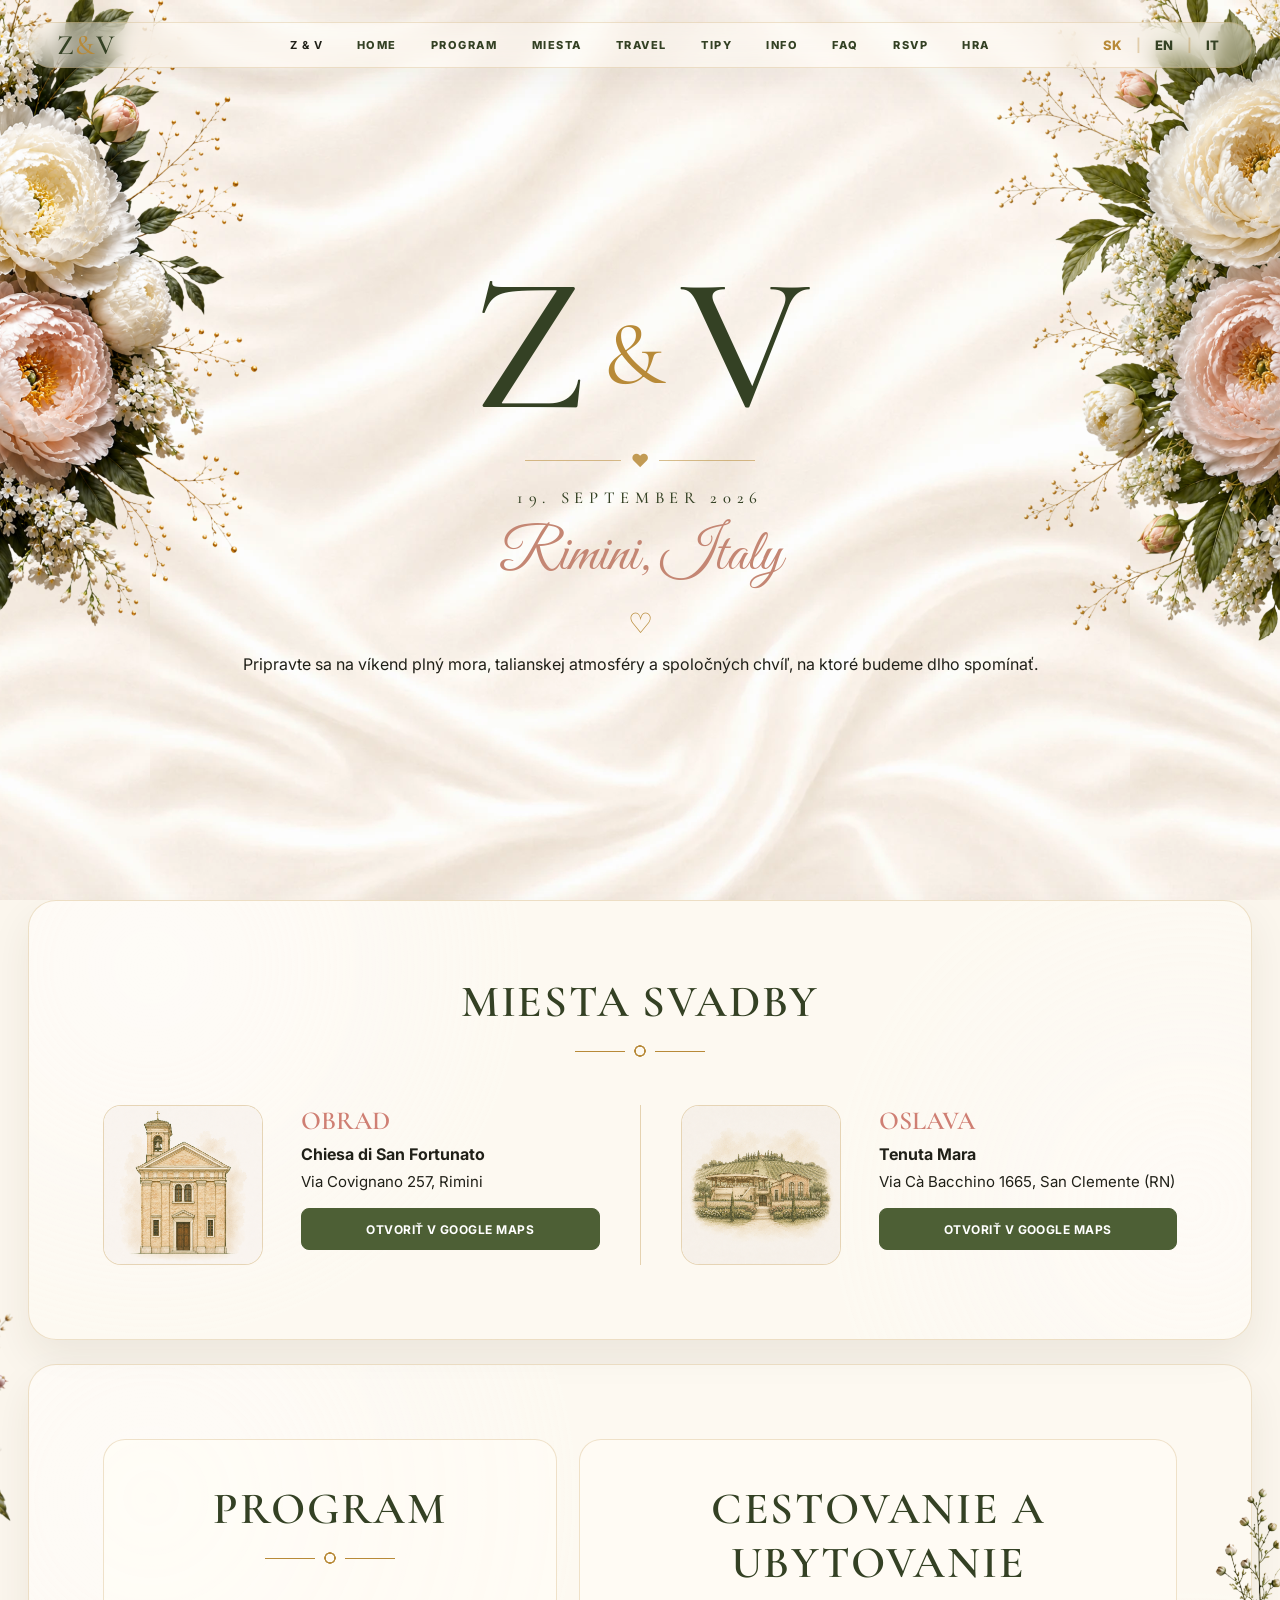
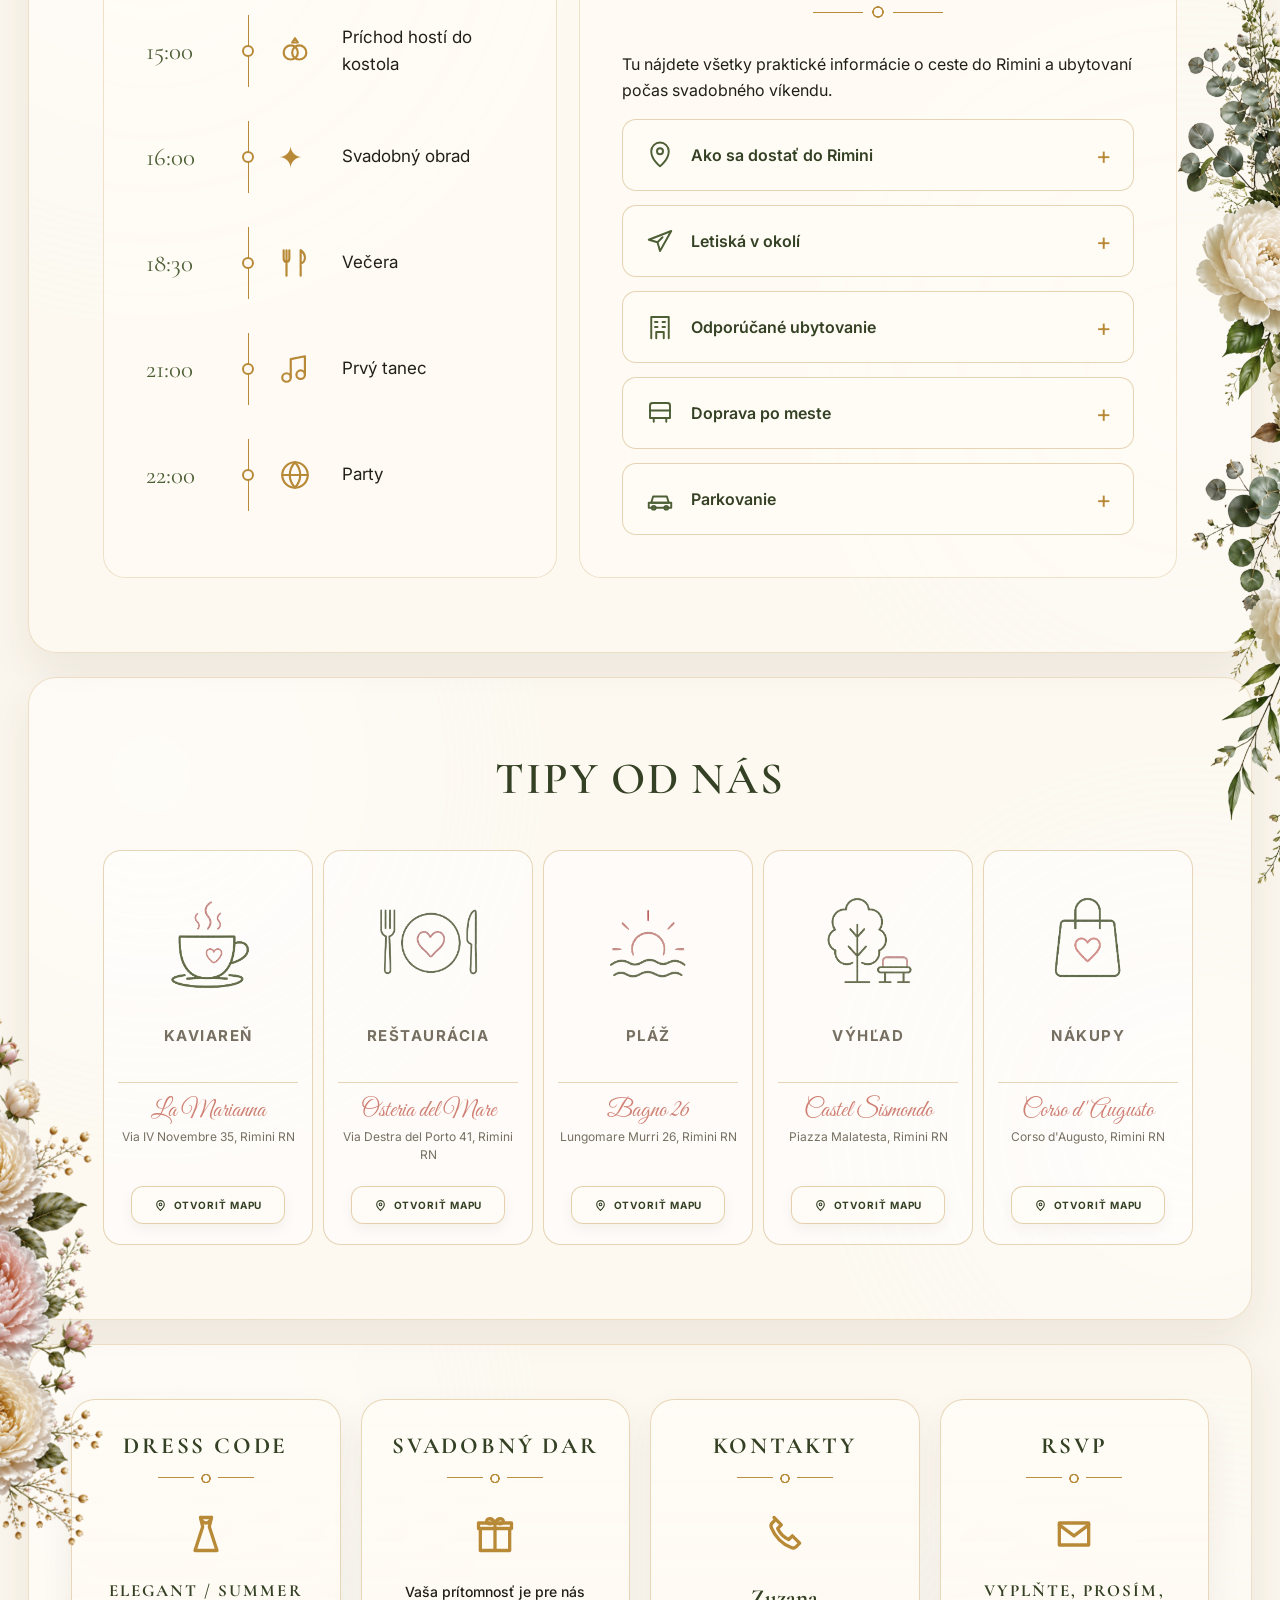
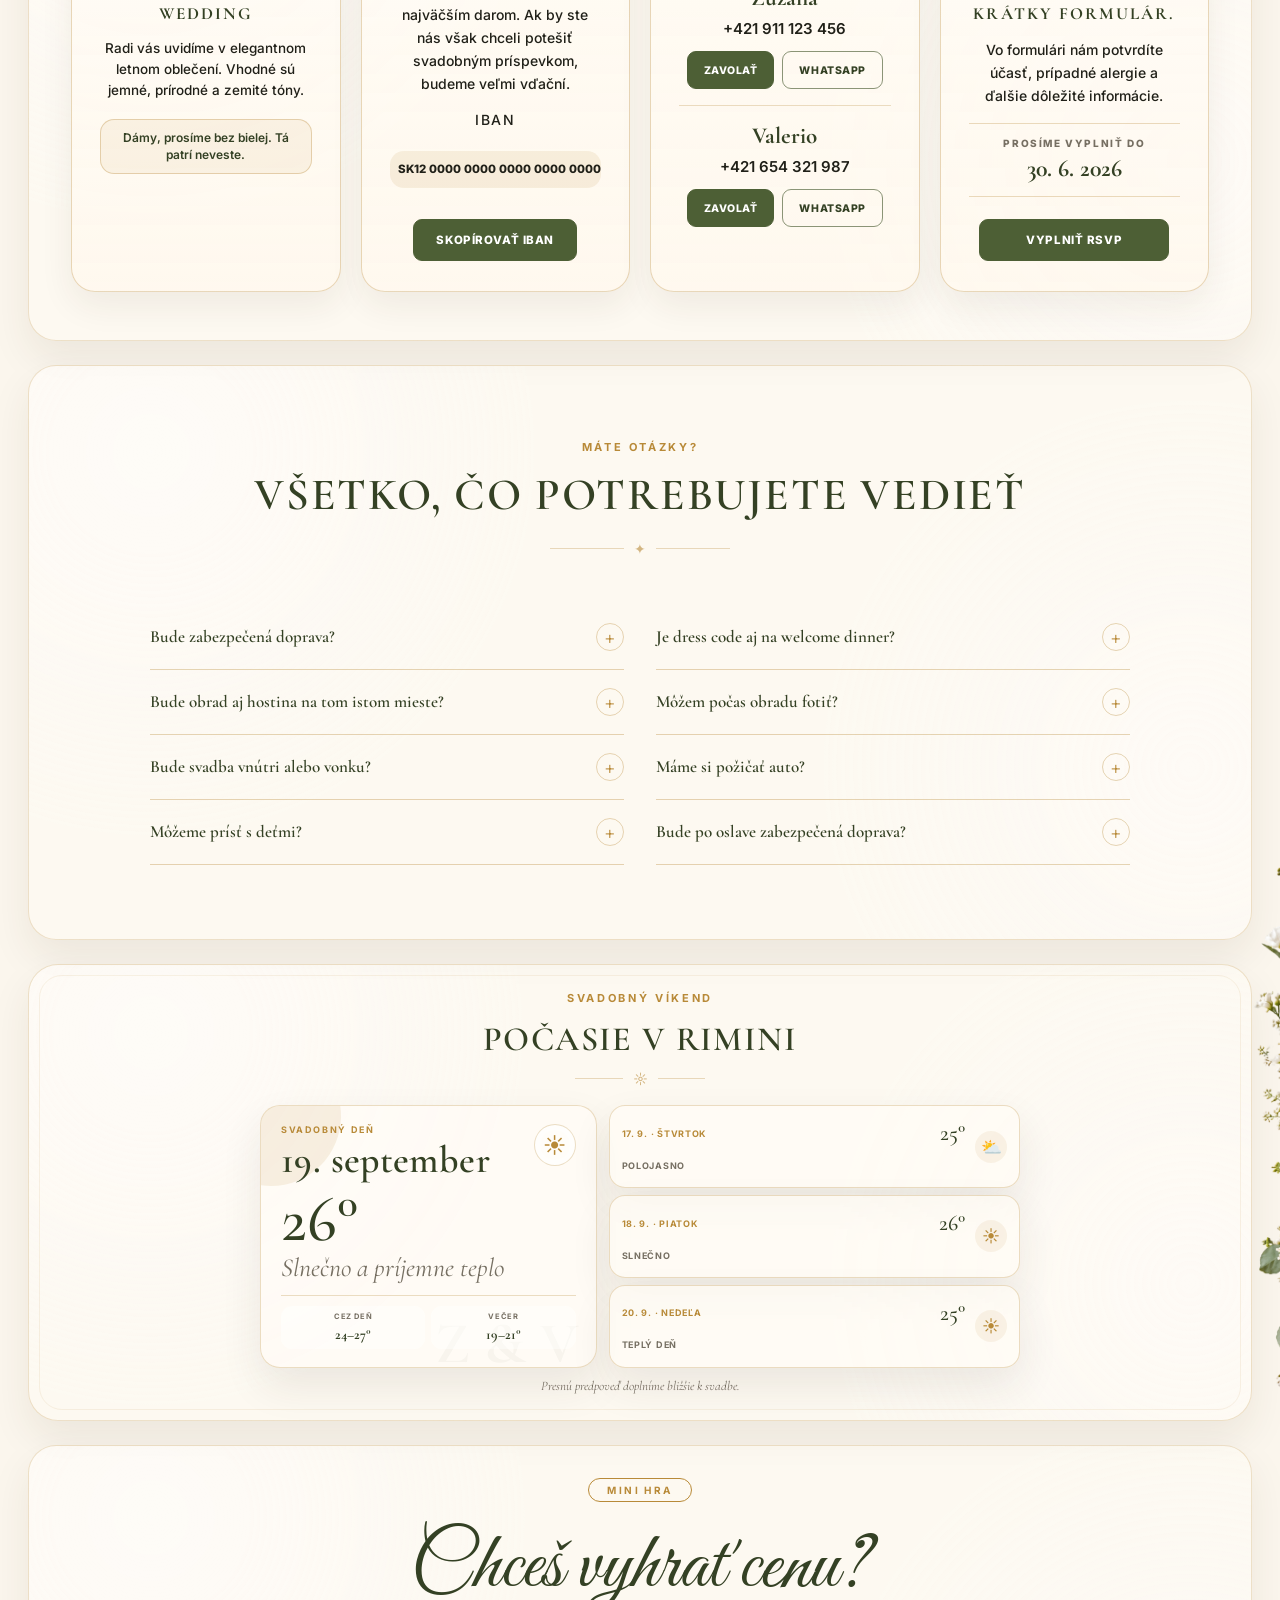
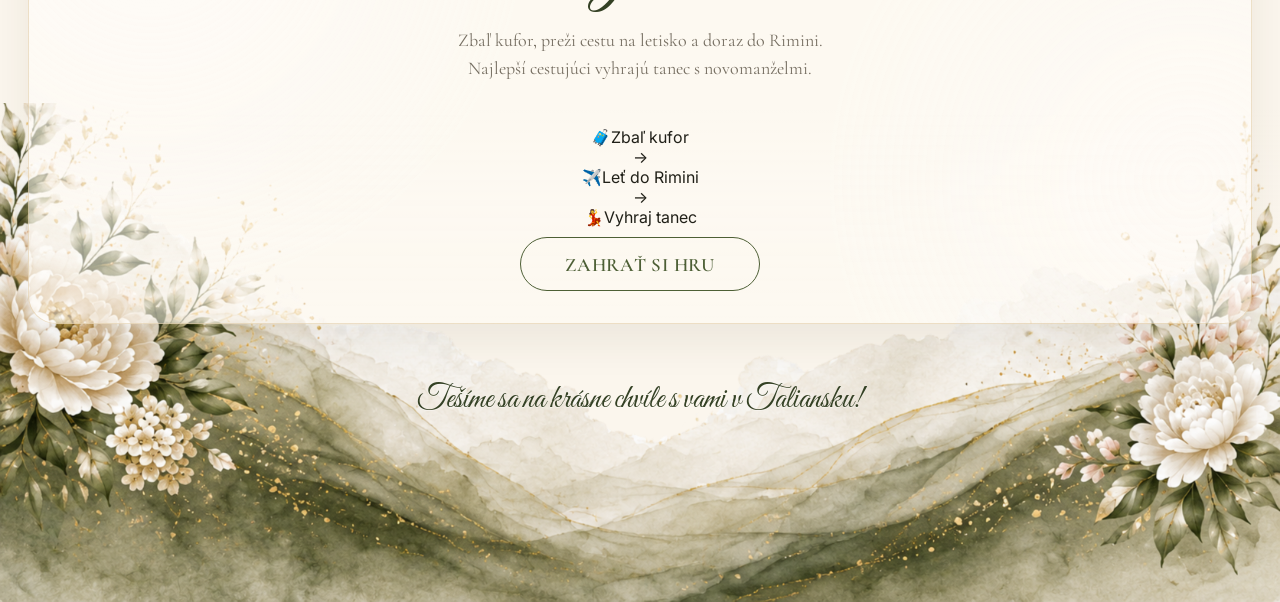
==== index.html @ 57957895 "update:" ====
<!DOCTYPE html>
<html lang="sk">
<head>
  <meta charset="UTF-8" />
  <meta name="viewport" content="width=device-width, initial-scale=1.0" />
  <title>Zuzka & Valerio | Wedding</title>

  <link rel="preconnect" href="https://fonts.googleapis.com">
  <link rel="preconnect" href="https://fonts.gstatic.com" crossorigin>
  <link href="https://fonts.googleapis.com/css2?family=Cormorant+Garamond:ital,wght@0,300;0,400;0,500;0,600;0,700;1,300;1,400&family=Great+Vibes&family=Inter:wght@400;500;600&display=swap" rel="stylesheet">

  <link rel="stylesheet" href="style.css" />
</head>

<body>
  <div class="page-background">
    <div class="background-art" aria-hidden="true"></div>
    <img class="top-flower top-flower-left" src="floral-top-left.png" alt="" aria-hidden="true">
    <img class="top-flower top-flower-right" src="floral-top-right.png" alt="" aria-hidden="true">
    <div class="side-floral-layer" aria-hidden="true"></div>
    <div class="bottom-landscape" aria-hidden="true"></div>

  <!-- SVG piktogramy -->
  <svg class="svg-sprite" aria-hidden="true">
    <symbol id="icon-calendar" viewBox="0 0 24 24">
      <path d="M7 3v3M17 3v3M4.5 9h15M6 5h12a2 2 0 0 1 2 2v12a2 2 0 0 1-2 2H6a2 2 0 0 1-2-2V7a2 2 0 0 1 2-2Z"/>
      <path d="M8 13h.01M12 13h.01M16 13h.01M8 17h.01M12 17h.01M16 17h.01"/>
    </symbol>
    <symbol id="icon-pin" viewBox="0 0 24 24">
      <path d="M12 21s7-5.2 7-12a7 7 0 1 0-14 0c0 6.8 7 12 7 12Z"/>
      <circle cx="12" cy="9" r="2.4"/>
    </symbol>
    <symbol id="icon-dress" viewBox="0 0 24 24">
      <path d="M9 3h6l-1.2 5L18 21H6l4.2-13L9 3Z"/>
      <path d="M9 3c.7 2 1.7 3 3 3s2.3-1 3-3"/>
    </symbol>
    <symbol id="icon-envelope" viewBox="0 0 24 24">
      <path d="M4 6h16v12H4z"/>
      <path d="m4 7 8 6 8-6"/>
    </symbol>
    <symbol id="icon-rings" viewBox="0 0 24 24">
      <circle cx="9" cy="13" r="5"/>
      <circle cx="15" cy="13" r="5"/>
      <path d="M10 6h4l-2-3-2 3Z"/>
    </symbol>
    <symbol id="icon-camera" viewBox="0 0 24 24">
      <path d="M4 8h4l1.5-2h5L16 8h4v11H4z"/>
      <circle cx="12" cy="13.5" r="3.2"/>
    </symbol>
    <symbol id="icon-dinner" viewBox="0 0 24 24">
      <path d="M6 3v18M4 3v6c0 1.4 1 2.4 2 2.4S8 10.4 8 9V3M16 3v18M16 3c2 1.5 3 3.3 3 5.2 0 2.3-1.3 4-3 4"/>
    </symbol>
    <symbol id="icon-music" viewBox="0 0 24 24">
      <path d="M9 18V5l10-2v13"/>
      <circle cx="6" cy="18" r="3"/>
      <circle cx="16" cy="16" r="3"/>
    </symbol>
    <symbol id="icon-cake" viewBox="0 0 24 24">
      <path d="M8 8h8v4H8zM6 12h12v4H6zM4 16h16v5H4z"/>
      <path d="M12 5v3M12 3c1 1 1 1.7 0 2.5-1-.8-1-1.5 0-2.5Z"/>
    </symbol>
    <symbol id="icon-party" viewBox="0 0 24 24">
      <circle cx="12" cy="12" r="9"/>
      <path d="M3 12h18M12 3c2.5 2.8 3.7 5.8 3.7 9S14.5 18.2 12 21M12 3c-2.5 2.8-3.7 5.8-3.7 9s1.2 6.2 3.7 9"/>
    </symbol>
    <symbol id="icon-plane" viewBox="0 0 24 24">
      <path d="M21 4 3 11l7 2 2 7 9-16Z"/>
      <path d="m10 13 4-4"/>
    </symbol>
    <symbol id="icon-hotel" viewBox="0 0 24 24">
      <path d="M5 21V4h14v17M8 8h2M14 8h2M8 12h2M14 12h2M9 21v-5h6v5"/>
    </symbol>
    <symbol id="icon-bus" viewBox="0 0 24 24">
      <path d="M6 4h12a2 2 0 0 1 2 2v10H4V6a2 2 0 0 1 2-2Z"/>
      <path d="M4 10h16M7 19h.01M17 19h.01M7 16v3M17 16v3"/>
    </symbol>
    <symbol id="icon-car" viewBox="0 0 24 24">
      <path d="M5 15h14l-1.5-5h-11L5 15Z"/>
      <path d="M3 15h18v4H3z"/>
      <circle cx="7" cy="19" r="1.5"/>
      <circle cx="17" cy="19" r="1.5"/>
    </symbol>
    <symbol id="icon-coffee" viewBox="0 0 24 24">
      <path d="M5 8h11v5a5 5 0 0 1-5 5H10a5 5 0 0 1-5-5V8Z"/>
      <path d="M16 10h2.2a2.2 2.2 0 1 1 0 4.4H16M5 20h13M8 5c0-1 1-1.2 1-2M12 5c0-1 1-1.2 1-2"/>
    </symbol>
    <symbol id="icon-beach" viewBox="0 0 24 24">
      <path d="M3 17c2-1.3 4-1.3 6 0s4 1.3 6 0 4-1.3 6 0"/>
      <path d="M5 13c2.5-4 7-5.5 12-3"/>
      <path d="M11 10 9 21M11 10c1.5 1.2 2.5 2.7 3 4"/>
    </symbol>
    <symbol id="icon-bag" viewBox="0 0 24 24">
      <path d="M6 8h12l1 13H5L6 8Z"/>
      <path d="M9 8a3 3 0 0 1 6 0"/>
      <path d="M12 13c1.5-2 4-.5 2.2 1.5L12 17l-2.2-2.5C8 12.5 10.5 11 12 13Z"/>
    </symbol>
    <symbol id="icon-gift" viewBox="0 0 24 24">
      <path d="M4 9h16v12H4zM3 6h18v3H3zM12 6v15"/>
      <path d="M12 6c-2-4-6-2-4 0 1 1 3 0 4 0Zm0 0c2-4 6-2 4 0-1 1-3 0-4 0Z"/>
    </symbol>
    <symbol id="icon-phone" viewBox="0 0 24 24">
      <path d="M7 4 5 6c-.7.7-.8 1.7-.4 2.6 2 4.8 6 8.8 10.8 10.8.9.4 1.9.3 2.6-.4l2-2-4-4-2 2c-2.6-1.2-4.8-3.4-6-6l2-2-4-4Z"/>
    </symbol>
  </svg>

  <!-- ============ HEADER ============ -->
  <header class="site-header">
    <a href="#home" class="logo">Z<span>&</span>V</a>

    <nav class="nav" id="nav">
      <div class="mobile-menu-logo" aria-hidden="true">Z <span>&amp;</span> V</div>
      <a href="#home" data-i18n="nav_home">Home</a>
      <a href="#program" data-i18n="nav_program">Program</a>
      <a href="#miesta" data-i18n="nav_places">Miesta</a>
      <a href="#travel" data-i18n="nav_travel">Travel</a>
      <a href="#tipy" data-i18n="nav_tips">Tipy</a>
      <a href="#info" data-i18n="nav_info">Info</a>
      <a href="#faq">FAQ</a>
      <a href="#rsvp">RSVP</a>
      <a href="#hra" data-i18n="nav_game">Hra</a>
      <div class="langs langs-mobile">
        <button data-lang="sk">SK</button><span>|</span>
        <button data-lang="en">EN</button><span>|</span>
        <button data-lang="it">IT</button>
      </div>
    </nav>

    <div class="langs langs-desktop">
      <button data-lang="sk">SK</button><span>|</span>
      <button data-lang="en">EN</button><span>|</span>
      <button data-lang="it">IT</button>
    </div>

    <button class="menu-btn" id="menuBtn" aria-label="Otvoriť menu">
      <span></span><span></span><span></span>
    </button>
  </header>

  <main>
    <!-- ============ 1. HERO ============ -->
    <section class="section hero" id="home">

      <!-- Veľké iniciály -->
      <div class="hero-initials" aria-hidden="true">
        <span class="hi-z">Z</span>
        <span class="hi-amp">&amp;</span>
        <span class="hi-v">V</span>
      </div>

      <!-- Zlatý deliaci prvok -->
      <div class="hero-divider">
        <span class="hd-line"></span>
        <span class="hd-heart">&#9829;</span>
        <span class="hd-line"></span>
      </div>

      <p class="hero-date" data-i18n="hero_date">19. SEPTEMBER 2026</p>
      <p class="hero-place">Rimini, Italy</p>

      <p class="hero-note" data-i18n="hero_note">
        Pripravte sa na víkend plný mora, talianskej atmosféry a spoločných chvíľ, na ktoré budeme dlho spomínať.
      </p>

    </section>

    <!-- ============ 2. MIESTA SVADBY ============ -->
    <section class="section places-section" id="miesta">
      <div class="section-head places-head">
        <h2 data-i18n="sec_places">Miesta svadby</h2>
        <div class="divider"></div>
      </div>

      <div class="places-row">
        <article class="place-card">
          <img class="church-img" src="assets/chiesa-san-fortunato.png" alt="Ilustrácia kostola Chiesa di San Fortunato">
          <div class="place-info">
            <h3 data-i18n="place_ceremony">Obrad</h3>
            <strong>Chiesa di San Fortunato</strong>
            <p>Via Covignano 257, Rimini</p>
            <a class="btn" href="https://www.google.com/maps/search/?api=1&query=Chiesa%20di%20San%20Fortunato%20Via%20Covignano%20257%20Rimini" target="_blank" rel="noopener" data-i18n="btn_maps">Otvoriť v Google Maps</a>
          </div>
        </article>

        <div class="places-divider"></div>

        <article class="place-card">
          <img class="venue-img" src="assets/tenuta-mara-oslava.png" alt="Ilustrácia miesta oslavy Tenuta Mara">
          <div class="place-info">
            <h3 data-i18n="place_party">Oslava</h3>
            <strong>Tenuta Mara</strong>
            <p>Via Cà Bacchino 1665, San Clemente (RN)</p>
            <a class="btn" href="https://www.google.com/maps/search/?api=1&query=Tenuta%20Mara%20Via%20Ca%20Bacchino%201665%20San%20Clemente%20RN" target="_blank" rel="noopener" data-i18n="btn_maps">Otvoriť v Google Maps</a>
          </div>
        </article>
      </div>
    </section>

    <!-- ============ 3. PROGRAM + CESTOVANIE ============ -->
    <section class="section split" id="program">
      <img class="edge-flower edge-flower-program-left" src="assets/side-flower-left-slim.png" alt="" aria-hidden="true">
      <img class="edge-flower edge-flower-program-right" src="assets/side-flower-right.png" alt="" aria-hidden="true">

      <div class="panel timeline-panel">
        <h2 data-i18n="sec_program">Program</h2>
        <div class="divider"></div>

        <div class="timeline">
          <div class="time">15:00</div><div class="line-dot"></div><svg><use href="#icon-rings"></use></svg><p data-i18n="prog_arrival">Príchod hostí do kostola</p>
          <div class="time">16:00</div><div class="line-dot"></div><span class="church-mini">✦</span><p data-i18n="prog_ceremony">Svadobný obrad</p>
          <div class="time">18:30</div><div class="line-dot"></div><svg><use href="#icon-dinner"></use></svg><p data-i18n="prog_dinner">Večera</p>
          <div class="time">21:00</div><div class="line-dot"></div><svg><use href="#icon-music"></use></svg><p data-i18n="prog_dance">Prvý tanec</p>
          <div class="time">22:00</div><div class="line-dot"></div><svg><use href="#icon-party"></use></svg><p data-i18n="prog_party">Party</p>
        </div>
      </div>

      <div class="panel travel-panel" id="travel">
        <h2 data-i18n="sec_travel">Cestovanie a ubytovanie</h2>
        <div class="divider"></div>
        <p class="travel-intro" data-i18n="travel_desc">Tu nájdete všetky praktické informácie o ceste do Rimini a ubytovaní počas svadobného víkendu.</p>

        <div class="accordion travel-vertical">
          <details>
            <summary><svg><use href="#icon-pin"></use></svg> <span data-i18n="travel_how">Ako sa dostať do Rimini</span></summary>
            <p data-i18n="travel_how_desc">Sem doplníme odporúčané trasy autom, vlakom alebo autobusom.</p>
          </details>
          <details>
            <summary><svg><use href="#icon-plane"></use></svg> <span data-i18n="travel_airports">Letiská v okolí</span></summary>
            <p data-i18n="travel_airports_desc">Najbližšie možnosti: Rimini, Bologna, Ancona alebo Benátky.</p>
          </details>
          <details>
            <summary><svg><use href="#icon-hotel"></use></svg> <span data-i18n="travel_hotels">Odporúčané ubytovanie</span></summary>
            <p data-i18n="travel_hotels_desc">Sem vložíme hotely alebo apartmány, ktoré sú blízko miesta oslavy.</p>
          </details>
          <details>
            <summary><svg><use href="#icon-bus"></use></svg> <span data-i18n="travel_transport">Doprava po meste</span></summary>
            <p data-i18n="travel_transport_desc">Informácie o MHD, taxíkoch a presunoch medzi obradom a hostinou.</p>
          </details>
          <details>
            <summary><svg><use href="#icon-car"></use></svg> <span data-i18n="travel_parking">Parkovanie</span></summary>
            <p data-i18n="travel_parking_desc">Sem doplníme, kde môžu hostia zaparkovať.</p>
          </details>
        </div>
      </div>
    </section>


    <!-- ============ 4. TIPY ============ -->
    <section class="section tips" id="tipy">
      <img class="edge-flower edge-flower-tips-left" src="assets/side-flower-left-full.png" alt="" aria-hidden="true">
      <img class="tips-mobile-garland" src="assets/tips-mobile-garland.png" alt="" aria-hidden="true">

      <div class="section-head">
        <h2 data-i18n="sec_tips">Tipy od nás</h2>
      </div>

      <div class="tips-grid">
        <article class="tip-card">
          <img class="tip-icon" src="assets/coffe.png" alt="Kaviareň">
          <span data-i18n="tip_cafe">Kaviareň</span>
          <div class="tip-text">
            <h3>La Marianna</h3>
            <p>Via IV Novembre 35, Rimini RN</p>
          </div>
          <a class="tip-btn" href="https://www.google.com/maps/search/?api=1&query=La%20Marianna%20Rimini" target="_blank" rel="noopener">
            <svg viewBox="0 0 24 24" fill="none" stroke="currentColor" stroke-width="1.8" stroke-linecap="round" stroke-linejoin="round"><path d="M12 21s-7-6.5-7-11a7 7 0 0 1 14 0c0 4.5-7 11-7 11z"/><circle cx="12" cy="10" r="2.5"/></svg>
            <span data-i18n="btn_map">Otvoriť mapu</span>
          </a>
        </article>
        <article class="tip-card">
          <img class="tip-icon" src="assets/plate.png" alt="Reštaurácia">
          <span data-i18n="tip_restaurant">Reštaurácia</span>
          <div class="tip-text">
            <h3>Osteria del Mare</h3>
            <p>Via Destra del Porto 41, Rimini RN</p>
          </div>
          <a class="tip-btn" href="https://www.google.com/maps/search/?api=1&query=Osteria%20del%20Mare%20Rimini" target="_blank" rel="noopener">
            <svg viewBox="0 0 24 24" fill="none" stroke="currentColor" stroke-width="1.8" stroke-linecap="round" stroke-linejoin="round"><path d="M12 21s-7-6.5-7-11a7 7 0 0 1 14 0c0 4.5-7 11-7 11z"/><circle cx="12" cy="10" r="2.5"/></svg>
            <span data-i18n="btn_map">Otvoriť mapu</span>
          </a>
        </article>
        <article class="tip-card">
          <img class="tip-icon" src="assets/sun.png" alt="Pláž">
          <span data-i18n="tip_beach">Pláž</span>
          <div class="tip-text">
            <h3>Bagno 26</h3>
            <p>Lungomare Murri 26, Rimini RN</p>
          </div>
          <a class="tip-btn" href="https://www.google.com/maps/search/?api=1&query=Bagno%2026%20Rimini" target="_blank" rel="noopener">
            <svg viewBox="0 0 24 24" fill="none" stroke="currentColor" stroke-width="1.8" stroke-linecap="round" stroke-linejoin="round"><path d="M12 21s-7-6.5-7-11a7 7 0 0 1 14 0c0 4.5-7 11-7 11z"/><circle cx="12" cy="10" r="2.5"/></svg>
            <span data-i18n="btn_map">Otvoriť mapu</span>
          </a>
        </article>
        <article class="tip-card">
          <img class="tip-icon" src="assets/tree.png" alt="Výhľad">
          <span data-i18n="tip_view">Výhľad</span>
          <div class="tip-text">
            <h3>Castel Sismondo</h3>
            <p>Piazza Malatesta, Rimini RN</p>
          </div>
          <a class="tip-btn" href="https://www.google.com/maps/search/?api=1&query=Castel%20Sismondo%20Rimini" target="_blank" rel="noopener">
            <svg viewBox="0 0 24 24" fill="none" stroke="currentColor" stroke-width="1.8" stroke-linecap="round" stroke-linejoin="round"><path d="M12 21s-7-6.5-7-11a7 7 0 0 1 14 0c0 4.5-7 11-7 11z"/><circle cx="12" cy="10" r="2.5"/></svg>
            <span data-i18n="btn_map">Otvoriť mapu</span>
          </a>
        </article>
        <article class="tip-card">
          <img class="tip-icon" src="assets/shopping.png" alt="Nákupy">
          <span data-i18n="tip_shopping">Nákupy</span>
          <div class="tip-text">
            <h3>Corso d'Augusto</h3>
            <p>Corso d'Augusto, Rimini RN</p>
          </div>
          <a class="tip-btn" href="https://www.google.com/maps/search/?api=1&query=Corso%20d%27Augusto%20Rimini" target="_blank" rel="noopener">
            <svg viewBox="0 0 24 24" fill="none" stroke="currentColor" stroke-width="1.8" stroke-linecap="round" stroke-linejoin="round"><path d="M12 21s-7-6.5-7-11a7 7 0 0 1 14 0c0 4.5-7 11-7 11z"/><circle cx="12" cy="10" r="2.5"/></svg>
            <span data-i18n="btn_map">Otvoriť mapu</span>
          </a>
        </article>
      </div>
    </section>

    <!-- ============ 5. INFO BLOKY ============ -->
    <section class="section info-grid info-grid-refined" id="info">
      <article class="panel mini-panel info-card dresscode-panel">
        <h2>Dress Code</h2>
        <div class="divider"></div>
        <div class="info-card-body dresscode-content">
          <svg class="big-icon"><use href="#icon-dress"></use></svg>
          <p class="info-card-label dresscode-label">Elegant / Summer Wedding</p>
          <p class="info-card-text dresscode-desc" lang="sk">Radi vás uvidíme v elegantnom letnom oblečení. Vhodné sú jemné, prírodné a zemité tóny.</p>
          <p class="info-card-text dresscode-desc" lang="en" style="display:none">We would love to see you in elegant summer outfits. Soft, natural and earthy tones are welcome.</p>
          <p class="info-card-text dresscode-desc" lang="it" style="display:none">Vi aspettiamo con abiti estivi eleganti. Sono benvenuti toni delicati, naturali e terrosi.</p>
          <p class="info-card-note dresscode-note" lang="sk">Dámy, prosíme bez bielej. Tá patrí neveste.</p>
          <p class="info-card-note dresscode-note" lang="en" style="display:none">Ladies, please avoid white. This colour belongs to the bride.</p>
          <p class="info-card-note dresscode-note" lang="it" style="display:none">Signore, vi chiediamo di evitare il bianco. Questo colore appartiene alla sposa.</p>
        </div>
      </article>

      <article class="panel mini-panel info-card gift-panel">
        <h2 data-i18n="sec_gift">Svadobný dar</h2>
        <div class="divider"></div>
        <div class="info-card-body">
          <svg class="big-icon"><use href="#icon-gift"></use></svg>
          <p class="info-card-text" data-i18n="gift_text">Vaša prítomnosť je pre nás najväčším darom. Ak by ste nás však chceli potešiť svadobným príspevkom, budeme veľmi vďační.</p>
          <p class="info-card-label iban-label">IBAN</p>
          <div class="iban" id="iban">SK12 0000 0000 0000 0000 0000</div>
          <button class="btn" id="copyIban" data-i18n="btn_copy_iban">Skopírovať IBAN</button>
        </div>
      </article>

      <article class="panel mini-panel info-card contact-panel">
        <h2 data-i18n="sec_contacts">Kontakty</h2>
        <div class="divider"></div>
        <div class="info-card-body contacts-list">
          <svg class="big-icon"><use href="#icon-phone"></use></svg>
          <div class="contact">
            <h3>Zuzana</h3>
            <p>+421 911 123 456</p>
            <div class="contact-actions">
              <a class="btn small-btn" href="tel:+421911123456" data-i18n="btn_call">Zavolať</a>
              <a class="btn ghost small-btn" href="https://wa.me/421911123456" target="_blank" rel="noopener">WhatsApp</a>
            </div>
          </div>
          <div class="contact">
            <h3>Valerio</h3>
            <p>+421 654 321 987</p>
            <div class="contact-actions">
              <a class="btn small-btn" href="tel:+421654321987" data-i18n="btn_call">Zavolať</a>
              <a class="btn ghost small-btn" href="https://wa.me/421654321987" target="_blank" rel="noopener">WhatsApp</a>
            </div>
          </div>
        </div>
      </article>

      <article class="panel mini-panel info-card rsvp-inline-panel" id="rsvp">
        <h2 data-i18n="rsvp_inline_title">RSVP</h2>
        <div class="divider"></div>
        <div class="info-card-body">
          <svg class="big-icon rsvp-inline-icon"><use href="#icon-envelope"></use></svg>
          <p class="info-card-label rsvp-inline-lead" data-i18n="rsvp_inline_lead">Vyplňte nám, prosím, formulár.</p>
          <p class="info-card-text rsvp-inline-desc" data-i18n="rsvp_inline_desc">Vo formulári nám potvrdíte účasť, prípadné alergie a ďalšie dôležité informácie.</p>
          <div class="rsvp-inline-date">
            <span data-i18n="rsvp_inline_until">Prosíme vyplniť do</span>
            <strong>30. 6. 2026</strong>
          </div>
          <a class="rsvp-inline-btn" href="https://forms.gle/your-form-link" target="_blank" rel="noopener">
            <span data-i18n="rsvp_inline_btn">Vyplniť RSVP</span>
          </a>
        </div>
      </article>
    </section>

    <!-- ============ 6. FAQ ============ -->
    <section class="section faq-section" id="faq">
      <div class="faq-inner">
        <div class="faq-header">
          <span class="section-eyebrow">Máte otázky?</span>
          <h2>Všetko, čo potrebujete vedieť</h2>
          <div class="gold-rule"><span>✦</span></div>
        </div>
        <div class="faq-columns">
          <div class="faq-col">
            <details class="faq-item">
              <summary><span class="faq-q">Bude zabezpečená doprava?</span><span class="faq-icon">+</span></summary>
              <p>Informácie o doprave doplníme čoskoro.</p>
            </details>
            <details class="faq-item">
              <summary><span class="faq-q">Bude obrad aj hostina na tom istom mieste?</span><span class="faq-icon">+</span></summary>
              <p>Nie — obrad prebehne v kostole Chiesa di San Fortunato, oslava na Tenuta Mara.</p>
            </details>
            <details class="faq-item">
              <summary><span class="faq-q">Bude svadba vnútri alebo vonku?</span><span class="faq-icon">+</span></summary>
              <p>Obrad prebehne v kostole, oslava je plánovaná vonku v areáli Tenuta Mara.</p>
            </details>
            <details class="faq-item">
              <summary><span class="faq-q">Môžeme prísť s deťmi?</span><span class="faq-icon">+</span></summary>
              <p>Informáciu doplníme podľa finálneho plánu.</p>
            </details>
          </div>
          <div class="faq-col">
            <details class="faq-item">
              <summary><span class="faq-q">Je dress code aj na welcome dinner?</span><span class="faq-icon">+</span></summary>
              <p>Dress code bude upresnený pre každú udalosť zvlášť.</p>
            </details>
            <details class="faq-item">
              <summary><span class="faq-q">Môžem počas obradu fotiť?</span><span class="faq-icon">+</span></summary>
              <p>Prosíme, počas obradu nefotografujte a nechajte túto chvíľu na nášho fotografa.</p>
            </details>
            <details class="faq-item">
              <summary><span class="faq-q">Máme si požičať auto?</span><span class="faq-icon">+</span></summary>
              <p>Odporúčame mať vlastnú dopravu, no detaily doplníme neskôr.</p>
            </details>
            <details class="faq-item">
              <summary><span class="faq-q">Bude po oslave zabezpečená doprava?</span><span class="faq-icon">+</span></summary>
              <p>Informácie o doprave po oslave doplníme čoskoro.</p>
            </details>
          </div>
        </div>
      </div>
    </section>


    <!-- ============ 6b. POČASIE ============ -->
    <section class="section weather-section" id="pocasie">
      <img class="edge-flower edge-flower-weather-right-new" src="assets/weather-flower-right.png" alt="" aria-hidden="true">
      <div class="weather-shell">
        <div class="weather-header">
          <span class="section-eyebrow" data-i18n="weather_eyebrow">Svadobný víkend</span>
          <h2 data-i18n="weather_title">Počasie v Rimini</h2>
          <div class="gold-rule"><span>☼</span></div>
        </div>

        <div class="weather-layout">
          <article class="weather-main-card">
            <div class="weather-main-top">
              <div>
                <span class="weather-small" data-i18n="weather_wedding_day">Svadobný deň</span>
                <h3 data-i18n="weather_date_19_main">19. september</h3>
              </div>
              <div class="weather-sun" aria-hidden="true">☀</div>
            </div>

            <div class="weather-main-temp">26°</div>
            <p class="weather-main-desc" data-i18n="weather_wedding_desc">Slnečno a príjemne teplo</p>

            <div class="weather-details">
              <div>
                <span data-i18n="weather_daytime">Cez deň</span>
                <strong>24–27°</strong>
              </div>
              <div>
                <span data-i18n="weather_evening">Večer</span>
                <strong>19–21°</strong>
              </div>
            </div>
          </article>

          <div class="weather-side-cards">
            <article class="weather-mini-card">
              <span class="weather-date" data-i18n="weather_date_17">17. 9. · štvrtok</span>
              <span class="weather-mini-icon">⛅</span>
              <strong>25°</strong>
              <p data-i18n="weather_cloudy">Polojasno</p>
            </article>

            <article class="weather-mini-card">
              <span class="weather-date" data-i18n="weather_date_18">18. 9. · piatok</span>
              <span class="weather-mini-icon">☀</span>
              <strong>26°</strong>
              <p data-i18n="weather_sunny">Slnečno</p>
            </article>

            <article class="weather-mini-card">
              <span class="weather-date" data-i18n="weather_date_20">20. 9. · nedeľa</span>
              <span class="weather-mini-icon">☀</span>
              <strong>25°</strong>
              <p data-i18n="weather_warm">Teplý deň</p>
            </article>
          </div>
        </div>

        <p class="weather-note" data-i18n="weather_note">Presnú predpoveď doplníme bližšie k svadbe.</p>
      </div>
    </section>

    <!-- ============ 8. HRA ============ -->
    <section class="section game-section" id="hra">
      <div class="game-inner">
        <div class="game-badge">MINI HRA</div>
        <h2 class="game-title">Chceš vyhrať cenu?</h2>
        <p class="game-desc">Zbaľ kufor, preži cestu na letisko a doraz do Rimini.<br>Najlepší cestujúci vyhrajú tanec s novomanželmi.</p>
        <div class="game-cards-row">
          <div class="game-card">🧳<span>Zbaľ kufor</span></div>
          <div class="game-arrow">→</div>
          <div class="game-card">✈️<span>Leť do Rimini</span></div>
          <div class="game-arrow">→</div>
          <div class="game-card">💃<span>Vyhraj tanec</span></div>
        </div>
        <a class="btn game-btn" href="#" target="_blank" rel="noopener">Zahrať si hru</a>
      </div>
    </section>
  </main>

  <footer>
    <span data-i18n="footer_text">Tešíme sa na krásne chvíle s vami v Taliansku!</span>
  </footer>

  <script src="script.js"></script>
  </div>
</body>
</html>
---- style.css ----
:root {
  --bg: #f7f1e8;
  --paper: rgba(255, 252, 246, 0.82);
  --paper-solid: #fffaf2;
  --olive: #4d5f35;
  --olive-dark: #344124;
  --gold: #b88a38;
  --rose: #cf7f73;
  --ink: #202018;
  --muted: #766f62;
  --line: rgba(184, 138, 56, 0.35);
  --shadow: 0 22px 55px rgba(60, 47, 29, 0.12);
  --radius: 28px;
  --max: 1280px;

  --bg-desktop: url("assets/wedding-bg-desktop.png");
  --bg-mobile: url("assets/wedding-bg-mobile.png");
}

* { box-sizing: border-box; }

html { scroll-behavior: smooth; }

body {
  margin: 0;
  color: var(--ink);
  background: #fbf7ef;
  font-family: "Inter", sans-serif;
  overflow-x: hidden;
}

/* =========================================================
   POZADIE STRÁNKY
   ========================================================= */

.page-background {
  position: relative;
  min-height: 100vh;
  overflow: hidden;
  background: #fbf7ef;
}

.background-art {
  position: absolute;
  inset: 0;
  z-index: 0;
  pointer-events: none;
  background-image: var(--bg-desktop);
  background-repeat: no-repeat;
  background-position: top center;
  background-size: cover;
}

.background-art::after {
  content: "";
  position: absolute;
  left: 0; right: 0;
  top: min(100vw * 1.28, 1780px);
  bottom: 0;
  background:
    linear-gradient(180deg, rgba(251,247,239,0) 0%, rgba(251,247,239,0.96) 180px),
    #fbf7ef;
}

.site-header, main, footer {
  position: relative;
  z-index: 2;
}

.svg-sprite {
  position: absolute;
  width: 0; height: 0;
  overflow: hidden;
}

svg {
  width: 34px; height: 34px;
  stroke: currentColor;
  stroke-width: 1.55;
  fill: none;
  stroke-linecap: round;
  stroke-linejoin: round;
}

a { color: inherit; text-decoration: none; }

/* =========================================================
   HEADER / NAV
   ========================================================= */

.site-header {
  position: fixed;
  top: 0;
  left: 0;
  z-index: 50;
  width: 100%;
  transform: none;

  display: flex;
  align-items: center;
  justify-content: center;

  padding: 22px 38px 18px;
  background: rgba(255, 252, 246, 0.86);
  backdrop-filter: blur(8px);

  border-radius: 0;
  box-shadow: 0 1px 12px rgba(60, 47, 29, 0.05);
}

.logo {
  display: none;
}

.logo span {
  color: var(--gold);
  font-weight: 500;
}

.nav {
  flex: 0 1 auto;
  display: flex;
  justify-content: center;
  align-items: center;
  gap: 38px;

  font-size: 11px;
  font-weight: 700;
  text-transform: uppercase;
  letter-spacing: .08em;
}

.nav a {
  position: relative;
  color: var(--olive-dark);
  white-space: nowrap;
}

.nav a::after {
  content: "";
  position: absolute;
  left: 50%;
  bottom: -9px;
  width: 0;
  height: 1px;
  background: var(--gold);
  transform: translateX(-50%);
  transition: .25s ease;
}

.nav a:hover::after,
.nav a.active::after {
  width: 26px;
}

.langs-mobile {
  display: none;
}

.langs-desktop {
  position: absolute;
  right: 38px;
  display: flex;
  gap: 10px;
  align-items: center;
  font-size: 13px;
  font-weight: 700;
  flex-shrink: 0;
}

.langs-desktop button,
.langs-mobile button {
  border: 0;
  background: transparent;
  cursor: pointer;
  font: inherit;
  color: var(--olive-dark);
  padding: 2px 4px;
  transition: color .2s;
}

.langs-desktop button:hover,
.langs-mobile button:hover,
.langs-desktop button.active,
.langs-mobile button.active {
  color: var(--gold);
}

.langs-desktop span,
.langs-mobile span {
  color: rgba(184, 138, 56, 0.35);
}

.menu-btn {
  display: none;
  border: 0;
  background: transparent;
  width: 36px;
  height: 36px;
  padding: 5px;
  cursor: pointer;
  flex-shrink: 0;
}

.menu-btn span {
  display: block;
  height: 2px;
  margin: 6px 0;
  background: var(--olive);
  border-radius: 2px;
  transition: .3s;
}

/* =========================================================
   SEKCIE – spoločné
   ========================================================= */

.section {
  position: relative;
  width: min(100% - 56px, var(--max));
  margin: 0 auto 24px;
  padding: 74px;
  border: 1px solid rgba(184, 138, 56, 0.22);
  border-radius: var(--radius);
  background:
    radial-gradient(circle at 10% 15%, rgba(255,255,255,.42), transparent 32%),
    radial-gradient(circle at 95% 70%, rgba(255,255,255,.35), transparent 30%),
    rgba(255, 252, 246, 0.42);
  box-shadow: var(--shadow);
  overflow: hidden;
}

.section::before, .section::after { display: none; }
.section > * { position: relative; z-index: 2; }
.floral { display: none; }

/* =========================================================
   HERO
   ========================================================= */

.hero {
  width: 100%;
  min-height: 100vh;
  margin: 0 auto;
  padding: 118px 20px 70px;

  text-align: center;

  display: flex;
  flex-direction: column;
  align-items: center;
  justify-content: center;

  background: transparent;
  box-shadow: none;
  border: 0;
  border-radius: 0;
  gap: 0;
  overflow: visible;
}

.hero-monogram {
  display: none;
}

.hero-monogram .amp {
  color: var(--gold);
}

.hero-initials {
  display: flex;
  align-items: center;
  justify-content: center;
  line-height: 1;
  gap: 0;
  margin-top: 10px;
  margin-bottom: 10px;
}

.hi-z,
.hi-v {
  font-family: "Cormorant Garamond", serif;
  font-size: clamp(120px, 15vw, 215px);
  font-weight: 500;
  color: var(--olive-dark);
  line-height: .82;
}

.hi-amp {
  font-family: "Cormorant Garamond", serif;
  font-size: clamp(54px, 7vw, 105px);
  font-weight: 400;
  color: var(--gold);
  line-height: 1;
  align-self: center;
  padding: 0 16px;
  transform: translateY(8px);
}

.hero-divider {
  display: flex;
  align-items: center;
  justify-content: center;
  gap: 10px;
  width: 230px;
  margin: 16px auto 18px;
}

.hd-line {
  flex: 1;
  height: 1px;
  background: var(--gold);
  opacity: .55;
}

.hd-heart {
  font-size: 18px;
  color: var(--gold);
  opacity: .85;
  font-style: normal;
  line-height: 1;
}

.hero-date {
  margin: 0 0 12px;
  font-family: "Cormorant Garamond", serif;
  color: var(--olive-dark);
  text-transform: uppercase;
  letter-spacing: .34em;
  font-size: clamp(13px, 1.3vw, 18px);
  font-weight: 500;
}

.hero-place {
  position: relative;
  font-family: "Great Vibes", cursive;
  font-size: clamp(38px, 4.5vw, 66px);
  font-weight: 400;
  color: #c48673;
  margin: 0;
}

.hero-place::after {
  content: "♡";
  display: block;
  margin-top: 18px;
  font-family: "Cormorant Garamond", serif;
  font-size: 28px;
  line-height: 1;
  color: var(--gold);
}

/* =========================================================
   MONOGRAM (iné sekcie)
   ========================================================= */

.monogram {
  width: 105px; height: 105px;
  margin: 0 auto 24px;
  border: 1px solid var(--line);
  border-radius: 999px;
  display: grid; place-items: center;
  font-family: "Cormorant Garamond", serif;
  font-size: 38px;
  color: var(--olive);
  background: rgba(255,255,255,.44);
  box-shadow: inset 0 0 0 8px rgba(255,255,255,.25);
}

.monogram.small { width: 76px; height: 76px; font-size: 28px; }

h1, h2, h3 {
  font-family: "Cormorant Garamond", serif;
  margin: 0;
  color: var(--olive-dark);
  font-weight: 600;
}

h1 { font-size: clamp(90px,14vw,210px); line-height: .82; letter-spacing: .02em; }

h1 span, .script, .place { color: var(--gold); }

.date {
  margin: 34px 0 8px;
  font-family: "Cormorant Garamond", serif;
  color: var(--olive);
  text-transform: uppercase;
  letter-spacing: .32em;
  font-size: clamp(16px,2vw,24px);
}

.script {
  font-family: "Great Vibes", cursive;
  font-size: clamp(38px,4vw,64px);
}

/* =========================================================
   SPLIT (Program + Miesta)
   ========================================================= */

.split {
  display: grid;
  grid-template-columns: .95fr 1.25fr;
  gap: 22px;
}

.panel {
  position: relative;
  padding: 42px;
  border: 1px solid rgba(184, 138, 56, 0.23);
  border-radius: 22px;
  background: rgba(255, 252, 246, 0.72);
  overflow: hidden;
}

.panel h2, .section-head h2 {
  text-align: center;
  font-size: clamp(28px, 3.5vw, 52px);
  text-transform: uppercase;
  letter-spacing: .04em;
}

.divider {
  width: 130px; height: 20px;
  margin: 12px auto 30px;
  position: relative;
  background: radial-gradient(circle at 50% 50%, transparent 0 4px, var(--gold) 4.5px 5.5px, transparent 6px);
}

.divider::before, .divider::after {
  content: "";
  position: absolute;
  top: 10px;
  width: 50px; height: 1px;
  background: var(--gold);
}

.divider::before { left: 0; }
.divider::after { right: 0; }

/* =========================================================
   TIMELINE
   ========================================================= */

.timeline {
  display: grid;
  grid-template-columns: 72px 24px 46px 1fr;
  gap: 0 18px;
  align-items: center;
}

.timeline > * { min-height: 72px; display: flex; align-items: center; }

.timeline .time {
  font-family: "Cormorant Garamond", serif;
  font-size: 25px;
  color: var(--olive);
}

.line-dot { position: relative; justify-content: center; }

.line-dot::before {
  content: "";
  width: 1px; height: 72px;
  background: var(--gold);
  position: absolute;
  left: 50%; top: 0;
}

.line-dot::after {
  content: "";
  width: 8px; height: 8px;
  border: 2px solid var(--gold);
  background: var(--paper-solid);
  border-radius: 50%;
  z-index: 1;
}

.timeline svg { color: var(--gold); }
.timeline p { font-size: 17px; }
.church-mini { color: var(--gold); font-size: 30px; }

/* =========================================================
   PLACE CARDS — opravené rozloženie
   ========================================================= */

.place-card {
  display: grid;
  grid-template-columns: 170px 1fr;
  gap: 28px;
  align-items: start;
  padding: 0;
  border-bottom: none;
  flex: 1;
}

.places-row {
  display: flex;
  flex-direction: row;
  justify-content: center;
  align-items: flex-start;
  gap: 0;
}

.places-divider {
  width: 1px;
  background: var(--line);
  align-self: stretch;
  margin: 0 40px;
  flex-shrink: 0;
}

.place-info { display: flex; flex-direction: column; gap: 4px; }
.place-info p { margin: 0; color: var(--muted); font-size: 15px; line-height: 1.5; }
.place-info strong { display: block; font-weight: 700; color: var(--ink); margin-bottom: 2px; }

.church-img,
.venue-img {
  width: 160px; height: 160px;
  object-fit: contain;
  border: 1px solid var(--line);
  border-radius: 18px;
  background: rgba(255,255,255,.55);
}

.venue-icon {
  width: 160px; height: 160px;
  border: 1px solid var(--line);
  border-radius: 18px;
  display: grid; place-items: center;
  background: rgba(255,255,255,.55);
}

.venue-icon svg { width: 100px; height: 100px; color: var(--olive); }

.place-card h3 {
  color: var(--rose);
  text-transform: uppercase;
  font-size: 26px;
  margin-bottom: 4px;
}

/* =========================================================
   BUTTONS
   ========================================================= */

.btn {
  display: inline-flex;
  justify-content: center; align-items: center;
  gap: 8px;
  min-height: 42px;
  margin-top: 10px;
  padding: 0 22px;
  border: 1px solid var(--olive);
  border-radius: 8px;
  background: var(--olive);
  color: white;
  font-size: 12px; font-weight: 700;
  text-transform: uppercase;
  letter-spacing: .04em;
  cursor: pointer;
  transition: background .2s, color .2s;
}

.btn:hover { background: var(--olive-dark); border-color: var(--olive-dark); }
.btn.ghost { background: transparent; color: var(--olive); }
.btn.ghost:hover { background: var(--olive); color: white; }

/* =========================================================
   SECTION HEAD
   ========================================================= */

.section-head {
  text-align: center;
  width: min(100%, 720px);
  margin: 0 auto 44px;
}

.section-head p { font-size: 18px; line-height: 1.7; color: var(--muted); }

/* =========================================================
   TRAVEL ACCORDION
   ========================================================= */

.travel .accordion {
  display: grid;
  grid-template-columns: 1fr 1fr;
  gap: 18px;
  width: min(100%, 980px);
  margin: 0 auto;
}

details {
  border: 1px solid var(--line);
  border-radius: 14px;
  background: rgba(255, 252, 246, .8);
}

summary {
  list-style: none;
  cursor: pointer;
  padding: 20px 22px;
  display: flex; align-items: center;
  gap: 16px;
  font-weight: 600;
  color: var(--olive-dark);
}

summary::-webkit-details-marker { display: none; }

summary::after {
  content: "+";
  margin-left: auto;
  color: var(--gold);
  font-size: 24px; font-weight: 400;
}

details[open] summary::after { content: "−"; }

details p {
  padding: 0 22px 20px 66px;
  margin: 0;
  color: var(--muted);
  line-height: 1.6;
}

summary svg { width: 30px; height: 30px; color: var(--olive); }

.travel-vertical details {
  margin-bottom: 14px;
}

.travel-vertical details:last-child {
  margin-bottom: 0;
}

/* =========================================================
   TIPY
   ========================================================= */

.tips-grid {
  display: grid;
  grid-template-columns: repeat(5, 1fr);
  gap: 10px;
}

.tip-card {
  padding: 28px 14px 20px;
  border: 1px solid var(--line);
  border-radius: 18px;
  background: rgba(255,255,255,.48);
  text-align: center;
  display: flex;
  flex-direction: column;
  align-items: center;
}

/* Ikona — veľká, navrchu */
.tip-card .tip-icon,
.tip-card img.tip-icon {
  display: block;
  width: 180px;
  height: 180px;
  object-fit: contain;
  margin: -22px auto 0;
}

/* Kategória — pod obrázkom */
.tip-card span {
  display: block;
  text-transform: uppercase;
  letter-spacing: .1em;
  font-size: 15px;
  font-weight: 700;
  color: var(--muted);
  margin-top: 10px;
  margin-bottom: 18px;
}

/* Text blok — oddelený od labelu */
.tip-text {
  flex: 1;
  display: flex;
  flex-direction: column;
  align-items: center;
  gap: 2px;
  margin-bottom: 10px;
  border-top: 1px solid var(--line);
  padding-top: 14px;
  width: 100%;
}

/* Názov miesta — kurzíva */
.tip-card h3 {
  font-family: "Great Vibes", cursive;
  font-size: 24px;
  font-weight: 400;
  color: var(--rose);
  margin: 0;
  line-height: 1.2;
}

/* Adresa */
.tip-card p {
  font-size: 12px;
  color: var(--muted);
  line-height: 1.5;
  margin: 0;
}

/* Tlačidlo s pinom */
.tip-btn {
  display: inline-flex;
  align-items: center;
  justify-content: center;
  gap: 6px;
  margin-top: auto;
  padding: 0 14px;
  height: 36px;
  border: 1px solid rgba(120,110,95,.35);
  border-radius: 8px;
  background: transparent;
  color: var(--muted);
  font-size: 10px;
  font-weight: 700;
  text-transform: uppercase;
  letter-spacing: .07em;
  text-decoration: none;
  transition: border-color .2s, color .2s;
  white-space: nowrap;
}

.tip-btn svg {
  width: 14px;
  height: 14px;
  flex-shrink: 0;
  stroke: currentColor;
  stroke-width: 1.8;
}

.tip-btn:hover {
  border-color: var(--olive);
  color: var(--olive-dark);
}

.dresscode-panel { text-align: center; }
.dresscode-content { display: flex; flex-direction: column; align-items: center; gap: 14px; }

.dresscode-style-label {
  font-family: "Cormorant Garamond", serif;
  font-size: 19px;
  font-weight: 600;
  color: var(--olive-dark);
  text-transform: uppercase;
  letter-spacing: .1em;
  margin: 0;
}

.dresscode-colors {
  display: flex;
  gap: 8px;
  justify-content: center;
  margin: 4px 0;
}

.color-swatch {
  width: 28px;
  height: 28px;
  border-radius: 50%;
  border: 2px solid rgba(255,255,255,.6);
  box-shadow: 0 1px 4px rgba(0,0,0,.12);
}

.dresscode-label {
  font-family: "Cormorant Garamond", serif;
  font-size: 20px;
  font-weight: 600;
  color: var(--olive-dark);
  text-transform: uppercase;
  letter-spacing: .08em;
  margin: 0;
}
.dresscode-desc {
  font-size: 14px;
  color: var(--muted);
  line-height: 1.6;
  margin: 0;
  max-width: 220px;
}

.dresscode-warning {
  display: flex;
  align-items: flex-start;
  gap: 12px;
  background: rgba(180, 30, 30, .06);
  border: 1px solid rgba(180, 30, 30, .18);
  border-radius: 12px;
  padding: 14px 16px;
  text-align: left;
  width: 100%;
  margin-top: 6px;
}

.dresscode-warning-icon {
  display: flex;
  align-items: center;
  justify-content: center;
  width: 28px;
  height: 28px;
  min-width: 28px;
  border-radius: 50%;
  background: rgba(180, 30, 30, .12);
  color: #a02020;
  font-size: 12px;
  font-weight: 700;
  flex-shrink: 0;
  margin-top: 2px;
}

.dresscode-warning-title {
  font-family: "Cormorant Garamond", serif;
  font-size: 15px;
  font-weight: 700;
  color: #8b1a1a;
  margin: 0 0 2px;
  letter-spacing: .02em;
}

.dresscode-warning-sub {
  font-size: 12px;
  color: #a33030;
  margin: 0;
  opacity: .85;
}

/* =========================================================
   INFO GRID — 4 cols
   ========================================================= */

.info-grid {
  display: grid;
  grid-template-columns: repeat(4, 1fr);
  gap: 18px;
}

.mini-panel { padding: 34px 28px; }
.mini-panel h2 { font-size: 28px; }

.role { display: flex; gap: 18px; margin: 28px 0; align-items: flex-start; }
.role svg, .big-icon { color: var(--gold); }
.gift-panel, .contact-panel { text-align: center; }

.big-icon { width: 62px; height: 62px; margin: 12px auto 18px; }

.iban {
  margin: 12px auto;
  padding: 16px;
  border-radius: 12px;
  background: rgba(184,138,56,.10);
  letter-spacing: .08em;
  font-weight: 600;
}

.contact { padding: 18px 0; border-bottom: 1px solid var(--line); }
.contact:last-child { border-bottom: 0; }
.small-btn { min-height: 36px; padding: 0 14px; font-size: 11px; }

/* RSVP inline panel */
.rsvp-inline-panel {
  text-align: center;
  display: flex;
  flex-direction: column;
  align-items: center;
  background:
    radial-gradient(ellipse at 50% 0%, rgba(184,138,56,.1) 0%, transparent 65%),
    rgba(255,252,246,.72);
}

.rsvp-inline-desc {
  font-family: "Cormorant Garamond", serif;
  font-size: 17px;
  color: var(--muted);
  line-height: 1.6;
  margin: 0 0 16px;
}

.rsvp-inline-deco {
  display: flex;
  align-items: center;
  gap: 10px;
  width: 120px;
  margin: 0 auto 20px;
}

.rsvp-inline-btn {
  display: inline-flex;
  align-items: center;
  justify-content: center;
  gap: 8px;
  width: 100%;
  padding: 14px 20px;
  background: var(--olive);
  color: white;
  border-radius: 50px;
  font-family: "Cormorant Garamond", serif;
  font-size: 18px;
  font-weight: 600;
  letter-spacing: .04em;
  text-decoration: none;
  transition: background .25s, transform .2s, box-shadow .2s;
  box-shadow: 0 6px 22px rgba(77,95,53,.2);
  margin-top: auto;
}

.rsvp-inline-btn:hover {
  background: var(--olive-dark);
  transform: translateY(-2px);
  box-shadow: 0 10px 30px rgba(77,95,53,.28);
}

.panel p, .place-card p { color: var(--ink); line-height: 1.6; }

/* =========================================================
   RSVP + FAQ COMBO
   ========================================================= */

.rsvp-faq {
  margin-top: 56px;
  text-align: left;
  max-width: 820px;
  margin-left: auto;
  margin-right: auto;
}

.rsvp-faq-title {
  font-family: "Cormorant Garamond", serif;
  font-size: clamp(20px, 2.5vw, 28px);
  font-weight: 600;
  color: var(--olive-dark);
  text-align: center;
  margin-bottom: 28px;
  text-transform: uppercase;
  letter-spacing: .06em;
}

/* =========================================================
   GAME SEKCIA — quest grid
   ========================================================= */

.game-section {
  text-align: center;
  padding: 80px 74px;
  background:
    radial-gradient(circle at 10% 15%, rgba(255,255,255,.42), transparent 32%),
    radial-gradient(circle at 95% 70%, rgba(255,255,255,.35), transparent 30%),
    rgba(255, 252, 246, 0.42);
}

.game-inner { max-width: 860px; margin: 0 auto; }

.game-badge {
  display: inline-block;
  padding: 5px 18px;
  border: 1px solid var(--gold);
  border-radius: 50px;
  font-size: 10px;
  font-weight: 700;
  letter-spacing: .24em;
  text-transform: uppercase;
  color: var(--gold);
  margin-bottom: 22px;
}

.game-title {
  font-family: "Great Vibes", cursive;
  font-size: clamp(48px, 7vw, 80px);
  font-weight: 400;
  color: var(--olive-dark);
  margin: 0 0 14px;
  line-height: 1.1;
}

.game-desc {
  font-family: "Cormorant Garamond", serif;
  font-size: clamp(15px, 1.8vw, 18px);
  color: var(--muted);
  line-height: 1.6;
  margin: 0 0 44px;
}

.quest-grid {
  display: grid;
  grid-template-columns: repeat(3, 1fr);
  gap: 16px;
  margin-bottom: 44px;
  text-align: left;
}

.quest-item {
  position: relative;
  padding: 22px 20px 20px;
  border: 1px solid var(--line);
  border-radius: 18px;
  background: rgba(255,255,255,.55);
  display: flex;
  flex-direction: column;
  gap: 8px;
  transition: box-shadow .2s, transform .2s;
}

.quest-item:hover {
  box-shadow: 0 8px 24px rgba(60,47,29,.10);
  transform: translateY(-2px);
}

.quest-number {
  font-family: "Cormorant Garamond", serif;
  font-size: 12px;
  font-weight: 600;
  letter-spacing: .14em;
  color: var(--gold);
  opacity: .8;
}

.quest-emoji {
  font-size: 24px;
  line-height: 1;
}

.quest-item p {
  font-family: "Cormorant Garamond", serif;
  font-size: 16px;
  font-weight: 600;
  color: var(--olive-dark);
  margin: 0;
  line-height: 1.4;
}

.game-btn {
  display: inline-flex;
  align-items: center;
  height: 54px;
  padding: 0 44px;
  background: transparent;
  color: var(--olive);
  border: 1.5px solid var(--olive);
  border-radius: 50px;
  font-family: "Cormorant Garamond", serif;
  font-size: 19px;
  font-weight: 600;
  letter-spacing: .04em;
  cursor: pointer;
  text-decoration: none;
  transition: background .25s, color .2s, transform .2s;
}

.game-btn:hover {
  background: var(--olive);
  color: white;
  transform: translateY(-2px);
}

/* =========================================================
   POČASIE — elegantná svadobná sekcia
   ========================================================= */

.weather-section {
  padding: 52px 54px;
  background:
    radial-gradient(circle at 12% 18%, rgba(255,255,255,.52), transparent 34%),
    radial-gradient(circle at 88% 8%, rgba(207,127,115,.12), transparent 28%),
    radial-gradient(circle at 82% 86%, rgba(184,138,56,.12), transparent 32%),
    rgba(255, 252, 246, 0.48);
}

.weather-shell {
  max-width: 860px;
  margin: 0 auto;
}

.weather-header {
  max-width: 660px;
  margin: 0 auto 28px;
  text-align: center;
}

.weather-header h2 {
  font-size: clamp(30px, 3.6vw, 46px);
  text-transform: uppercase;
  letter-spacing: .04em;
}

.weather-header p {
  margin: 0;
  font-family: "Cormorant Garamond", serif;
  font-size: 17px;
  line-height: 1.55;
  color: var(--muted);
}

.weather-layout {
  display: grid;
  grid-template-columns: minmax(0, 1.08fr) minmax(230px, .92fr);
  gap: 18px;
  align-items: stretch;
}

.weather-main-card,
.weather-mini-card {
  position: relative;
  border: 1px solid rgba(184, 138, 56, 0.28);
  background: rgba(255, 252, 246, 0.74);
  box-shadow: 0 18px 42px rgba(60, 47, 29, 0.09);
  overflow: hidden;
}

.weather-main-card::before {
  content: "";
  position: absolute;
  inset: -80px auto auto -80px;
  width: 210px;
  height: 210px;
  border-radius: 50%;
  background: rgba(184, 138, 56, 0.12);
}

.weather-main-card::after {
  content: "Z & V";
  position: absolute;
  right: 28px;
  bottom: -18px;
  font-family: "Cormorant Garamond", serif;
  font-size: 92px;
  font-weight: 700;
  color: var(--olive-dark);
  opacity: .035;
  white-space: nowrap;
}

.weather-main-card {
  min-height: 315px;
  border-radius: 26px;
  padding: 28px;
  display: flex;
  flex-direction: column;
  justify-content: space-between;
}

.weather-main-card > * {
  position: relative;
  z-index: 1;
}

.weather-main-top {
  display: flex;
  justify-content: space-between;
  align-items: flex-start;
  gap: 20px;
}

.weather-small {
  display: block;
  margin-bottom: 8px;
  font-size: 10px;
  font-weight: 700;
  letter-spacing: .22em;
  text-transform: uppercase;
  color: var(--gold);
}

.weather-main-card h3 {
  font-size: clamp(30px, 4vw, 48px);
  color: var(--olive-dark);
}

.weather-sun {
  width: 64px;
  height: 64px;
  border: 1px solid rgba(184, 138, 56, 0.35);
  border-radius: 50%;
  display: grid;
  place-items: center;
  background: rgba(255,255,255,.42);
  color: var(--gold);
  font-size: 34px;
  line-height: 1;
  box-shadow: inset 0 0 0 7px rgba(255,255,255,.26);
}

.weather-main-temp {
  margin: 16px 0 0;
  font-family: "Cormorant Garamond", serif;
  font-size: clamp(64px, 7vw, 96px);
  line-height: .85;
  color: var(--rose);
  font-weight: 500;
}

.weather-main-desc {
  margin: 6px 0 18px;
  font-family: "Great Vibes", cursive;
  font-size: clamp(28px, 3.2vw, 42px);
  color: var(--olive-dark);
  line-height: 1.05;
}

.weather-details {
  display: grid;
  grid-template-columns: repeat(3, 1fr);
  gap: 10px;
  border-top: 1px solid rgba(184, 138, 56, 0.28);
  padding-top: 18px;
}

.weather-details div {
  min-height: 58px;
  padding: 10px 10px;
  border-radius: 16px;
  background: rgba(255,255,255,.42);
  text-align: center;
}

.weather-details span {
  display: block;
  margin-bottom: 5px;
  font-size: 10px;
  font-weight: 700;
  letter-spacing: .12em;
  text-transform: uppercase;
  color: var(--muted);
}

.weather-details strong {
  font-family: "Cormorant Garamond", serif;
  font-size: 19px;
  color: var(--olive-dark);
}

.weather-side-cards {
  display: grid;
  grid-template-rows: repeat(3, 1fr);
  gap: 10px;
}

.weather-mini-card {
  border-radius: 22px;
  padding: 17px 18px;
  display: grid;
  grid-template-columns: 1fr auto;
  grid-template-areas:
    "date icon"
    "temp icon"
    "text text";
  align-items: center;
  transition: transform .2s, box-shadow .2s, background .2s;
}

.weather-mini-card:hover {
  transform: translateY(-3px);
  background: rgba(255, 252, 246, .9);
  box-shadow: 0 22px 46px rgba(60, 47, 29, 0.12);
}

.weather-date {
  grid-area: date;
  font-size: 11px;
  font-weight: 700;
  letter-spacing: .16em;
  text-transform: uppercase;
  color: var(--gold);
}

.weather-mini-icon {
  grid-area: icon;
  width: 46px;
  height: 46px;
  border-radius: 50%;
  display: grid;
  place-items: center;
  background: rgba(184,138,56,.09);
  color: var(--gold);
  font-size: 24px;
}

.weather-mini-card strong {
  grid-area: temp;
  font-family: "Cormorant Garamond", serif;
  font-size: 32px;
  font-weight: 500;
  color: var(--olive-dark);
  line-height: 1;
  margin-top: 8px;
}

.weather-mini-card p {
  grid-area: text;
  margin: 10px 0 0;
  font-size: 12px;
  font-weight: 700;
  letter-spacing: .1em;
  text-transform: uppercase;
  color: var(--muted);
}

.weather-note {
  margin: 16px auto 0;
  text-align: center;
  font-family: "Cormorant Garamond", serif;
  font-size: 15px;
  font-style: italic;
  color: var(--muted);
}

/* =========================================================
   SHARED EYEBROW
   ========================================================= */

.section-eyebrow {
  display: block;
  font-size: 11px;
  font-weight: 700;
  letter-spacing: .24em;
  text-transform: uppercase;
  color: var(--gold);
  margin-bottom: 14px;
}

.gold-rule {
  display: flex;
  align-items: center;
  justify-content: center;
  gap: 10px;
  margin: 18px auto 36px;
  width: 180px;
  color: var(--gold);
  opacity: .6;
  font-size: 14px;
}

.gold-rule::before,
.gold-rule::after {
  content: "";
  flex: 1;
  height: 1px;
  background: var(--gold);
  opacity: .5;
}

/* =========================================================
   FAQ SEKCIA
   ========================================================= */

.faq-section {
  padding: 74px;
}

.faq-inner { max-width: 980px; margin: 0 auto; }

.faq-header {
  text-align: center;
  margin-bottom: 48px;
}

.faq-header h2 {
  font-size: clamp(28px, 3.5vw, 46px);
  text-transform: uppercase;
  letter-spacing: .04em;
}

.faq-columns {
  display: grid;
  grid-template-columns: 1fr 1fr;
  gap: 12px 32px;
}

.faq-item {
  border: none;
  border-bottom: 1px solid var(--line);
  border-radius: 0;
  background: transparent;
}

.faq-item summary {
  list-style: none;
  display: flex;
  justify-content: space-between;
  align-items: center;
  gap: 12px;
  padding: 18px 0;
  cursor: pointer;
  background: transparent;
}

.faq-item summary::-webkit-details-marker { display: none; }
.faq-item summary::after { display: none; }

.faq-q {
  font-family: "Cormorant Garamond", serif;
  font-size: 17px;
  font-weight: 600;
  color: var(--olive-dark);
  line-height: 1.4;
  flex: 1;
}

.faq-icon {
  flex-shrink: 0;
  width: 28px;
  height: 28px;
  border: 1px solid var(--line);
  border-radius: 50%;
  display: flex;
  align-items: center;
  justify-content: center;
  font-size: 18px;
  font-weight: 300;
  color: var(--gold);
  transition: transform .25s, background .2s;
}

.faq-item[open] .faq-icon {
  transform: rotate(45deg);
  background: var(--gold);
  color: white;
  border-color: var(--gold);
}

.faq-item p {
  padding: 0 40px 18px 0;
  margin: 0;
  font-size: 14px;
  color: var(--muted);
  line-height: 1.7;
}

/* =========================================================
   RSVP SEKCIA
   ========================================================= */

.rsvp-section {
  text-align: center;
  padding: 90px 74px;
  background:
    radial-gradient(ellipse at 50% 0%, rgba(184,138,56,.09) 0%, transparent 60%),
    radial-gradient(circle at 10% 15%, rgba(255,255,255,.42), transparent 32%),
    radial-gradient(circle at 95% 70%, rgba(255,255,255,.35), transparent 30%),
    rgba(255, 252, 246, 0.42);
  position: relative;
  overflow: hidden;
}

.rsvp-section::before {
  content: "Z & V";
  position: absolute;
  font-family: "Cormorant Garamond", serif;
  font-size: 220px;
  font-weight: 700;
  color: var(--olive-dark);
  opacity: .025;
  top: 50%;
  left: 50%;
  transform: translate(-50%, -50%);
  white-space: nowrap;
  pointer-events: none;
  z-index: 0;
}

.rsvp-section > * { position: relative; z-index: 1; }

.rsvp-deco-top {
  font-size: 38px;
  color: var(--gold);
  opacity: .45;
  line-height: 1;
  margin-bottom: 18px;
  display: block;
}

.rsvp-title {
  font-family: "Great Vibes", cursive;
  font-size: clamp(56px, 8vw, 96px);
  font-weight: 400;
  color: var(--olive-dark);
  margin: 0 0 20px;
  line-height: 1.1;
}

.rsvp-desc {
  font-family: "Cormorant Garamond", serif;
  font-size: clamp(18px, 2vw, 22px);
  color: var(--muted);
  line-height: 1.7;
  margin: 0 0 32px;
}

.rsvp-divider {
  display: flex;
  align-items: center;
  justify-content: center;
  gap: 10px;
  width: 200px;
  margin: 0 auto 38px;
}

.rsvp-btn {
  display: inline-flex;
  align-items: center;
  gap: 10px;
  padding: 0 52px;
  height: 58px;
  background: var(--olive);
  color: white;
  border: none;
  border-radius: 50px;
  font-family: "Cormorant Garamond", serif;
  font-size: 20px;
  font-weight: 600;
  letter-spacing: .04em;
  cursor: pointer;
  text-decoration: none;
  transition: background .25s, transform .2s, box-shadow .2s;
  box-shadow: 0 8px 28px rgba(77,95,53,.22);
}

.rsvp-btn:hover {
  background: var(--olive-dark);
  transform: translateY(-2px);
  box-shadow: 0 14px 36px rgba(77,95,53,.28);
}

.rsvp-heart { font-size: 20px; }

/* =========================================================
   GAME STRIP — kompaktná sekcia naspodku
   ========================================================= */

.game-section {
  padding: 32px 42px;
}

.game-strip {
  display: flex;
  align-items: center;
  gap: 28px;
  flex-wrap: wrap;
}

.game-strip-left {
  display: flex;
  flex-direction: column;
  gap: 6px;
  flex-shrink: 0;
  min-width: 160px;
}

.game-strip-desc {
  font-family: "Cormorant Garamond", serif;
  font-size: 14px;
  color: var(--muted);
  margin: 0;
  line-height: 1.5;
}

.game-strip-quests {
  display: flex;
  flex-wrap: wrap;
  gap: 8px;
  flex: 1;
}

.game-chip {
  display: inline-flex;
  align-items: center;
  gap: 5px;
  padding: 6px 12px;
  border: 1px solid var(--line);
  border-radius: 20px;
  background: rgba(255,255,255,.55);
  font-size: 12px;
  color: var(--olive-dark);
  white-space: nowrap;
}

.game-strip-btn {
  display: inline-flex;
  align-items: center;
  padding: 10px 22px;
  border: 1.5px solid var(--olive);
  border-radius: 50px;
  font-family: "Cormorant Garamond", serif;
  font-size: 17px;
  font-weight: 600;
  color: var(--olive);
  text-decoration: none;
  flex-shrink: 0;
  transition: background .2s, color .2s;
}

.game-strip-btn:hover {
  background: var(--olive);
  color: white;
}

/* =========================================================
   FOOTER
   ========================================================= */

footer {
  width: min(100% - 56px, var(--max));
  margin: 0 auto 40px;
  padding: 32px 20px;
  text-align: center;
  font-family: "Great Vibes", cursive;
  font-size: 32px;
  color: var(--olive);
}

/* =========================================================
   RESPONSIVE — TABLET (max 1100px)
   ========================================================= */

@media (max-width: 1100px) {
  .nav { gap: 18px; font-size: 11px; }
  .section { padding: 52px 42px; }
  .info-grid { grid-template-columns: repeat(2, 1fr); }
  .tips-grid { grid-template-columns: repeat(3, 1fr); }
}

/* =========================================================
   RESPONSIVE — MOBIL (max 900px)
   ========================================================= */

@media (max-width: 900px) {
  .background-art {
    background-image: var(--bg-mobile);
    background-size: cover;
    background-position: top center;
  }

  .background-art::after {
    top: min(100vw * 1.62, 1600px);
  }

  .site-header {
    width: 100%;
    border-radius: 0;
    padding: 14px 18px;
    justify-content: flex-end;
    gap: 0;
  }

  .nav {
    display: none;
  }

  .langs-desktop {
    display: none;
  }

  .menu-btn {
    display: block;
    margin-left: auto;
  }

  .nav.open {
    display: flex;
    position: fixed;
    inset: 0;
    z-index: 80;
    flex-direction: column;
    justify-content: center;
    align-items: center;
    gap: 20px;
    background: rgba(255, 252, 246, .97);
    backdrop-filter: blur(16px);
    font-size: 20px;
    padding: 40px 20px;
  }

  .nav.open a {
    color: var(--olive-dark);
    font-size: 18px;
    font-weight: 700;
    letter-spacing: .08em;
    text-transform: uppercase;
    padding: 8px 0;
    width: 200px;
    text-align: center;
    border-bottom: 1px solid rgba(184, 138, 56, .2);
  }

  .langs-mobile {
    display: flex;
    gap: 12px;
    align-items: center;
    font-size: 16px;
    font-weight: 600;
    margin-top: 12px;
    padding-top: 16px;
  }

  .section {
    width: min(100% - 24px, 430px);
    margin-bottom: 14px;
    padding: 52px 22px;
    border-radius: 22px;
  }

  .hero {
    width: 100%;
    min-height: 100vh;
    padding: 78px 18px 48px;
    border-radius: 0;
  }

  .hero-monogram {
    display: none;
  }

  .hi-z,
  .hi-v {
    font-size: clamp(88px, 26vw, 130px);
    font-weight: 500;
  }

  .hi-amp {
    font-size: clamp(44px, 14vw, 68px);
    padding: 0 8px;
    transform: translateY(5px);
  }

  .hero-divider {
    width: 170px;
    margin: 12px auto 16px;
  }

  .hd-heart {
    font-size: 16px;
  }

  .hero-date {
    font-size: 12px;
    letter-spacing: .28em;
    margin-bottom: 10px;
  }

  .hero-place {
    font-size: 40px;
    color: #c48673;
  }

  .hero-place::after {
    font-size: 24px;
    margin-top: 14px;
  }

  .split {
    display: block;
  }

  .panel {
    padding: 28px 18px;
    margin-bottom: 14px;
    border-radius: 18px;
  }

  .panel h2,
  .section-head h2 {
    font-size: 32px;
  }

  .timeline {
    grid-template-columns: 56px 20px 34px 1fr;
    gap: 0 10px;
  }

  .timeline > * {
    min-height: 62px;
  }

  .timeline .time {
    font-size: 18px;
  }

  .timeline p {
    font-size: 14px;
  }

  .timeline svg {
    width: 28px;
    height: 28px;
  }

  .line-dot::before {
    height: 62px;
  }

  .places-row {
    flex-direction: column;
    align-items: center;
  }

  .places-divider {
    width: 80%;
    height: 1px;
    margin: 24px 0;
    align-self: center;
  }

  .place-card {
    grid-template-columns: 1fr;
    gap: 16px;
    text-align: center;
    padding: 0;
  }

  .church-img,
  .venue-img,
  .venue-icon {
    width: 140px;
    height: 140px;
    margin: 0 auto;
  }

  .place-info {
    align-items: center;
  }

  .travel .accordion {
    grid-template-columns: 1fr;
  }

  details p {
    padding: 0 16px 16px 60px;
  }

  .tips-grid {
    grid-template-columns: 1fr;
    gap: 12px;
  }

  .tip-card {
    padding: 24px 14px 18px;
  }

  .tip-card .tip-icon,
  .tip-card img.tip-icon {
    width: 150px;
    height: 150px;
  }

  .tip-btn {
    font-size: 9px;
    padding: 0 10px;
  }

  .info-grid {
    display: block;
  }

  .mini-panel h2 {
    font-size: 27px;
  }

  .mini-panel {
    margin-bottom: 14px;
  }

  .monogram {
    width: 82px;
    height: 82px;
    font-size: 29px;
  }

  .script {
    font-size: 38px;
  }

  /* weather mobile */
  .weather-section {
    padding: 34px 16px;
  }

  .weather-header {
    margin-bottom: 20px;
  }

  .weather-header h2 {
    font-size: 29px;
  }

  .weather-header p {
    font-size: 15px;
    line-height: 1.5;
  }

  .weather-layout {
    grid-template-columns: 1fr;
    gap: 10px;
  }

  .weather-main-card {
    min-height: auto;
    padding: 22px 18px 18px;
    border-radius: 20px;
  }

  .weather-main-top {
    align-items: center;
  }

  .weather-main-card h3 {
    font-size: 28px;
  }

  .weather-sun {
    width: 52px;
    height: 52px;
    font-size: 28px;
  }

  .weather-main-temp {
    font-size: 64px;
    margin-top: 14px;
  }

  .weather-main-desc {
    font-size: 30px;
    margin-bottom: 16px;
  }

  .weather-details {
    grid-template-columns: 1fr;
    gap: 8px;
  }

  .weather-details div {
    min-height: auto;
    padding: 9px;
  }

  .weather-side-cards {
    grid-template-rows: none;
    grid-template-columns: 1fr;
    gap: 10px;
  }

  .weather-mini-card {
    padding: 14px 16px;
    border-radius: 16px;
  }

  .weather-mini-icon {
    width: 40px;
    height: 40px;
    font-size: 21px;
  }

  .weather-mini-card strong {
    font-size: 28px;
  }

  .info-grid {
    display: grid;
    grid-template-columns: 1fr 1fr;
    gap: 10px;
  }

  .mini-panel {
    margin-bottom: 0;
  }

  .dresscode-panel {
    grid-column: 1 / -1;
  }

  .dresscode-colors {
    flex-wrap: wrap;
  }

  .rsvp-inline-panel {
    grid-column: 1 / -1;
  }

  .faq-columns { grid-template-columns: 1fr; gap: 0; }
  .faq-q { font-size: 15px; }

  .rsvp-section { padding: 40px 22px; }

  /* game strip mobile */
  .game-section { padding: 24px 20px; }
  .game-strip { flex-direction: column; align-items: flex-start; gap: 16px; }
  .game-strip-quests { gap: 6px; }
  .game-chip { font-size: 11px; padding: 5px 10px; white-space: normal; }
  .game-strip-btn { align-self: flex-end; }

  footer {
    width: min(100% - 24px, 430px);
    font-size: 24px;
  }
}

/* =========================================================
   RESPONSIVE — MALÝ MOBIL (max 420px)
   ========================================================= */

@media (max-width: 430px) {
  .hi-z,
  .hi-v {
    font-size: 80px;
  }

  .hi-amp {
    font-size: 48px;
  }

  .hero-date {
    font-size: 11px;
    letter-spacing: .22em;
  }

  .hero-place {
    font-size: 36px;
  }

  .info-grid {
    grid-template-columns: 1fr;
  }

  .dresscode-panel, .rsvp-inline-panel {
    grid-column: auto;
  }
}

/* =========================================================
   POČASIE — úprava poradia a kompaktnejší mobil
   ========================================================= */

.weather-header {
  margin-bottom: 24px;
}

.weather-date {
  display: block;
  line-height: 1.35;
  letter-spacing: .11em;
}

@media (max-width: 900px) {
  .weather-section {
    padding: 32px 14px;
  }

  .weather-shell {
    max-width: 390px;
  }

  .weather-header {
    margin-bottom: 18px;
  }

  .weather-header .gold-rule {
    margin-bottom: 20px;
  }

  .weather-layout {
    gap: 12px;
  }

  .weather-main-card {
    padding: 20px 16px 16px;
  }

  .weather-main-top {
    gap: 12px;
  }

  .weather-main-card h3 {
    font-size: 25px;
    line-height: 1.05;
  }

  .weather-small {
    margin-bottom: 6px;
    font-size: 9px;
    letter-spacing: .18em;
  }

  .weather-sun {
    width: 46px;
    height: 46px;
    font-size: 25px;
    flex-shrink: 0;
  }

  .weather-main-temp {
    font-size: 58px;
    margin-top: 12px;
  }

  .weather-main-desc {
    font-size: 27px;
    margin: 4px 0 14px;
  }

  .weather-details {
    grid-template-columns: repeat(3, 1fr);
    gap: 6px;
    padding-top: 12px;
  }

  .weather-details div {
    padding: 8px 4px;
    border-radius: 12px;
  }

  .weather-details span {
    font-size: 8px;
    letter-spacing: .08em;
  }

  .weather-details strong {
    font-size: 15px;
  }

  .weather-side-cards {
    gap: 8px;
  }

  .weather-mini-card {
    grid-template-columns: 1fr auto auto;
    grid-template-areas: "date temp icon" "text text icon";
    column-gap: 12px;
    padding: 13px 14px;
    align-items: center;
  }

  .weather-mini-card strong {
    font-size: 24px;
    margin-top: 0;
    align-self: center;
  }

  .weather-mini-card p {
    margin-top: 5px;
    font-size: 10px;
  }

  .weather-date {
    font-size: 10px;
    letter-spacing: .09em;
  }

  .weather-mini-icon {
    width: 38px;
    height: 38px;
    font-size: 20px;
  }

  .weather-note {
    font-size: 14px;
    max-width: 280px;
  }
}

@media (max-width: 430px) {
  .weather-section {
    padding: 28px 12px;
  }

  .weather-main-card h3 {
    font-size: 23px;
  }

  .weather-main-temp {
    font-size: 54px;
  }

  .weather-main-desc {
    font-size: 25px;
  }

  .weather-details {
    grid-template-columns: 1fr;
  }

  .weather-details div {
    display: flex;
    justify-content: space-between;
    align-items: center;
    padding: 8px 12px;
  }

  .weather-details span {
    margin-bottom: 0;
  }
}


/* =========================================================
   POČASIE — extra kompaktná verzia
   ========================================================= */
.weather-section {
  padding: 30px 34px !important;
}

.weather-shell {
  max-width: 760px !important;
}

.weather-header {
  margin-bottom: 16px !important;
}

.weather-header h2 {
  font-size: clamp(24px, 2.8vw, 34px) !important;
}

.weather-header .gold-rule {
  margin: 10px auto 18px !important;
  width: 130px !important;
}

.weather-layout {
  grid-template-columns: minmax(0, .9fr) minmax(250px, 1.1fr) !important;
  gap: 12px !important;
}

.weather-main-card {
  min-height: 205px !important;
  padding: 18px 20px !important;
  border-radius: 20px !important;
}

.weather-main-card::before {
  width: 140px !important;
  height: 140px !important;
  inset: -60px auto auto -60px !important;
}

.weather-main-card::after {
  font-size: 58px !important;
  right: 18px !important;
  bottom: -12px !important;
}

.weather-main-top {
  gap: 12px !important;
}

.weather-small {
  margin-bottom: 4px !important;
  font-size: 8px !important;
  letter-spacing: .18em !important;
}

.weather-main-card h3 {
  font-size: clamp(23px, 2.7vw, 32px) !important;
  line-height: 1.02 !important;
}

.weather-sun {
  width: 42px !important;
  height: 42px !important;
  font-size: 22px !important;
  box-shadow: inset 0 0 0 5px rgba(255,255,255,.24) !important;
}

.weather-main-temp {
  margin-top: 6px !important;
  font-size: clamp(48px, 5vw, 62px) !important;
}

.weather-main-desc {
  margin: 2px 0 10px !important;
  font-size: clamp(22px, 2.6vw, 30px) !important;
}

.weather-details {
  gap: 6px !important;
  padding-top: 10px !important;
}

.weather-details div {
  min-height: 40px !important;
  padding: 6px 7px !important;
  border-radius: 11px !important;
}

.weather-details span {
  margin-bottom: 2px !important;
  font-size: 7.5px !important;
  letter-spacing: .08em !important;
}

.weather-details strong {
  font-size: 14px !important;
}

.weather-side-cards {
  gap: 7px !important;
}

.weather-mini-card {
  min-height: 64px !important;
  border-radius: 16px !important;
  padding: 10px 12px !important;
  grid-template-columns: 1fr auto auto !important;
  grid-template-areas: "date temp icon" "text text icon" !important;
  column-gap: 10px !important;
}

.weather-date {
  font-size: 9px !important;
  letter-spacing: .08em !important;
  line-height: 1.25 !important;
}

.weather-mini-icon {
  width: 32px !important;
  height: 32px !important;
  font-size: 17px !important;
}

.weather-mini-card strong {
  font-size: 22px !important;
  margin-top: 0 !important;
}

.weather-mini-card p {
  margin-top: 3px !important;
  font-size: 9px !important;
  letter-spacing: .08em !important;
}

.weather-note {
  margin-top: 10px !important;
  font-size: 13px !important;
}

@media (max-width: 900px) {
  .weather-section {
    padding: 22px 14px !important;
  }

  .weather-shell {
    max-width: 390px !important;
  }

  .weather-header {
    margin-bottom: 12px !important;
  }

  .weather-header h2 {
    font-size: 26px !important;
  }

  .weather-header .gold-rule {
    margin: 8px auto 14px !important;
    width: 120px !important;
  }

  .weather-layout {
    grid-template-columns: 1fr !important;
    gap: 8px !important;
  }

  .weather-main-card {
    min-height: auto !important;
    padding: 14px 14px 12px !important;
    border-radius: 18px !important;
  }

  .weather-main-top {
    align-items: center !important;
  }

  .weather-main-card h3 {
    font-size: 22px !important;
  }

  .weather-sun {
    width: 36px !important;
    height: 36px !important;
    font-size: 19px !important;
  }

  .weather-main-temp {
    font-size: 42px !important;
    margin-top: 4px !important;
  }

  .weather-main-desc {
    font-size: 22px !important;
    margin-bottom: 8px !important;
  }

  .weather-details {
    grid-template-columns: repeat(3, 1fr) !important;
    gap: 5px !important;
    padding-top: 8px !important;
  }

  .weather-details div {
    min-height: 34px !important;
    padding: 5px 3px !important;
    border-radius: 10px !important;
  }

  .weather-details span {
    font-size: 7px !important;
  }

  .weather-details strong {
    font-size: 13px !important;
  }

  .weather-side-cards {
    gap: 6px !important;
  }

  .weather-mini-card {
    min-height: 52px !important;
    padding: 8px 10px !important;
    border-radius: 14px !important;
    column-gap: 8px !important;
  }

  .weather-date {
    font-size: 8.5px !important;
  }

  .weather-mini-card strong {
    font-size: 19px !important;
  }

  .weather-mini-card p {
    font-size: 8px !important;
    margin-top: 1px !important;
  }

  .weather-mini-icon {
    width: 28px !important;
    height: 28px !important;
    font-size: 15px !important;
  }

  .weather-note {
    margin-top: 8px !important;
    font-size: 12px !important;
  }
}

@media (max-width: 430px) {
  .weather-section {
    padding: 20px 12px !important;
  }

  .weather-details {
    grid-template-columns: repeat(3, 1fr) !important;
  }

  .weather-details div {
    display: block !important;
    padding: 5px 2px !important;
  }

  .weather-details span {
    margin-bottom: 1px !important;
  }
}


/* =========================================================
   POČASIE — bez vonkajšieho rámu + jednoduchšie detaily
   ========================================================= */
.weather-section {
  border: 0 !important;
  box-shadow: none !important;
  padding-top: 26px !important;
  padding-bottom: 26px !important;
}

.weather-shell {
  max-width: 760px !important;
}

.weather-main-card {
  min-height: 188px !important;
}

.weather-main-card h3 {
  max-width: 240px;
}

.weather-details {
  grid-template-columns: repeat(2, 1fr) !important;
}

.weather-details div {
  min-height: 38px !important;
}

@media (max-width: 900px) {
  .weather-section {
    padding-top: 18px !important;
    padding-bottom: 18px !important;
  }

  .weather-main-card {
    min-height: auto !important;
  }

  .weather-details {
    grid-template-columns: repeat(2, 1fr) !important;
  }
}

@media (max-width: 430px) {
  .weather-details {
    grid-template-columns: repeat(2, 1fr) !important;
  }

  .weather-main-card h3 {
    max-width: none;
  }
}


/* =========================================================
   POČASIE — jemný rám okolo celej sekcie
   ========================================================= */
.weather-section {
  border: 1px solid rgba(184, 138, 56, 0.24) !important;
  border-radius: 30px !important;
  box-shadow: 0 16px 42px rgba(60, 47, 29, 0.075) !important;
  background:
    linear-gradient(135deg, rgba(255,255,255,.42), rgba(255,252,246,.34)),
    radial-gradient(circle at 12% 16%, rgba(255,255,255,.50), transparent 34%),
    radial-gradient(circle at 90% 12%, rgba(207,127,115,.08), transparent 28%),
    radial-gradient(circle at 82% 86%, rgba(184,138,56,.08), transparent 30%),
    rgba(255, 252, 246, 0.36) !important;
}

.weather-section::before {
  content: "" !important;
  position: absolute !important;
  inset: 10px !important;
  border: 1px solid rgba(184, 138, 56, 0.10) !important;
  border-radius: 23px !important;
  pointer-events: none !important;
  display: block !important;
}

.weather-main-card h3 {
  max-width: none !important;
}

@media (max-width: 900px) {
  .weather-section {
    border-radius: 24px !important;
    box-shadow: 0 10px 26px rgba(60, 47, 29, 0.065) !important;
  }

  .weather-section::before {
    inset: 7px !important;
    border-radius: 18px !important;
  }
}


/* =========================================================
   POČASIE — poradie na mobile: štvrtok, piatok, sobota, nedeľa
   ========================================================= */
@media (max-width: 900px) {
  .weather-layout {
    display: grid !important;
    grid-template-columns: 1fr !important;
  }

  .weather-side-cards {
    display: contents !important;
  }

  .weather-side-cards .weather-mini-card:nth-child(1) {
    order: 1;
  }

  .weather-side-cards .weather-mini-card:nth-child(2) {
    order: 2;
  }

  .weather-main-card {
    order: 3;
  }

  .weather-side-cards .weather-mini-card:nth-child(3) {
    order: 4;
  }
}

/* =========================================================
   POČASIE — jednoduchšia typografia hlavnej karty
   ========================================================= */

.weather-main-card {
  background: rgba(255, 252, 246, 0.78) !important;
}

/* malý nadpis Svadobný deň */
.weather-small {
  font-family: "Inter", sans-serif !important;
  color: var(--gold) !important;
  font-size: 9px !important;
  font-weight: 700 !important;
  letter-spacing: .18em !important;
  text-transform: uppercase !important;
  margin-bottom: 6px !important;
}

/* 19. september */
.weather-main-card h3 {
  font-family: "Cormorant Garamond", serif !important;
  color: var(--olive-dark) !important;
  font-size: clamp(28px, 3vw, 38px) !important;
  font-weight: 600 !important;
  line-height: 1.05 !important;
  letter-spacing: .01em !important;
}

/* teplota */
.weather-main-temp {
  font-family: "Cormorant Garamond", serif !important;
  color: var(--olive-dark) !important;
  font-size: clamp(48px, 5vw, 66px) !important;
  font-weight: 500 !important;
  line-height: .9 !important;
  margin-top: 10px !important;
}

/* text Slnečno a príjemne teplo */
.weather-main-desc {
  font-family: "Cormorant Garamond", serif !important;
  color: var(--muted) !important;
  font-size: clamp(20px, 2.1vw, 26px) !important;
  font-style: italic !important;
  font-weight: 400 !important;
  line-height: 1.15 !important;
  margin: 4px 0 12px !important;
}

/* ikonka slnka */
.weather-sun {
  color: var(--gold) !important;
  background: rgba(255, 255, 255, .45) !important;
  border-color: rgba(184, 138, 56, .28) !important;
}

/* spodné údaje */
.weather-details span {
  font-family: "Inter", sans-serif !important;
  color: var(--muted) !important;
}

.weather-details strong {
  font-family: "Cormorant Garamond", serif !important;
  color: var(--olive-dark) !important;
}

/* mobil */
@media (max-width: 900px) {
  .weather-main-card h3 {
    font-size: 27px !important;
  }

  .weather-main-temp {
    font-size: 48px !important;
    margin-top: 8px !important;
  }

  .weather-main-desc {
    font-size: 22px !important;
    margin-bottom: 10px !important;
  }

  .weather-small {
    font-size: 8px !important;
  }
}

@media (max-width: 430px) {
  .weather-main-card h3 {
    font-size: 25px !important;
  }

  .weather-main-temp {
    font-size: 44px !important;
  }

  .weather-main-desc {
    font-size: 20px !important;
  }
}


/* =========================================================
   INFO GRID — RSVP panel namiesto užitočných otázok
   ========================================================= */
.rsvp-inline-panel {
  text-align: center;
  display: flex;
  flex-direction: column;
  align-items: center;
  justify-content: flex-start;
  min-height: 100%;
  background:
    radial-gradient(circle at 50% 0%, rgba(184,138,56,.12) 0%, transparent 58%),
    radial-gradient(circle at 100% 100%, rgba(207,127,115,.08) 0%, transparent 42%),
    rgba(255,252,246,.74) !important;
}

.rsvp-inline-kicker {
  display: inline-block;
  margin-bottom: 8px;
  font-size: 10px;
  font-weight: 700;
  letter-spacing: .22em;
  text-transform: uppercase;
  color: var(--gold);
}

.rsvp-inline-panel h2 {
  font-size: 31px;
  line-height: 1.05;
}

.rsvp-inline-heart {
  width: 58px;
  height: 58px;
  border: 1px solid rgba(184,138,56,.28);
  border-radius: 50%;
  display: grid;
  place-items: center;
  margin: 2px auto 18px;
  font-family: "Cormorant Garamond", serif;
  font-size: 34px;
  color: var(--gold);
  background: rgba(255,255,255,.42);
  box-shadow: inset 0 0 0 7px rgba(255,255,255,.24);
}

.rsvp-inline-desc {
  font-family: "Cormorant Garamond", serif;
  font-size: 16px;
  color: var(--muted) !important;
  line-height: 1.55;
  margin: 0 0 16px;
}

.rsvp-inline-date {
  width: 100%;
  margin: 0 0 18px;
  padding: 12px 14px;
  border-top: 1px solid rgba(184,138,56,.22);
  border-bottom: 1px solid rgba(184,138,56,.22);
}

.rsvp-inline-date span {
  display: block;
  margin-bottom: 4px;
  font-size: 9px;
  font-weight: 700;
  letter-spacing: .14em;
  text-transform: uppercase;
  color: var(--muted);
}

.rsvp-inline-date strong {
  display: block;
  font-family: "Cormorant Garamond", serif;
  font-size: 21px;
  font-weight: 600;
  color: var(--olive-dark);
}

.rsvp-inline-btn {
  width: 100%;
  min-height: 46px;
  margin-top: auto;
  padding: 0 22px;
  border-radius: 999px;
  background: var(--olive);
  color: #fff;
  font-family: "Cormorant Garamond", serif;
  font-size: 18px;
  font-weight: 600;
  letter-spacing: .03em;
  box-shadow: 0 8px 24px rgba(77,95,53,.20);
}

.rsvp-inline-arrow {
  font-family: "Inter", sans-serif;
  font-size: 15px;
  line-height: 1;
  transform: translateY(1px);
}

@media (max-width: 900px) {
  .rsvp-inline-panel {
    padding: 34px 24px !important;
  }

  .rsvp-inline-panel h2 {
    font-size: 34px;
  }

  .rsvp-inline-desc {
    max-width: 270px;
    font-size: 17px;
  }

  .rsvp-inline-btn {
    max-width: 260px;
  }
}


/* =========================================================
   INFO RSVP PANEL — rovnaký štýl ako ostatné panely
   ========================================================= */

.rsvp-inline-panel {
  text-align: center !important;
  display: flex !important;
  flex-direction: column !important;
  align-items: center !important;
  background: rgba(255, 252, 246, 0.72) !important;
}

.rsvp-inline-panel h2 {
  font-size: 28px !important;
}

.rsvp-inline-icon {
  color: var(--gold) !important;
  margin: 12px auto 18px !important;
}

.rsvp-inline-lead {
  font-family: "Cormorant Garamond", serif !important;
  font-size: 22px !important;
  font-weight: 600 !important;
  color: var(--olive-dark) !important;
  text-transform: uppercase !important;
  letter-spacing: .08em !important;
  line-height: 1.35 !important;
  margin: 0 0 16px !important;
  max-width: 230px !important;
}

.rsvp-inline-desc {
  font-family: "Inter", sans-serif !important;
  font-size: 14px !important;
  color: var(--ink) !important;
  line-height: 1.65 !important;
  margin: 0 auto 18px !important;
  max-width: 245px !important;
}

.rsvp-inline-date {
  width: 100%;
  max-width: 245px;
  margin: 2px auto 18px;
  padding: 14px 12px;
  border-top: 1px solid var(--line);
  border-bottom: 1px solid var(--line);
  text-align: center;
}

.rsvp-inline-date span {
  display: block;
  margin-bottom: 6px;
  font-size: 10px;
  font-weight: 700;
  letter-spacing: .16em;
  text-transform: uppercase;
  color: var(--muted);
}

.rsvp-inline-date strong {
  display: block;
  font-family: "Cormorant Garamond", serif;
  font-size: 22px;
  font-weight: 600;
  color: var(--olive-dark);
}

.rsvp-inline-btn {
  display: inline-flex !important;
  align-items: center !important;
  justify-content: center !important;
  width: auto !important;
  min-height: 42px !important;
  margin-top: auto !important;
  padding: 0 24px !important;
  border: 1px solid var(--olive) !important;
  border-radius: 8px !important;
  background: var(--olive) !important;
  color: white !important;
  font-family: "Inter", sans-serif !important;
  font-size: 12px !important;
  font-weight: 700 !important;
  text-transform: uppercase !important;
  letter-spacing: .04em !important;
  box-shadow: none !important;
}

.rsvp-inline-btn:hover {
  background: var(--olive-dark) !important;
  border-color: var(--olive-dark) !important;
  transform: none !important;
  box-shadow: none !important;
}

@media (max-width: 900px) {
  .rsvp-inline-panel h2 {
    font-size: 27px !important;
  }

  .rsvp-inline-lead {
    font-size: 20px !important;
  }

  .rsvp-inline-desc {
    font-size: 13px !important;
  }
}


/* =========================================================
   INFO BLOKY — jednotný jednoduchý dizajn
   ========================================================= */
.info-grid-refined {
  align-items: stretch !important;
  gap: 18px !important;
}

.info-grid-refined .info-card {
  min-height: 520px !important;
  padding: 38px 26px 34px !important;
  display: flex !important;
  flex-direction: column !important;
  align-items: center !important;
  text-align: center !important;
  background:
    radial-gradient(circle at 50% 0%, rgba(184,138,56,.06), transparent 46%),
    rgba(255,252,246,.62) !important;
  border: 1px solid rgba(184,138,56,.25) !important;
  box-shadow: 0 14px 38px rgba(60,47,29,.06) !important;
}

.info-grid-refined .info-card h2 {
  min-height: 72px !important;
  display: flex !important;
  align-items: center !important;
  justify-content: center !important;
  margin: 0 !important;
  font-size: clamp(27px, 2.4vw, 36px) !important;
  line-height: 1.18 !important;
  letter-spacing: .07em !important;
  text-transform: uppercase !important;
}

.info-grid-refined .divider {
  margin: 8px auto 26px !important;
}

.info-card-body {
  width: 100% !important;
  flex: 1 !important;
  display: flex !important;
  flex-direction: column !important;
  align-items: center !important;
  justify-content: flex-start !important;
  gap: 14px !important;
}

.info-grid-refined .big-icon {
  width: 58px !important;
  height: 58px !important;
  margin: 0 auto 12px !important;
  color: var(--gold) !important;
}

.info-card-label,
.dresscode-label,
.rsvp-inline-lead,
.iban-label {
  margin: 0 !important;
  font-family: "Cormorant Garamond", serif !important;
  font-size: 20px !important;
  line-height: 1.35 !important;
  font-weight: 600 !important;
  letter-spacing: .09em !important;
  text-transform: uppercase !important;
  color: var(--olive-dark) !important;
}

.info-card-text,
.info-grid-refined .gift-panel p,
.info-grid-refined .rsvp-inline-desc,
.info-grid-refined .dresscode-desc {
  max-width: 245px !important;
  margin: 0 auto !important;
  font-size: 15px !important;
  line-height: 1.62 !important;
  color: var(--ink) !important;
}

.info-card-note {
  max-width: 245px !important;
  margin: 2px auto 0 !important;
  padding: 12px 14px !important;
  border: 1px solid rgba(184,138,56,.24) !important;
  border-radius: 14px !important;
  background: rgba(184,138,56,.07) !important;
  font-size: 13px !important;
  line-height: 1.45 !important;
  color: var(--muted) !important;
}

.info-grid-refined .iban {
  width: min(100%, 230px) !important;
  margin: 0 auto !important;
  padding: 14px 18px !important;
  border-radius: 14px !important;
  background: rgba(184,138,56,.10) !important;
  font-size: 19px !important;
  line-height: 1.25 !important;
  letter-spacing: .08em !important;
}

.info-grid-refined .btn,
.info-grid-refined .rsvp-inline-btn {
  margin-top: auto !important;
  min-height: 46px !important;
  padding: 0 24px !important;
  border-radius: 12px !important;
  font-family: "Inter", sans-serif !important;
  font-size: 12px !important;
  font-weight: 700 !important;
  letter-spacing: .06em !important;
  text-transform: uppercase !important;
}

.info-grid-refined .contacts-list {
  gap: 16px !important;
}

.info-grid-refined .contact {
  width: 100% !important;
  padding: 0 0 18px !important;
  border-bottom: 1px solid rgba(184,138,56,.25) !important;
}

.info-grid-refined .contact:last-child {
  border-bottom: 0 !important;
  padding-bottom: 0 !important;
}

.info-grid-refined .contact h3 {
  margin: 0 0 10px !important;
  font-family: "Cormorant Garamond", serif !important;
  font-size: 23px !important;
  font-weight: 600 !important;
  color: var(--olive-dark) !important;
}

.info-grid-refined .contact p {
  margin: 0 0 14px !important;
  font-size: 15px !important;
  color: var(--ink) !important;
}

.contact-actions {
  display: flex !important;
  justify-content: center !important;
  gap: 8px !important;
  flex-wrap: wrap !important;
}

.info-grid-refined .small-btn {
  min-height: 38px !important;
  padding: 0 14px !important;
  border-radius: 10px !important;
  font-size: 11px !important;
  margin-top: 0 !important;
}

.info-grid-refined .rsvp-inline-panel {
  background:
    radial-gradient(circle at 50% 0%, rgba(184,138,56,.06), transparent 46%),
    rgba(255,252,246,.62) !important;
}

.info-grid-refined .rsvp-inline-icon {
  color: var(--gold) !important;
}

.info-grid-refined .rsvp-inline-date {
  width: min(100%, 245px) !important;
  margin: 4px auto 0 !important;
  padding: 13px 0 !important;
  border-top: 1px solid rgba(184,138,56,.26) !important;
  border-bottom: 1px solid rgba(184,138,56,.26) !important;
}

.info-grid-refined .rsvp-inline-date span {
  display: block !important;
  margin-bottom: 4px !important;
  font-size: 10px !important;
  font-weight: 700 !important;
  letter-spacing: .14em !important;
  text-transform: uppercase !important;
  color: var(--muted) !important;
}

.info-grid-refined .rsvp-inline-date strong {
  font-family: "Cormorant Garamond", serif !important;
  font-size: 23px !important;
  font-weight: 600 !important;
  color: var(--olive-dark) !important;
}

.info-grid-refined .rsvp-inline-btn {
  display: inline-flex !important;
  align-items: center !important;
  justify-content: center !important;
  background: var(--olive) !important;
  color: #fff !important;
  box-shadow: none !important;
  text-decoration: none !important;
}

.info-grid-refined .rsvp-inline-btn:hover {
  background: var(--olive-dark) !important;
  transform: none !important;
  box-shadow: none !important;
}

@media (max-width: 1100px) {
  .info-grid-refined .info-card {
    min-height: 470px !important;
  }
}

@media (max-width: 900px) {
  .info-grid-refined {
    grid-template-columns: 1fr !important;
  }

  .info-grid-refined .info-card {
    min-height: auto !important;
    padding: 32px 22px !important;
  }

  .info-grid-refined .info-card h2 {
    min-height: auto !important;
    font-size: 30px !important;
  }

  .info-card-text,
  .info-card-note,
  .info-grid-refined .gift-panel p,
  .info-grid-refined .rsvp-inline-desc,
  .info-grid-refined .dresscode-desc {
    max-width: 270px !important;
  }
}


/* =========================================================
   INFO BLOKY — jednotný jednoduchý dizajn podľa referencie
   ========================================================= */
.info-grid-refined {
  gap: 12px !important;
  align-items: stretch !important;
  padding: 54px 42px 48px !important;
}

.info-grid-refined .info-card {
  min-height: 430px !important;
  padding: 28px 26px 26px !important;
  border: 1px solid rgba(184, 138, 56, 0.22) !important;
  border-radius: 12px !important;
  background: rgba(255, 252, 246, 0.54) !important;
  box-shadow: none !important;
  display: flex !important;
  flex-direction: column !important;
  text-align: center !important;
}

.info-grid-refined .info-card h2 {
  min-height: auto !important;
  margin: 0 !important;
  font-family: "Cormorant Garamond", serif !important;
  font-size: 14px !important;
  line-height: 1.25 !important;
  font-weight: 600 !important;
  letter-spacing: .08em !important;
  text-transform: uppercase !important;
  color: var(--olive-dark) !important;
}

.info-grid-refined .divider {
  width: 88px !important;
  height: 12px !important;
  margin: 8px auto 22px !important;
  opacity: .7 !important;
}

.info-grid-refined .divider::before,
.info-grid-refined .divider::after {
  top: 6px !important;
  width: 32px !important;
}

.info-grid-refined .divider {
  background: radial-gradient(circle at 50% 50%, transparent 0 3px, var(--gold) 3.5px 4.5px, transparent 5px) !important;
}

.info-grid-refined .info-card-body {
  flex: 1 !important;
  width: 100% !important;
  display: flex !important;
  flex-direction: column !important;
  align-items: center !important;
  justify-content: flex-start !important;
  gap: 10px !important;
}

.info-grid-refined .big-icon {
  width: 38px !important;
  height: 38px !important;
  margin: 2px auto 20px !important;
  color: var(--gold) !important;
  stroke-width: 1.4 !important;
}

.info-grid-refined .info-card-label,
.info-grid-refined .dresscode-label,
.info-grid-refined .rsvp-inline-lead,
.info-grid-refined .iban-label {
  margin: 0 auto 4px !important;
  font-family: "Cormorant Garamond", serif !important;
  font-size: 13px !important;
  line-height: 1.35 !important;
  font-weight: 600 !important;
  letter-spacing: .08em !important;
  text-transform: uppercase !important;
  color: var(--olive-dark) !important;
  max-width: 220px !important;
}

.info-grid-refined .info-card-text,
.info-grid-refined .gift-panel p,
.info-grid-refined .rsvp-inline-desc,
.info-grid-refined .dresscode-desc {
  max-width: 210px !important;
  margin: 0 auto !important;
  font-size: 12px !important;
  line-height: 1.55 !important;
  font-weight: 400 !important;
  color: var(--ink) !important;
}

.info-grid-refined .info-card-note {
  max-width: 210px !important;
  margin: 10px auto 0 !important;
  padding: 10px 12px !important;
  border: 1px solid rgba(184, 138, 56, 0.22) !important;
  border-radius: 10px !important;
  background: rgba(255, 252, 246, 0.58) !important;
  font-size: 11.5px !important;
  line-height: 1.45 !important;
  color: var(--muted) !important;
}

.info-grid-refined .iban {
  width: min(100%, 210px) !important;
  margin: 4px auto 8px !important;
  padding: 12px 14px !important;
  border-radius: 10px !important;
  background: rgba(184, 138, 56, 0.10) !important;
  font-size: 14px !important;
  line-height: 1.35 !important;
  letter-spacing: .08em !important;
}

.info-grid-refined .btn,
.info-grid-refined .rsvp-inline-btn {
  min-height: 34px !important;
  margin-top: auto !important;
  padding: 0 16px !important;
  border-radius: 6px !important;
  font-family: "Inter", sans-serif !important;
  font-size: 10px !important;
  font-weight: 700 !important;
  letter-spacing: .04em !important;
  text-transform: uppercase !important;
  box-shadow: none !important;
}

.info-grid-refined .contacts-list {
  gap: 10px !important;
}

.info-grid-refined .contact {
  width: 100% !important;
  padding: 0 0 14px !important;
  border-bottom: 1px solid rgba(184, 138, 56, 0.20) !important;
}

.info-grid-refined .contact:last-child {
  padding-bottom: 0 !important;
  border-bottom: 0 !important;
}

.info-grid-refined .contact h3 {
  margin: 0 0 7px !important;
  font-family: "Cormorant Garamond", serif !important;
  font-size: 17px !important;
  font-weight: 600 !important;
  color: var(--olive-dark) !important;
}

.info-grid-refined .contact p {
  margin: 0 0 10px !important;
  font-size: 12px !important;
  line-height: 1.4 !important;
  color: var(--ink) !important;
}

.info-grid-refined .contact-actions {
  display: flex !important;
  justify-content: center !important;
  gap: 7px !important;
  flex-wrap: wrap !important;
}

.info-grid-refined .small-btn {
  min-height: 31px !important;
  padding: 0 12px !important;
  border-radius: 6px !important;
  font-size: 9px !important;
  margin-top: 0 !important;
}

.info-grid-refined .rsvp-inline-date {
  width: min(100%, 210px) !important;
  margin: 8px auto 10px !important;
  padding: 10px 0 !important;
  border-top: 1px solid rgba(184, 138, 56, 0.22) !important;
  border-bottom: 1px solid rgba(184, 138, 56, 0.22) !important;
}

.info-grid-refined .rsvp-inline-date span {
  display: block !important;
  margin-bottom: 3px !important;
  font-size: 8.5px !important;
  font-weight: 700 !important;
  letter-spacing: .14em !important;
  text-transform: uppercase !important;
  color: var(--muted) !important;
}

.info-grid-refined .rsvp-inline-date strong {
  font-family: "Cormorant Garamond", serif !important;
  font-size: 17px !important;
  font-weight: 600 !important;
  color: var(--olive-dark) !important;
}

.info-grid-refined .rsvp-inline-panel {
  background: rgba(255, 252, 246, 0.54) !important;
}

.info-grid-refined .rsvp-inline-btn {
  display: inline-flex !important;
  align-items: center !important;
  justify-content: center !important;
  background: var(--olive) !important;
  color: #fff !important;
  text-decoration: none !important;
}

.info-grid-refined .rsvp-inline-btn:hover {
  background: var(--olive-dark) !important;
  transform: none !important;
}

@media (max-width: 1100px) {
  .info-grid-refined {
    grid-template-columns: repeat(2, 1fr) !important;
  }

  .info-grid-refined .info-card {
    min-height: 390px !important;
  }
}

@media (max-width: 900px) {
  .info-grid-refined {
    width: min(100% - 24px, 430px) !important;
    grid-template-columns: 1fr !important;
    gap: 10px !important;
    padding: 36px 22px !important;
  }

  .info-grid-refined .info-card {
    min-height: auto !important;
    padding: 28px 20px !important;
  }

  .info-grid-refined .info-card h2 {
    font-size: 15px !important;
  }

  .info-grid-refined .big-icon {
    margin-bottom: 16px !important;
  }

  .info-grid-refined .info-card-text,
  .info-grid-refined .info-card-note,
  .info-grid-refined .gift-panel p,
  .info-grid-refined .rsvp-inline-desc,
  .info-grid-refined .dresscode-desc {
    max-width: 260px !important;
  }
}


/* =========================================================
   INFO PANELY — výraznejšie, jednotné a čitateľné
   ========================================================= */
.info-grid-refined {
  gap: 20px !important;
  align-items: stretch !important;
}

.info-grid-refined .info-card {
  min-height: 420px !important;
  padding: 34px 28px 30px !important;
  border: 1px solid rgba(184, 138, 56, 0.32) !important;
  border-radius: 24px !important;
  background:
    linear-gradient(180deg, rgba(255, 252, 246, 0.94), rgba(255, 248, 238, 0.84)) !important;
  box-shadow: 0 14px 34px rgba(60, 47, 29, 0.07) !important;
  display: flex !important;
  flex-direction: column !important;
  text-align: center !important;
}

.info-grid-refined .info-card h2 {
  font-family: "Cormorant Garamond", serif !important;
  font-size: 23px !important;
  font-weight: 700 !important;
  line-height: 1.08 !important;
  letter-spacing: .12em !important;
  text-transform: uppercase !important;
  color: var(--olive-dark) !important;
  margin: 0 !important;
}

.info-grid-refined .divider {
  width: 96px !important;
  height: 15px !important;
  margin: 12px auto 22px !important;
  opacity: 1 !important;
}

.info-grid-refined .divider::before,
.info-grid-refined .divider::after {
  width: 36px !important;
  background: var(--gold) !important;
  opacity: .95 !important;
}

.info-grid-refined .info-card-body {
  flex: 1 !important;
  display: flex !important;
  flex-direction: column !important;
  align-items: center !important;
  justify-content: flex-start !important;
  gap: 12px !important;
}

.info-grid-refined .big-icon {
  width: 44px !important;
  height: 44px !important;
  margin: 4px auto 12px !important;
  color: var(--gold) !important;
  stroke-width: 1.8 !important;
}

.info-grid-refined .info-card-label,
.info-grid-refined .dresscode-label,
.info-grid-refined .rsvp-inline-lead,
.info-grid-refined .iban-label {
  font-family: "Cormorant Garamond", serif !important;
  font-size: 17px !important;
  font-weight: 700 !important;
  line-height: 1.35 !important;
  letter-spacing: .12em !important;
  text-transform: uppercase !important;
  color: var(--olive-dark) !important;
  margin: 0 !important;
}

.info-grid-refined .info-card-text,
.info-grid-refined .gift-panel p,
.info-grid-refined .rsvp-inline-desc,
.info-grid-refined .dresscode-desc {
  max-width: 235px !important;
  margin: 0 auto !important;
  font-family: "Inter", sans-serif !important;
  font-size: 14px !important;
  font-weight: 500 !important;
  line-height: 1.65 !important;
  color: var(--ink) !important;
}

.info-grid-refined .info-card-note,
.info-grid-refined .dresscode-note {
  width: 100% !important;
  max-width: 235px !important;
  margin-top: auto !important;
  padding: 12px 14px !important;
  border: 1px solid rgba(184, 138, 56, 0.34) !important;
  border-radius: 14px !important;
  background: rgba(184, 138, 56, 0.075) !important;
  font-family: "Inter", sans-serif !important;
  font-size: 12.5px !important;
  font-weight: 600 !important;
  line-height: 1.5 !important;
  color: var(--olive-dark) !important;
}

.info-grid-refined .iban {
  width: 100% !important;
  max-width: 235px !important;
  margin: 2px auto 8px !important;
  padding: 15px 16px !important;
  border-radius: 14px !important;
  background: rgba(184, 138, 56, 0.12) !important;
  color: var(--ink) !important;
  font-size: 18px !important;
  line-height: 1.25 !important;
  letter-spacing: .08em !important;
  font-weight: 800 !important;
}

.info-grid-refined .btn,
.info-grid-refined .rsvp-inline-btn {
  min-height: 42px !important;
  padding: 0 22px !important;
  border-radius: 9px !important;
  background: var(--olive) !important;
  border: 1px solid var(--olive) !important;
  color: white !important;
  font-family: "Inter", sans-serif !important;
  font-size: 11.5px !important;
  font-weight: 800 !important;
  letter-spacing: .05em !important;
  text-transform: uppercase !important;
  box-shadow: none !important;
}

.info-grid-refined .btn:hover,
.info-grid-refined .rsvp-inline-btn:hover {
  background: var(--olive-dark) !important;
  border-color: var(--olive-dark) !important;
  transform: translateY(-1px) !important;
}

.info-grid-refined .btn.ghost {
  background: transparent !important;
  color: var(--olive-dark) !important;
  border-color: rgba(77, 95, 53, 0.65) !important;
}

.info-grid-refined .btn.ghost:hover {
  background: var(--olive) !important;
  color: white !important;
  border-color: var(--olive) !important;
}

.info-grid-refined .contacts-list {
  gap: 0 !important;
  justify-content: flex-start !important;
}

.info-grid-refined .contact {
  width: 100% !important;
  padding: 16px 0 !important;
  border-bottom: 1px solid rgba(184, 138, 56, 0.28) !important;
}

.info-grid-refined .contact:last-child {
  border-bottom: 0 !important;
}

.info-grid-refined .contact h3 {
  font-family: "Cormorant Garamond", serif !important;
  font-size: 23px !important;
  font-weight: 700 !important;
  color: var(--olive-dark) !important;
  margin: 0 0 6px !important;
}

.info-grid-refined .contact p {
  font-family: "Inter", sans-serif !important;
  font-size: 15px !important;
  font-weight: 600 !important;
  color: var(--ink) !important;
  margin: 0 0 12px !important;
}

.info-grid-refined .contact-actions {
  display: flex !important;
  justify-content: center !important;
  gap: 8px !important;
  flex-wrap: wrap !important;
}

.info-grid-refined .small-btn {
  min-height: 38px !important;
  padding: 0 16px !important;
  font-size: 10.5px !important;
}

.info-grid-refined .rsvp-inline-date {
  width: 100% !important;
  max-width: 235px !important;
  margin: 4px auto 10px !important;
  padding: 13px 0 !important;
  border-top: 1px solid rgba(184, 138, 56, 0.30) !important;
  border-bottom: 1px solid rgba(184, 138, 56, 0.30) !important;
}

.info-grid-refined .rsvp-inline-date span {
  display: block !important;
  margin-bottom: 5px !important;
  font-family: "Inter", sans-serif !important;
  font-size: 10px !important;
  font-weight: 800 !important;
  letter-spacing: .16em !important;
  text-transform: uppercase !important;
  color: var(--muted) !important;
}

.info-grid-refined .rsvp-inline-date strong {
  font-family: "Cormorant Garamond", serif !important;
  font-size: 24px !important;
  font-weight: 700 !important;
  color: var(--olive-dark) !important;
}

.info-grid-refined .rsvp-inline-btn {
  width: auto !important;
  min-width: 190px !important;
  margin-top: 0 !important;
}

@media (max-width: 1100px) {
  .info-grid-refined {
    grid-template-columns: repeat(2, 1fr) !important;
  }
}

@media (max-width: 900px) {
  .info-grid-refined {
    grid-template-columns: 1fr !important;
    gap: 14px !important;
  }

  .info-grid-refined .info-card {
    min-height: auto !important;
    padding: 30px 24px 26px !important;
  }

  .info-grid-refined .info-card h2 {
    font-size: 24px !important;
  }

  .info-grid-refined .info-card-text,
  .info-grid-refined .gift-panel p,
  .info-grid-refined .rsvp-inline-desc,
  .info-grid-refined .dresscode-desc,
  .info-grid-refined .info-card-note {
    max-width: 270px !important;
  }
}


/* =========================================================
   INFO TEXT — finálne textové úpravy
   ========================================================= */
.info-grid-refined .dresscode-desc {
  max-width: 275px !important;
}

.info-grid-refined .dresscode-note {
  max-width: 275px !important;
  color: var(--olive-dark) !important;
  background: rgba(184,138,56,.08) !important;
}

.info-grid-refined .gift-panel .info-card-text {
  max-width: 270px !important;
}

.info-grid-refined .iban {
  width: 100% !important;
  max-width: 285px !important;
  white-space: nowrap !important;
  overflow: visible !important;
  font-size: 15px !important;
  letter-spacing: .045em !important;
  line-height: 1 !important;
  padding: 15px 16px !important;
  text-align: center !important;
}

@media (max-width: 900px) {
  .info-grid-refined .iban {
    max-width: 300px !important;
    font-size: 14px !important;
    letter-spacing: .035em !important;
  }
}

@media (max-width: 430px) {
  .info-grid-refined .iban {
    font-size: 12.5px !important;
    letter-spacing: .02em !important;
    padding-left: 10px !important;
    padding-right: 10px !important;
  }
}


/* =========================================================
   INFO BLOKY — finálne opravy textov a IBAN
   ========================================================= */
.info-grid-refined .gift-panel .info-card-text {
  max-width: 260px !important;
  margin-left: auto !important;
  margin-right: auto !important;
}

.info-grid-refined .iban {
  display: block !important;
  width: 100% !important;
  max-width: 270px !important;
  margin: 10px auto 14px !important;
  padding: 13px 10px !important;
  white-space: nowrap !important;
  overflow: visible !important;
  text-align: center !important;
  font-size: clamp(12px, .9vw, 15px) !important;
  letter-spacing: .02em !important;
  line-height: 1.1 !important;
  word-break: normal !important;
}

@media (max-width: 900px) {
  .info-grid-refined .iban {
    max-width: 100% !important;
    font-size: 12px !important;
    padding-left: 6px !important;
    padding-right: 6px !important;
  }
}

@media (max-width: 430px) {
  .info-grid-refined .iban {
    font-size: 11px !important;
  }
}


/* =========================================================
   INFO — oprava IBAN a kratší Dress Code
   ========================================================= */
.info-grid-refined .dresscode-desc {
  max-width: 235px !important;
  font-size: 13.5px !important;
  line-height: 1.55 !important;
}

.info-grid-refined .dresscode-note {
  max-width: 235px !important;
  margin-top: 6px !important;
  padding: 10px 12px !important;
  font-size: 12px !important;
  line-height: 1.4 !important;
}

.info-grid-refined .iban {
  box-sizing: border-box !important;
  display: block !important;
  width: 100% !important;
  max-width: 250px !important;
  min-width: 0 !important;
  margin: 8px auto 14px !important;
  padding: 13px 8px !important;
  white-space: nowrap !important;
  overflow: visible !important;
  text-align: center !important;
  font-family: "Inter", sans-serif !important;
  font-size: 11.5px !important;
  font-weight: 800 !important;
  letter-spacing: 0 !important;
  line-height: 1 !important;
}

@media (max-width: 1100px) {
  .info-grid-refined .iban {
    max-width: 270px !important;
    font-size: 12px !important;
  }
}

@media (max-width: 900px) {
  .info-grid-refined .dresscode-desc,
  .info-grid-refined .dresscode-note {
    max-width: 260px !important;
  }

  .info-grid-refined .iban {
    max-width: 300px !important;
    font-size: 12.5px !important;
    padding-left: 10px !important;
    padding-right: 10px !important;
  }
}

@media (max-width: 430px) {
  .info-grid-refined .iban {
    max-width: 100% !important;
    font-size: 11.5px !important;
    padding-left: 6px !important;
    padding-right: 6px !important;
  }
}


/* =========================================================
   TIPY — krajšie a rovné tlačidlo mapy
   ========================================================= */
.tip-btn {
  width: fit-content !important;
  min-width: 148px !important;
  height: 38px !important;
  padding: 0 16px !important;
  margin: 12px auto 0 !important;
  display: inline-flex !important;
  align-items: center !important;
  justify-content: center !important;
  gap: 8px !important;
  border: 1px solid rgba(184, 138, 56, .38) !important;
  border-radius: 999px !important;
  background: rgba(255, 252, 246, .62) !important;
  color: var(--olive-dark) !important;
  font-size: 10px !important;
  font-weight: 700 !important;
  line-height: 1 !important;
  letter-spacing: .12em !important;
  text-transform: uppercase !important;
  box-shadow: 0 5px 14px rgba(60, 47, 29, .05) !important;
  transition: background .2s ease, color .2s ease, border-color .2s ease, transform .2s ease, box-shadow .2s ease !important;
}

.tip-btn span {
  display: inline !important;
  margin: 0 !important;
  padding: 0 !important;
  color: inherit !important;
  font-size: inherit !important;
  font-weight: inherit !important;
  line-height: 1 !important;
  letter-spacing: inherit !important;
  text-transform: inherit !important;
}

.tip-btn svg {
  width: 13px !important;
  height: 13px !important;
  display: block !important;
  flex: 0 0 13px !important;
  stroke: currentColor !important;
  stroke-width: 2 !important;
  transform: translateY(-.5px) !important;
}

.tip-btn:hover {
  background: var(--olive) !important;
  border-color: var(--olive) !important;
  color: #fff !important;
  transform: translateY(-1px) !important;
  box-shadow: 0 8px 18px rgba(77, 95, 53, .16) !important;
}

@media (max-width: 900px) {
  .tip-btn {
    min-width: 138px !important;
    height: 36px !important;
    padding: 0 14px !important;
    font-size: 9px !important;
  }
}


/* =========================================================
   TIPY — kategória bližšie k obrázku
   ========================================================= */
.tip-card .tip-icon,
.tip-card img.tip-icon {
  margin-bottom: -10px !important;
}

.tip-card span {
  margin-top: -4px !important;
  margin-bottom: 14px !important;
}

.tip-text {
  padding-top: 12px !important;
}

@media (max-width: 900px) {
  .tip-card .tip-icon,
  .tip-card img.tip-icon {
    margin-bottom: -8px !important;
  }

  .tip-card span {
    margin-top: -2px !important;
    margin-bottom: 12px !important;
  }
}


/* =========================================================
   TIPY — oprava medzier a tlačidla mapy
   ========================================================= */

/* kategória Kaviareň / Reštaurácia / Pláž bližšie k obrázku */
.tip-card > span {
  margin-top: -12px !important;
  margin-bottom: 14px !important;
  display: block !important;
  text-align: center !important;
  width: 100% !important;
  color: var(--muted) !important;
  font-family: "Inter", sans-serif !important;
  font-size: 15px !important;
  font-weight: 700 !important;
  letter-spacing: .1em !important;
  line-height: 1.15 !important;
  text-transform: uppercase !important;
}

.tip-card .tip-icon,
.tip-card img.tip-icon {
  margin: -22px auto 0 !important;
}

.tip-text {
  margin-top: 0 !important;
  padding-top: 14px !important;
}

/* tlačidlo Otvoriť mapu — pevné zarovnanie, aby sa text nerozhádzal */
.tip-card .tip-btn {
  width: auto !important;
  min-width: 154px !important;
  height: 38px !important;
  margin: 12px auto 0 !important;
  padding: 0 16px !important;
  display: inline-flex !important;
  flex-direction: row !important;
  align-items: center !important;
  justify-content: center !important;
  gap: 7px !important;
  white-space: nowrap !important;
  text-align: center !important;
  border-radius: 12px !important;
  line-height: 1 !important;
}

.tip-card .tip-btn svg {
  width: 13px !important;
  height: 13px !important;
  min-width: 13px !important;
  flex: 0 0 13px !important;
  display: block !important;
  margin: 0 !important;
  transform: none !important;
}

.tip-card .tip-btn span {
  display: inline-flex !important;
  align-items: center !important;
  justify-content: center !important;
  width: auto !important;
  margin: 0 !important;
  padding: 0 !important;
  color: inherit !important;
  font-family: "Inter", sans-serif !important;
  font-size: 10px !important;
  font-weight: 700 !important;
  letter-spacing: .09em !important;
  line-height: 1 !important;
  text-transform: uppercase !important;
  white-space: nowrap !important;
}

@media (max-width: 900px) {
  .tip-card > span {
    margin-top: -10px !important;
    margin-bottom: 12px !important;
    font-size: 14px !important;
  }

  .tip-card .tip-btn {
    min-width: 148px !important;
    height: 36px !important;
    padding: 0 14px !important;
  }

  .tip-card .tip-btn span {
    font-size: 9.5px !important;
  }
}


/* =========================================================
   TIPY — kategória vyššie, text miesta späť pôvodne
   ========================================================= */

/* obrázok nechávame v pôvodnej pozícii */
.tip-card .tip-icon,
.tip-card img.tip-icon {
  margin: -22px auto 0 !important;
}

/* posúva sa iba kategória: Kaviareň / Reštaurácia / Pláž */
.tip-card > span {
  margin-top: -10px !important;
  margin-bottom: 38px !important;
  display: block !important;
  width: 100% !important;
  text-align: center !important;
  font-family: "Inter", sans-serif !important;
  font-size: 15px !important;
  font-weight: 700 !important;
  letter-spacing: .1em !important;
  line-height: 1.15 !important;
  text-transform: uppercase !important;
  color: var(--muted) !important;
}

/* názov miesta a adresa sa vracajú späť nižšie */
.tip-text {
  margin-top: 0 !important;
  margin-bottom: 10px !important;
  padding-top: 14px !important;
  border-top: 1px solid var(--line) !important;
}

.tip-card h3 {
  margin: 0 !important;
  line-height: 1.2 !important;
}

.tip-card p {
  margin: 0 !important;
  line-height: 1.5 !important;
}

/* tlačidlo Otvoriť mapu — pevne zarovnané */
.tip-card .tip-btn {
  width: auto !important;
  min-width: 154px !important;
  height: 38px !important;
  margin: 12px auto 0 !important;
  padding: 0 16px !important;
  display: inline-flex !important;
  flex-direction: row !important;
  align-items: center !important;
  justify-content: center !important;
  gap: 7px !important;
  white-space: nowrap !important;
  text-align: center !important;
  border-radius: 12px !important;
  line-height: 1 !important;
}

.tip-card .tip-btn svg {
  width: 13px !important;
  height: 13px !important;
  min-width: 13px !important;
  flex: 0 0 13px !important;
  display: block !important;
  margin: 0 !important;
  transform: none !important;
}

.tip-card .tip-btn span {
  display: inline-flex !important;
  align-items: center !important;
  justify-content: center !important;
  width: auto !important;
  margin: 0 !important;
  padding: 0 !important;
  color: inherit !important;
  font-family: "Inter", sans-serif !important;
  font-size: 10px !important;
  font-weight: 700 !important;
  letter-spacing: .09em !important;
  line-height: 1 !important;
  text-transform: uppercase !important;
  white-space: nowrap !important;
}

@media (max-width: 900px) {
  .tip-card .tip-icon,
  .tip-card img.tip-icon {
    margin: -22px auto 0 !important;
  }

  .tip-card > span {
    margin-top: -8px !important;
    margin-bottom: 34px !important;
    font-size: 14px !important;
  }

  .tip-text {
    padding-top: 14px !important;
  }

  .tip-card .tip-btn {
    min-width: 148px !important;
    height: 36px !important;
    padding: 0 14px !important;
  }

  .tip-card .tip-btn span {
    font-size: 9.5px !important;
  }
}

/* =========================================================
   FINÁLNE SVADOBNÉ POZADIE — hodváb, ostré kvety, zelený spodok
   ========================================================= */
:root {
  --silk-bg: url("silk-bg.webp");
  --flower-top-left: url("floral-top-left.png");
  --flower-top-right: url("floral-top-right.png");
  --flower-side-left: url("floral-top-left.png");
  --flower-side-right: url("floral-top-right.png");
}

body {
  background: #fbf6ed;
}

.page-background {
  position: relative;
  min-height: 100vh;
  overflow: hidden;
  isolation: isolate;
  background: #fbf6ed;
}

.background-art {
  position: fixed !important;
  inset: 0 !important;
  z-index: 0 !important;
  pointer-events: none !important;
  background-image:
    linear-gradient(180deg, rgba(255, 252, 246, .64), rgba(251, 246, 237, .52)),
    var(--silk-bg) !important;
  background-repeat: repeat !important;
  background-position: center top !important;
  background-size: auto, 920px 920px !important;
  opacity: .86 !important;
  transform: translateZ(0);
}

.background-art::after {
  display: none !important;
}

.top-flower,
.side-floral-layer,
.bottom-landscape {
  position: absolute;
  pointer-events: none;
  z-index: 1;
}

.top-flower {
  top: -88px;
  width: min(44vw, 690px);
  height: auto;
  opacity: .98;
  filter: drop-shadow(0 18px 26px rgba(72, 55, 34, .08));
  display: block;
  /* remove background props that were for div version */
  background-image: none !important;
  background-repeat: initial;
  background-size: initial;
  background-position: initial;
}

.top-flower-left {
  left: max(-130px, -7vw);
}

.top-flower-right {
  right: max(-130px, -7vw);
  transform: scaleX(-1); /* mirror if needed — remove if your right image is already mirrored */
}

.side-floral-layer {
  inset: 0;
  min-height: 100%;
  opacity: .62;
  background-image:
    var(--flower-side-left),
    var(--flower-side-right),
    var(--flower-side-left),
    var(--flower-side-right),
    var(--flower-side-left),
    var(--flower-side-right);
  background-repeat: no-repeat;
  background-size:
    250px auto,
    250px auto,
    220px auto,
    220px auto,
    230px auto,
    230px auto;
  background-position:
    left -92px top 880px,
    right -92px top 1120px,
    left -86px top 2200px,
    right -86px top 2620px,
    left -92px bottom 820px,
    right -92px bottom 540px;
}

.bottom-landscape {
  left: 0;
  right: 0;
  bottom: 0;
  height: 660px;
  opacity: .96;
  background:
    radial-gradient(ellipse at 14% 76%, rgba(112, 130, 73, .62) 0 18%, transparent 19%),
    radial-gradient(ellipse at 38% 82%, rgba(77, 95, 53, .74) 0 26%, transparent 27%),
    radial-gradient(ellipse at 68% 78%, rgba(118, 139, 79, .64) 0 24%, transparent 25%),
    radial-gradient(ellipse at 92% 84%, rgba(63, 82, 44, .78) 0 23%, transparent 24%),
    linear-gradient(180deg, rgba(251,246,237,0) 0%, rgba(251,246,237,.06) 36%, rgba(87,105,57,.35) 72%, rgba(54,72,39,.88) 100%);
  background-repeat: no-repeat;
  background-size: 980px 360px, 1200px 390px, 1100px 340px, 980px 350px, 100% 100%;
  background-position: left -220px bottom -110px, center bottom -130px, right -160px bottom -105px, right -360px bottom -130px, center bottom;
}

.site-header,
main,
footer {
  position: relative;
  z-index: 2;
}

.section {
  background:
    radial-gradient(circle at 10% 15%, rgba(255,255,255,.45), transparent 32%),
    radial-gradient(circle at 95% 70%, rgba(255,255,255,.34), transparent 30%),
    rgba(255, 252, 246, 0.50) !important;
  backdrop-filter: none !important;
  border-color: rgba(184, 138, 56, 0.24) !important;
  box-shadow: 0 18px 42px rgba(60, 47, 29, 0.08) !important;
}

.hero {
  background: transparent !important;
  box-shadow: none !important;
  border: 0 !important;
}

.panel,
details,
.tip-card,
.info-grid-refined .info-card,
.weather-main-card,
.weather-mini-card {
  backdrop-filter: none !important;
}

footer {
  margin-bottom: 100px !important;
  color: #344124 !important;
  text-shadow: 0 1px 0 rgba(255,255,255,.45);
}

@media (min-width: 1500px) {
  .top-flower {
    width: 720px;
  }

  .top-flower-left { left: -115px; }
  .top-flower-right { right: -115px; }

  .side-floral-layer {
    background-size:
      300px auto,
      300px auto,
      260px auto,
      260px auto,
      270px auto,
      270px auto;
    background-position:
      left -104px top 900px,
      right -104px top 1150px,
      left -96px top 2300px,
      right -96px top 2760px,
      left -100px bottom 820px,
      right -100px bottom 540px;
  }
}

@media (max-width: 900px) {
  .background-art {
    background-size: auto, 620px 620px !important;
    opacity: .88 !important;
  }

  .top-flower {
    top: -28px;
    width: 285px;
    opacity: .96;
    filter: drop-shadow(0 10px 18px rgba(72, 55, 34, .06));
  }

  .top-flower-left { left: -118px; }
  .top-flower-right { right: -118px; }

  .side-floral-layer {
    opacity: .34;
    background-size:
      135px auto,
      135px auto,
      120px auto,
      120px auto,
      0 0,
      0 0;
    background-position:
      left -70px top 880px,
      right -70px top 1320px,
      left -64px top 2500px,
      right -64px top 3060px,
      left bottom,
      right bottom;
  }

  .bottom-landscape {
    height: 420px;
    background-size: 520px 220px, 650px 245px, 580px 220px, 540px 230px, 100% 100%;
    background-position: left -170px bottom -70px, center bottom -90px, right -130px bottom -70px, right -220px bottom -80px, center bottom;
  }

  .section {
    background:
      radial-gradient(circle at 10% 15%, rgba(255,255,255,.50), transparent 34%),
      rgba(255, 252, 246, 0.68) !important;
    box-shadow: 0 10px 26px rgba(60, 47, 29, 0.07) !important;
  }

  .hero {
    background: transparent !important;
  }

  footer {
    margin-bottom: 72px !important;
  }
}

@media (max-width: 430px) {
  .top-flower {
    width: 245px;
    top: -18px;
  }

  .top-flower-left { left: -110px; }
  .top-flower-right { right: -110px; }

  .side-floral-layer {
    opacity: .28;
    background-size: 115px auto, 115px auto, 105px auto, 105px auto, 0 0, 0 0;
    background-position: left -66px top 820px, right -66px top 1320px, left -62px top 2440px, right -62px top 3020px, left bottom, right bottom;
  }
}


/* =========================================================
   FINÁLNE POZADIE V2 — výraznejšie realistické kvety + zelený spodok ako v návrhu
   ========================================================= */
:root {
  --flower-top-left: url("floral-top-left.png");
  --flower-top-right: url("floral-top-right.png");
  --flower-side-left: url("floral-top-left.png");
  --flower-side-right: url("floral-top-right.png");
}

.background-art {
  background-image:
    linear-gradient(180deg, rgba(255, 252, 246, .50), rgba(251, 246, 237, .48)),
    var(--silk-bg) !important;
  background-size: auto, 980px 980px !important;
  opacity: .94 !important;
}

.top-flower {
  top: -70px !important;
  width: min(45vw, 720px) !important;
  opacity: 1 !important;
  filter: contrast(1.08) saturate(1.08) drop-shadow(0 18px 26px rgba(72, 55, 34, .10)) !important;
}

.top-flower-left {
  left: max(-135px, -6.5vw) !important;
}

.top-flower-right {
  right: max(-135px, -6.5vw) !important;
}

.side-floral-layer {
  opacity: .72 !important;
  filter: contrast(1.06) saturate(1.04);
  background-size:
    260px auto,
    260px auto,
    230px auto,
    230px auto,
    260px auto,
    260px auto !important;
  background-position:
    left -118px top 820px,
    right -118px top 1030px,
    left -108px top 2050px,
    right -108px top 2500px,
    left -92px bottom 470px,
    right -92px bottom 420px !important;
}

.bottom-landscape {
  height: clamp(430px, 39vw, 670px) !important;
  opacity: 1 !important;
  background-image:
    linear-gradient(180deg, rgba(251,246,237,0) 0%, rgba(251,246,237,.06) 18%, rgba(251,246,237,.26) 31%, rgba(251,246,237,0) 45%),
    var(--bottom-green-desktop) !important;
  background-repeat: no-repeat !important;
  background-size: 100% 100%, 100% auto !important;
  background-position: center bottom, center bottom !important;
}

footer {
  margin-bottom: 150px !important;
  position: relative !important;
  z-index: 3 !important;
}

@media (min-width: 1500px) {
  .top-flower {
    width: 760px !important;
    top: -78px !important;
  }

  .side-floral-layer {
    background-size:
      300px auto,
      300px auto,
      260px auto,
      260px auto,
      290px auto,
      290px auto !important;
  }
}

@media (max-width: 900px) {
  .background-art {
    background-size: auto, 700px 700px !important;
  }

  .top-flower {
    top: -28px !important;
    width: 300px !important;
    opacity: 1 !important;
    filter: contrast(1.08) saturate(1.08) drop-shadow(0 10px 18px rgba(72, 55, 34, .08)) !important;
  }

  .top-flower-left {
    left: -124px !important;
  }

  .top-flower-right {
    right: -124px !important;
  }

  .side-floral-layer {
    opacity: .46 !important;
    background-size:
      150px auto,
      150px auto,
      130px auto,
      130px auto,
      0 0,
      0 0 !important;
    background-position:
      left -82px top 820px,
      right -82px top 1250px,
      left -74px top 2400px,
      right -74px top 2920px,
      left bottom,
      right bottom !important;
  }

  .bottom-landscape {
    height: 440px !important;
    background-image:
      linear-gradient(180deg, rgba(251,246,237,0) 0%, rgba(251,246,237,.10) 24%, rgba(251,246,237,0) 42%),
      var(--bottom-green-mobile) !important;
    background-size: 100% 100%, 100% auto !important;
    background-position: center bottom, center bottom !important;
  }

  footer {
    margin-bottom: 100px !important;
  }
}


/* =========================================================
   REAL FIX — KVETY SA ZOBRAZUJÚ + BEZ SIVÉHO FILTRA
   Túto časť nechaj úplne na konci style.css
   ========================================================= */

:root {
  --silk-bg: url("assets/silk-bg.webp");
  --flower-top-left: url("assets/floral-top-left.png");
  --flower-top-right: url("assets/floral-top-right.png");
  --bottom-green-desktop: url("assets/bottom-nb.png");
  --bottom-green-mobile: url("assets/bottom-phone.png");
  --mobile-hero-flowers: url("assets/mobile-hero-flowers.png");
}

html,
body {
  background: #fbf6ed !important;
  overflow-x: hidden !important;
}

.page-background {
  position: relative !important;
  min-height: 100vh !important;
  overflow: hidden !important;
  isolation: isolate !important;
  background: #fbf6ed !important;
}

/* Saténové pozadie bez sivého prekrytia */
.background-art {
  position: fixed !important;
  inset: 0 !important;
  z-index: 0 !important;
  pointer-events: none !important;
  background-image: var(--silk-bg) !important;
  background-repeat: repeat !important;
  background-position: center top !important;
  background-size: 980px 980px !important;
  background-color: #fbf6ed !important;
  opacity: 1 !important;
  filter: none !important;
  -webkit-filter: none !important;
  mix-blend-mode: normal !important;
}

.background-art::before,
.background-art::after {
  display: none !important;
  content: none !important;
}

/* Zrušenie starého pomocného pásu, ktorý zakrýval vrch */
.page-background::before,
.page-background::after {
  display: block !important;
  content: "" !important;
  position: absolute !important;
  top: -75px !important;
  width: min(45vw, 720px) !important;
  height: 760px !important;
  z-index: 1 !important;
  pointer-events: none !important;
  background-repeat: no-repeat !important;
  background-size: contain !important;
  background-position: top center !important;
  opacity: 1 !important;
  filter: none !important;
  -webkit-filter: none !important;
}

/* Notebook/desktop kvety — riešené cez pseudo-elementy, aby sa nestratili */
.page-background::before {
  left: max(-135px, -6.5vw) !important;
  background-image: var(--flower-top-left) !important;
}

.page-background::after {
  right: max(-135px, -6.5vw) !important;
  background-image: var(--flower-top-right) !important;
}

/* Pôvodné img nechávame vypnuté, aby sa nedvojili. Kvety teraz kreslí CSS vyššie. */
.top-flower {
  display: none !important;
}

/* spodné zelené pozadie */
.bottom-landscape {
  display: block !important;
  position: absolute !important;
  left: 0 !important;
  right: 0 !important;
  bottom: 0 !important;
  height: clamp(430px, 39vw, 670px) !important;
  z-index: 1 !important;
  pointer-events: none !important;
  opacity: 1 !important;
  background-image:
    linear-gradient(180deg, rgba(251,246,237,0) 0%, rgba(251,246,237,.08) 20%, rgba(251,246,237,0) 45%),
    var(--bottom-green-desktop) !important;
  background-repeat: no-repeat !important;
  background-size: 100% 100%, 100% auto !important;
  background-position: center bottom, center bottom !important;
}

main,
.site-header,
footer {
  position: relative !important;
  z-index: 2 !important;
}

.hero {
  position: relative !important;
  background: transparent !important;
  border: 0 !important;
  box-shadow: none !important;
  overflow: visible !important;
}

/* krajší priehľadný navbar na notebooku */
.site-header {
  position: fixed !important;
  top: 22px !important;
  left: 50% !important;
  width: min(100% - 56px, 1320px) !important;
  transform: translateX(-50%) !important;
  z-index: 2000 !important;
  padding: 15px 26px !important;
  border: 1px solid rgba(184, 138, 56, .22) !important;
  border-radius: 999px !important;
  background: rgba(255, 252, 246, .38) !important;
  box-shadow: 0 14px 38px rgba(60, 47, 29, .06) !important;
  backdrop-filter: blur(10px) !important;
  -webkit-backdrop-filter: blur(10px) !important;
}

.logo {
  display: block !important;
  position: absolute !important;
  left: 28px !important;
  font-family: "Cormorant Garamond", serif !important;
  font-size: 28px !important;
  font-weight: 600 !important;
  color: var(--olive-dark) !important;
  letter-spacing: .04em !important;
}

.nav {
  gap: 34px !important;
}

.nav a {
  color: var(--olive-dark) !important;
  font-size: 11px !important;
  font-weight: 800 !important;
  letter-spacing: .14em !important;
}

.langs-desktop {
  right: 28px !important;
}

.langs-desktop button {
  color: var(--olive-dark) !important;
  font-weight: 800 !important;
}

.langs-desktop button.active,
.langs-mobile button.active {
  color: var(--gold) !important;
}

/* MOBILE */
@media (max-width: 900px) {
  .page-background::before,
  .page-background::after {
    display: none !important;
  }

  .background-art {
    background-size: 700px 700px !important;
  }

  .site-header {
    top: 12px !important;
    left: 50% !important;
    width: calc(100% - 28px) !important;
    transform: translateX(-50%) !important;
    padding: 11px 14px !important;
    border-radius: 22px !important;
    background: rgba(255, 252, 246, .30) !important;
    box-shadow: 0 10px 28px rgba(60, 47, 29, .055) !important;
    justify-content: space-between !important;
  }

  .logo {
    display: block !important;
    position: relative !important;
    left: auto !important;
    font-size: 24px !important;
  }

  .nav {
    display: none !important;
  }

  .menu-btn {
    display: block !important;
    position: relative !important;
    z-index: 2300 !important;
    width: 42px !important;
    height: 42px !important;
    margin-left: auto !important;
    padding: 7px !important;
    border-radius: 999px !important;
    background: rgba(255, 252, 246, .24) !important;
  }

  .menu-btn span {
    height: 2px !important;
    margin: 6px 0 !important;
    background: var(--olive-dark) !important;
  }

  .menu-btn.active span:nth-child(1) {
    transform: translateY(8px) rotate(45deg) !important;
  }

  .menu-btn.active span:nth-child(2) {
    opacity: 0 !important;
  }

  .menu-btn.active span:nth-child(3) {
    transform: translateY(-8px) rotate(-45deg) !important;
  }

  .hero {
    min-height: 100vh !important;
    overflow: hidden !important;
    isolation: isolate !important;
  }

  .hero::before {
    content: "" !important;
    display: block !important;
    position: absolute !important;
    z-index: 0 !important;
    pointer-events: none !important;
    top: -70px !important;
    left: 50% !important;
    width: 112vw !important;
    height: calc(100vh + 70px) !important;
    transform: translateX(-50%) !important;
    background-image: var(--mobile-hero-flowers) !important;
    background-repeat: no-repeat !important;
    background-position: top center !important;
    background-size: 112% auto !important;
    opacity: 1 !important;
    filter: none !important;
  }

  .hero > * {
    position: relative !important;
    z-index: 2 !important;
  }

  .nav.open {
    position: fixed !important;
    inset: 0 !important;
    z-index: 2200 !important;
    display: flex !important;
    flex-direction: column !important;
    align-items: center !important;
    justify-content: center !important;
    gap: 9px !important;
    padding: 84px 26px 42px !important;
    background: rgba(255, 252, 246, .96) !important;
    backdrop-filter: blur(14px) !important;
    -webkit-backdrop-filter: blur(14px) !important;
  }

  .nav.open::before {
    content: "Z & V" !important;
    margin-bottom: 18px !important;
    font-family: "Cormorant Garamond", serif !important;
    font-size: 40px !important;
    color: var(--olive-dark) !important;
    letter-spacing: .08em !important;
  }

  .nav.open a {
    width: min(100%, 280px) !important;
    min-height: 42px !important;
    display: flex !important;
    align-items: center !important;
    justify-content: center !important;
    padding: 0 18px !important;
    border: 1px solid rgba(184, 138, 56, .28) !important;
    border-radius: 999px !important;
    background: rgba(255, 255, 255, .46) !important;
    color: var(--olive-dark) !important;
    font-family: "Cormorant Garamond", serif !important;
    font-size: 20px !important;
    font-weight: 700 !important;
    letter-spacing: .11em !important;
    text-transform: uppercase !important;
    text-align: center !important;
    box-shadow: 0 8px 22px rgba(60, 47, 29, .045) !important;
  }

  .nav.open a::after {
    display: none !important;
  }

  .nav.open .langs-mobile {
    display: flex !important;
    align-items: center !important;
    justify-content: center !important;
    gap: 12px !important;
    width: min(100%, 280px) !important;
    margin-top: 16px !important;
    padding-top: 16px !important;
    border-top: 1px solid rgba(184, 138, 56, .25) !important;
  }

  .bottom-landscape {
    height: 440px !important;
    background-image:
      linear-gradient(180deg, rgba(251,246,237,0) 0%, rgba(251,246,237,.10) 24%, rgba(251,246,237,0) 42%),
      var(--bottom-green-mobile) !important;
    background-size: 100% 100%, 100% auto !important;
    background-position: center bottom, center bottom !important;
  }
}

@media (max-width: 430px) {
  .hero::before {
    top: -78px !important;
    height: calc(100vh + 78px) !important;
    width: 116vw !important;
    background-size: 116% auto !important;
  }

  .nav.open a {
    min-height: 40px !important;
    font-size: 18px !important;
  }
}


#program,
#tipy,
#info,
#pocasie {
  position: relative !important;
  overflow: visible !important;
}

#program::after {
  display: none !important;
  content: none !important;
}

/* =========================================================
   BOČNÉ KVETY — jediný čistý blok, žiadne duplicity
   ========================================================= */

.edge-flower {
  position: absolute !important;
  display: block !important;
  pointer-events: none !important;
  user-select: none !important;
  height: auto !important;
  opacity: 1 !important;
  filter: none !important;
  -webkit-filter: none !important;
  mix-blend-mode: normal !important;
  z-index: 9999 !important;
}

#program > :not(.edge-flower),
#tipy > :not(.edge-flower),
#info > :not(.edge-flower),
#pocasie > :not(.edge-flower) {
  position: relative !important;
  z-index: 20 !important;
}

/* === DESKTOP === */
.edge-flower-program-left {
  left: -420px !important;
  top: 10% !important;
  width: 480px !important;
  transform: translateY(-50%) scaleX(-1) rotate(-2deg) !important;
}

.edge-flower-program-right {
  right: -250px !important;
  top: 70% !important;
  width: 410px !important;
  transform: translateY(-50%) rotate(1deg) !important;
}

.edge-flower-tips-left {
  left: -180px !important;
  top: 90% !important;
  width: 460px !important;
  transform: translateY(-50%) rotate(2deg) !important;
}

.edge-flower-info-right {
  right: -205px !important;
  top: 35% !important;
  width: 335px !important;
  transform: translateY(-50%) rotate(3deg) !important;
}

.edge-flower-weather-left {
  left: -330px !important;
  top: 64% !important;
  width: 520px !important;
  transform: translateY(-50%) scaleX(-1) rotate(-2deg) !important;
}

/* === TABLET (max 1100px) === */
@media (max-width: 1100px) {
  .edge-flower-program-left {
    left: -270px !important;
    width: 420px !important;
  }
  .edge-flower-program-right {
    right: -190px !important;
    width: 350px !important;
  }
  .edge-flower-tips-left {
    left: -230px !important;
    width: 380px !important;
  }
  .edge-flower-info-right {
    right: -180px !important;
    width: 295px !important;
  }
  .edge-flower-weather-left {
    left: -265px !important;
    width: 430px !important;
  }
}

/* === MOBIL (max 900px) === */
@media (max-width: 900px) {
  .edge-flower-program-left {
    left: -100px !important;
    top: 2% !important;
    width: 210px !important;
    transform: translateY(-50%) scaleX(-1) rotate(-3deg) !important;
  }
  .edge-flower-program-right {
    right: -118px !important;
    top: 47% !important;
    width: 225px !important;
    transform: translateY(-50%) rotate(1deg) !important;
  }
  .edge-flower-tips-left {
    left: -132px !important;
    top: 42% !important;
    width: 245px !important;
    transform: translateY(-50%) rotate(2deg) !important;
  }
  .edge-flower-info-right {
    right: 0px !important;
    top: 51% !important;
    width: 175px !important;
    transform: translateY(-50%) rotate(3deg) !important;
  }
  .edge-flower-weather-left {
    left: -150px !important;
    top: 58% !important;
    width: 280px !important;
    transform: translateY(-50%) scaleX(-1) rotate(-2deg) !important;
  }
}

/* === MALÝ MOBIL (max 420px) === */
@media (max-width: 430px) {
  .edge-flower-program-left {
    left: -130px !important;
    top: -3% !important;
    width: 195px !important;
  }
  .edge-flower-program-right {
    right: -90px !important;
    top: 35% !important;
    width: 205px !important;
  }
  .edge-flower-tips-left {
    left: 0px !important;
    top: 43% !important;
    width: 220px !important;
  }
  .edge-flower-info-right {
    right: 0px !important;
    width: 165px !important;
  }
  .edge-flower-weather-left {
    left: -132px !important;
    width: 245px !important;
  }
}

/* =========================================================
   POČASIE — nový pravý kvet zmenšený a posunutý na okraj
   Obrázok: assets/weather-flower-right.png
   ========================================================= */

.edge-flower-weather-right-new {
  right: -160px !important;
  top: 50% !important;
  width: 360px !important;
  height: auto !important;
  transform: translateY(-50%) rotate(1deg) !important;
  z-index: 9999 !important;
  opacity: 1 !important;
  filter: none !important;
  -webkit-filter: none !important;
}

@media (max-width: 1100px) {
  .edge-flower-weather-right-new {
    right: -95px !important;
    top: 51% !important;
    width: 220px !important;
  }
}

@media (max-width: 900px) {
  .edge-flower-weather-right-new {
    right: -72px !important;
    top: 54% !important;
    width: 165px !important;
    transform: translateY(-50%) rotate(1deg) !important;
  }
}

@media (max-width: 430px) {
  .edge-flower-weather-right-new {
    right: -30px !important;
    top: 2% !important;
    width: 150px !important;
  }
}

@media (max-width: 1100px) {
  .edge-flower-tips-left {
    display: none !important;
  }
}

/* =========================================================
   TIPY — mobilný vodorovný kvet nad nadpisom
   pridáva iba jeden nový obrázok, ostatné kvety nemení
   ========================================================= */
.tips-mobile-garland {
  display: none !important;
}

@media (max-width: 900px) {
  #tipy {
    padding-top: 96px !important;
    overflow: visible !important;
  }

  .tips-mobile-garland {
    display: block !important;
    position: absolute !important;
    top: 18px !important;
    left: 50% !important;
    width: 92% !important;
    max-width: 390px !important;
    height: auto !important;
    transform: translateX(-50%) !important;
    z-index: 99999 !important;
    pointer-events: none !important;
    user-select: none !important;
    filter: none !important;
    -webkit-filter: none !important;
  }
}

@media (max-width: 430px) {
  #tipy {
    padding-top: 88px !important;
  }

  .tips-mobile-garland {
    top: -130px !important;
    width: 125% !important;
    max-width: none !important;
  }
}

/* =========================================================
   TIPY — menej bieleho miesta nad nadpisom na mobile
   nemení žiadne obrázky ani ich cesty
   ========================================================= */
@media (max-width: 900px) {
  #tipy {
    padding-top: 54px !important;
  }

  #tipy .tips-head,
  #tipy .section-head {
    margin-top: 0 !important;
    margin-bottom: 34px !important;
  }

  .tips-mobile-garland {
    top: -62px !important;
  }
}

@media (max-width: 430px) {
  #tipy {
    padding-top: 48px !important;
  }

  .tips-mobile-garland {
    top: -105px !important;
  }
}


/* =========================================================
   OPRAVA MOBILNÉHO NAVBARU
   ========================================================= */
@media (max-width: 900px) {
  .site-header {
    top: 12px !important;
    width: calc(100% - 24px) !important;
    min-height: 58px !important;
    padding: 9px 12px 9px 16px !important;
    border-radius: 999px !important;
    background: rgba(255, 252, 246, .92) !important;
    border: 1px solid rgba(184, 138, 56, .28) !important;
    box-shadow: 0 12px 34px rgba(60, 47, 29, .14) !important;
    backdrop-filter: blur(16px) !important;
    -webkit-backdrop-filter: blur(16px) !important;
  }

  .logo {
    display: block !important;
    font-size: 25px !important;
    line-height: 1 !important;
    color: var(--olive-dark) !important;
    text-shadow: 0 1px 0 rgba(255,255,255,.75) !important;
  }

  .langs-desktop {
    display: none !important;
  }

  .menu-btn {
    display: grid !important;
    place-items: center !important;
    width: 42px !important;
    height: 42px !important;
    padding: 0 !important;
    border-radius: 999px !important;
    background: rgba(255, 252, 246, .92) !important;
    border: 1px solid rgba(184, 138, 56, .32) !important;
    box-shadow: 0 8px 20px rgba(60, 47, 29, .12) !important;
  }

  .menu-btn span {
    width: 19px !important;
    height: 2px !important;
    margin: 0 !important;
    background: var(--olive-dark) !important;
    border-radius: 999px !important;
  }

  .menu-btn span + span {
    margin-top: 5px !important;
  }

  .menu-btn.active span:nth-child(1) {
    transform: translateY(7px) rotate(45deg) !important;
  }

  .menu-btn.active span:nth-child(2) {
    opacity: 0 !important;
  }

  .menu-btn.active span:nth-child(3) {
    transform: translateY(-7px) rotate(-45deg) !important;
  }

  .nav {
    display: none !important;
  }

  .nav.open {
    position: fixed !important;
    top: 82px !important;
    left: 12px !important;
    right: 12px !important;
    bottom: auto !important;
    z-index: 1999 !important;

    display: grid !important;
    grid-template-columns: 1fr !important;
    gap: 9px !important;

    max-height: calc(100vh - 100px) !important;
    overflow-y: auto !important;
    padding: 24px 18px 20px !important;

    border: 1px solid rgba(184, 138, 56, .32) !important;
    border-radius: 26px !important;
    background:
      radial-gradient(circle at 50% 0%, rgba(255,255,255,.80), transparent 42%),
      rgba(255, 252, 246, .97) !important;
    box-shadow: 0 24px 60px rgba(60, 47, 29, .20) !important;
    backdrop-filter: blur(18px) !important;
    -webkit-backdrop-filter: blur(18px) !important;
  }

  .nav.open::before {
    content: "Z" !important;
    display: inline-block !important;
    margin: 0 7px 10px auto !important;
    font-family: "Cormorant Garamond", serif !important;
    font-size: 34px !important;
    line-height: 1 !important;
    font-weight: 600 !important;
    color: var(--olive-dark) !important;
    letter-spacing: .08em !important;
    justify-self: center !important;
    transform: translateX(-34px) !important;
  }

  .nav.open::after {
    content: "& V" !important;
    display: inline-block !important;
    margin: -44px auto 10px calc(50% - 2px) !important;
    font-family: "Cormorant Garamond", serif !important;
    font-size: 34px !important;
    line-height: 1 !important;
    font-weight: 600 !important;
    color: var(--olive-dark) !important;
    letter-spacing: .08em !important;
    justify-self: center !important;
  }

  .nav.open::after {
    color: var(--olive-dark) !important;
  }

  .nav.open::after {
    background: linear-gradient(90deg, var(--gold) 0 42%, var(--olive-dark) 42% 100%);
    -webkit-background-clip: text;
    background-clip: text;
    color: transparent !important;
  }

  .nav.open a {
    width: 100% !important;
    min-height: 44px !important;
    padding: 0 18px !important;

    display: flex !important;
    align-items: center !important;
    justify-content: center !important;

    border: 1px solid rgba(184, 138, 56, .24) !important;
    border-radius: 999px !important;
    background: rgba(255,255,255,.72) !important;

    font-family: "Inter", sans-serif !important;
    font-size: 12px !important;
    font-weight: 700 !important;
    line-height: 1.2 !important;
    letter-spacing: .14em !important;
    text-transform: uppercase !important;
    color: var(--olive-dark) !important;
    text-align: center !important;
    white-space: nowrap !important;

    box-shadow: 0 6px 18px rgba(60, 47, 29, .055) !important;
  }

  .nav.open a.active {
    background: var(--olive-dark) !important;
    border-color: var(--olive-dark) !important;
    color: #fffaf2 !important;
  }

  .nav.open a::after {
    display: none !important;
  }

  .nav.open .langs-mobile {
    display: flex !important;
    justify-content: center !important;
    align-items: center !important;
    gap: 8px !important;
    width: 100% !important;
    margin-top: 10px !important;
    padding-top: 16px !important;
    border-top: 1px solid rgba(184, 138, 56, .25) !important;
  }

  .nav.open .langs-mobile span {
    display: none !important;
  }

  .nav.open .langs-mobile button {
    min-width: 48px !important;
    height: 34px !important;
    border: 1px solid rgba(184, 138, 56, .28) !important;
    border-radius: 999px !important;
    background: rgba(255,255,255,.72) !important;
    color: var(--olive-dark) !important;
    font-family: "Inter", sans-serif !important;
    font-size: 11px !important;
    font-weight: 800 !important;
    letter-spacing: .10em !important;
  }

  .nav.open .langs-mobile button.active {
    background: var(--olive-dark) !important;
    color: #fffaf2 !important;
    border-color: var(--olive-dark) !important;
  }
}

@media (max-width: 430px) {
  .nav.open {
    top: 78px !important;
    padding: 22px 14px 18px !important;
    gap: 8px !important;
  }

  .nav.open a {
    min-height: 41px !important;
    font-size: 11px !important;
    letter-spacing: .12em !important;
  }

  .nav.open::before {
    font-size: 31px !important;
    margin-bottom: 8px !important;
    transform: translateX(-31px) !important;
  }

  .nav.open::after {
    font-size: 31px !important;
    margin-top: -41px !important;
    margin-bottom: 8px !important;
  }
}


/* =========================================================
   OPRAVA: MOBILNÝ NAVBAR NA STRED + NIŽŠÍ TEXT V HERO
   ========================================================= */
@media (max-width: 900px) {
  .site-header {
    position: fixed !important;
    top: 12px !important;
    left: 50% !important;
    right: auto !important;
    transform: translateX(-50%) !important;

    width: min(calc(100vw - 28px), 360px) !important;
    min-height: 58px !important;
    padding: 9px 12px 9px 18px !important;

    display: flex !important;
    align-items: center !important;
    justify-content: space-between !important;

    border-radius: 999px !important;
    background: rgba(255, 252, 246, .94) !important;
    border: 1px solid rgba(184, 138, 56, .28) !important;
    box-shadow: 0 12px 34px rgba(60, 47, 29, .14) !important;
    backdrop-filter: blur(16px) !important;
    -webkit-backdrop-filter: blur(16px) !important;
  }

  .logo {
    display: inline-flex !important;
    align-items: baseline !important;
    gap: 2px !important;
    margin: 0 !important;
    font-family: "Cormorant Garamond", serif !important;
    font-size: 25px !important;
    line-height: 1 !important;
    font-weight: 600 !important;
    color: var(--olive-dark) !important;
    white-space: nowrap !important;
    letter-spacing: .02em !important;
  }

  .logo span {
    color: var(--gold) !important;
  }

  .menu-btn {
    margin-left: auto !important;
    transform: none !important;
  }

  .nav.open {
    left: 50% !important;
    right: auto !important;
    transform: translateX(-50%) !important;
    width: min(calc(100vw - 28px), 360px) !important;
    top: 82px !important;
  }

  .nav.open::before,
  .nav.open::after {
    display: none !important;
    content: none !important;
  }

  .nav.open .mobile-menu-logo {
    display: inline-flex !important;
    justify-content: center !important;
    align-items: baseline !important;
    gap: 7px !important;
    margin: 0 auto 12px !important;
    font-family: "Cormorant Garamond", serif !important;
    font-size: 34px !important;
    line-height: 1 !important;
    font-weight: 600 !important;
    color: var(--olive-dark) !important;
    letter-spacing: .06em !important;
  }

  .nav.open .mobile-menu-logo span {
    color: var(--gold) !important;
    font-weight: 500 !important;
  }

  .hero-note {
    width: min(82vw, 320px) !important;
    margin-top: 64px !important;
    font-size: 16px !important;
    line-height: 1.62 !important;
    color: rgba(52, 65, 36, .76) !important;
    text-align: center !important;
  }

  .hero-note::before {
    margin-bottom: 18px !important;
  }
}

@media (max-width: 430px) {
  .site-header {
    width: min(calc(100vw - 28px), 352px) !important;
  }

  .nav.open {
    width: min(calc(100vw - 28px), 352px) !important;
    top: 78px !important;
  }

  .hero-note {
    margin-top: 72px !important;
    font-size: 15.5px !important;
  }
}
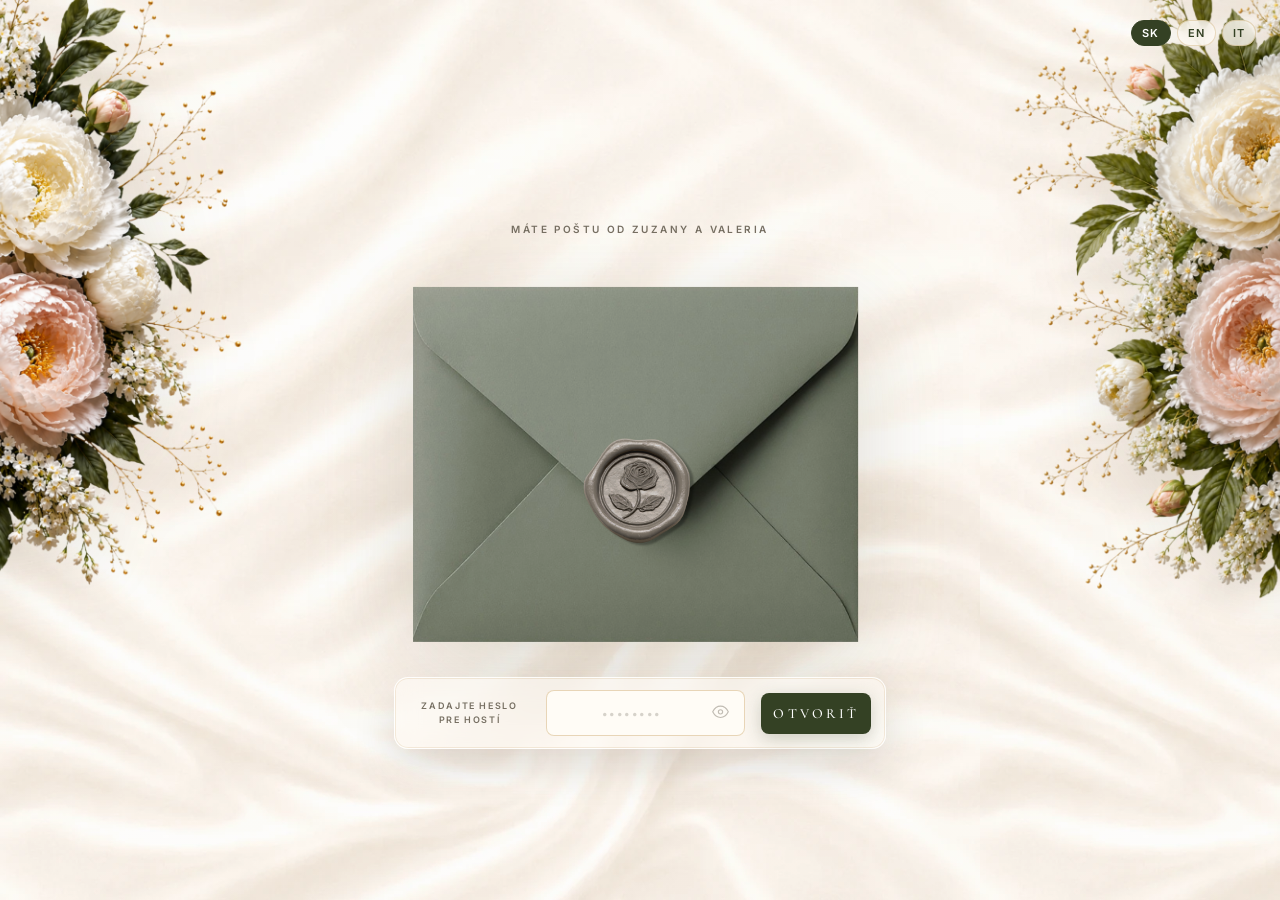
==== commit efe2711c: "new" ====
--- a/index.html
+++ b/index.html
@@ -3,527 +3,470 @@
 <head>
   <meta charset="UTF-8" />
   <meta name="viewport" content="width=device-width, initial-scale=1.0" />
-  <title>Zuzka & Valerio | Wedding</title>
-
+  <title>Z &amp; V · Wedding</title>
   <link rel="preconnect" href="https://fonts.googleapis.com">
   <link rel="preconnect" href="https://fonts.gstatic.com" crossorigin>
-  <link href="https://fonts.googleapis.com/css2?family=Cormorant+Garamond:ital,wght@0,300;0,400;0,500;0,600;0,700;1,300;1,400&family=Great+Vibes&family=Inter:wght@400;500;600&display=swap" rel="stylesheet">
-
-  <link rel="stylesheet" href="style.css" />
+  <link href="https://fonts.googleapis.com/css2?family=Cormorant+Garamond:ital,wght@0,300;0,400;0,500;0,600;1,300;1,400&family=Great+Vibes&family=Inter:wght@300;400;500;600&display=swap" rel="stylesheet">
+  <style>
+    :root {
+      --olive-dark: #344124;
+      --olive:      #4d5f35;
+      --gold:       #b88a38;
+      --gold-light: #d4a84b;
+      --muted:      #766f62;
+      --ink:        #202018;
+      --bg:         #fbf6ed;
+      --cream:      rgba(255,252,246,0.92);
+    }
+    *, *::before, *::after { box-sizing: border-box; margin: 0; padding: 0; }
+    html, body {
+      height: 100%;
+      font-family: "Cormorant Garamond", serif;
+      background: var(--bg);
+      color: var(--ink);
+      overflow: hidden;
+    }
+
+    .gate-bg {
+      position: fixed; inset: 0; z-index: 0;
+      background-image:
+        linear-gradient(180deg, rgba(255,252,246,.20), rgba(251,246,237,.16)),
+        url("assets/silk-bg.webp");
+      background-repeat: repeat;
+      background-size: auto, 980px 980px;
+    }
+
+    .flower {
+      position: fixed; top: -70px; width: min(42vw, 620px);
+      height: auto; pointer-events: none; z-index: 1;
+      filter: drop-shadow(0 18px 26px rgba(72,55,34,.10));
+    }
+    .flower-left  { left: max(-130px, -6vw); }
+    .flower-right { right: max(-130px, -6vw); }
+
+    .flower-mobile {
+      display: none;
+      position: fixed;
+      inset: 0;
+      width: 100%;
+      height: 100%;
+      object-fit: cover;
+      object-position: center top;
+      pointer-events: none;
+      z-index: 1;
+      filter: drop-shadow(0 14px 24px rgba(72,55,34,.10));
+    }
+
+    /* ── LANG ── */
+    .lang-switch {
+      position: fixed; top: 20px; right: 24px; z-index: 20;
+      display: flex; gap: 6px;
+    }
+    .lang-switch button {
+      border: 1px solid rgba(184,138,56,.28);
+      background: rgba(255,252,246,.78); backdrop-filter: blur(6px);
+      padding: 5px 10px; font-family: "Inter", sans-serif;
+      font-size: 11px; font-weight: 600; letter-spacing: .10em;
+      color: var(--olive-dark); cursor: pointer; border-radius: 999px;
+      transition: background .2s, color .2s;
+    }
+    .lang-switch button.active { background: var(--olive-dark); color: #fff; border-color: var(--olive-dark); }
+
+    /* ── MAIN WRAP ── */
+    .gate-wrap {
+      position: relative; z-index: 2;
+      min-height: 100vh;
+      display: flex;
+      flex-direction: column;
+      align-items: center;
+      justify-content: center;
+      padding: 20px;
+    }
+
+    /* ── KICKER ── */
+    .gate-kicker {
+      font-family: "Inter", sans-serif; font-size: 10px; font-weight: 600;
+      letter-spacing: .24em; text-transform: uppercase; color: var(--muted);
+      margin-bottom: 10px;
+      transition: opacity .6s, transform .6s;
+    }
+
+    /* ── ENVELOPE SCENE ── */
+    .env-scene {
+      position: relative;
+      width: min(86vw, 600px);
+      /* natural height from envelope aspect ratio ~0.72 */
+      animation: floatEnvelope 5s ease-in-out infinite;
+      transition: transform .6s ease;
+    }
+    @keyframes floatEnvelope {
+      0%, 100% { transform: translateY(0px); }
+      50%       { transform: translateY(-10px); }
+    }
+
+    .env-imgs {
+      position: relative;
+      width: 100%;
+      padding-bottom: 72%; /* aspect ratio */
+    }
+    .env-img {
+      position: absolute; inset: 0;
+      width: 100%; height: 100%;
+      object-fit: contain;
+      filter: drop-shadow(0 28px 50px rgba(80,60,30,.18));
+      transition: opacity 1s ease, transform 1.2s cubic-bezier(.2,.72,.2,1);
+      pointer-events: none;
+      user-select: none;
+    }
+    .env-closed { opacity: 1; z-index: 3; }
+    .env-open   { opacity: 0; z-index: 2; }
+    .env-open {
+      transform: scale(1.35);
+    }
+
+    /* ── PASSWORD PANEL ── */
+    /* Variant 3: transparent card placed under the envelope */
+    .env-password {
+      position: absolute;
+      top: 100%;
+      left: 50%;
+      transform: translateX(-50%);
+      width: min(82%, 520px);
+      z-index: 10;
+
+      display: grid;
+      grid-template-columns: 1fr 1.65fr .82fr;
+      align-items: center;
+      gap: 16px;
+
+      background: rgba(255,252,246,0.58);
+      border: 1px solid rgba(255,255,255,.76);
+      border-radius: 14px;
+      box-shadow:
+        0 18px 42px rgba(55,44,27,.14),
+        0 0 0 1px rgba(184,138,56,.14) inset;
+      backdrop-filter: blur(12px);
+      -webkit-backdrop-filter: blur(12px);
+      padding: 12px 14px;
+      text-align: center;
+
+      transition: opacity .5s ease, transform .5s ease;
+    }
+
+    .env-password-label {
+      font-family: "Inter", sans-serif;
+      font-size: 9px; font-weight: 600;
+      letter-spacing: .18em; text-transform: uppercase;
+      color: var(--muted); display: block;
+      line-height: 1.55;
+      margin: 0;
+    }
+
+    .input-row {
+      position: relative;
+      display: flex;
+      align-items: center;
+      min-width: 0;
+    }
+
+    .gate-input {
+      width: 100%;
+      flex: 1;
+      padding: 11px 42px 11px 14px;
+      font-family: "Cormorant Garamond", serif;
+      font-size: 18px; font-weight: 400;
+      letter-spacing: .18em; color: var(--olive-dark);
+      background: rgba(255,252,246,.96);
+      border: 1px solid rgba(184,138,56,.32);
+      border-radius: 8px; outline: none; text-align: center;
+      transition: border-color .2s, box-shadow .2s;
+    }
+    .gate-input:focus {
+      border-color: rgba(184,138,56,.65);
+      box-shadow: 0 0 0 3px rgba(184,138,56,.09);
+    }
+    .gate-input::placeholder { color: rgba(118,111,98,.30); letter-spacing: .08em; }
+
+    .eye-btn {
+      position: absolute;
+      right: 10px;
+      top: 50%;
+      transform: translateY(-50%);
+      background: transparent;
+      border: none;
+      cursor: pointer;
+      color: var(--muted);
+      opacity: .45;
+      padding: 6px;
+      flex-shrink: 0;
+      transition: opacity .2s;
+      line-height: 1;
+      z-index: 2;
+    }
+    .eye-btn:hover { opacity: .85; }
+
+    .gate-submit {
+      width: 100%; margin-top: 0;
+      padding: 12px;
+      font-family: "Cormorant Garamond", serif;
+      font-size: 14px; font-weight: 500; letter-spacing: .22em;
+      text-transform: uppercase; color: #fff;
+      background: var(--olive-dark); border: none; border-radius: 8px;
+      cursor: pointer;
+      box-shadow: 0 5px 18px rgba(52,65,36,.24);
+      transition: background .2s, transform .15s;
+    }
+    .gate-submit:hover { background: var(--olive); transform: translateY(-1px); }
+    .gate-submit:active { transform: translateY(0); }
+
+    .gate-error {
+      position: absolute;
+      left: 50%;
+      top: calc(100% + 8px);
+      transform: translateX(-50%);
+      width: 100%;
+      font-family: "Inter", sans-serif; font-size: 10px;
+      letter-spacing: .06em; color: #a8473a;
+      min-height: 14px; margin-top: 0;
+      opacity: 0; transition: opacity .25s;
+    }
+    .gate-error.visible { opacity: 1; }
+
+    /* ── TITLE below envelope (Great Vibes) ── */
+    .gate-title {
+      font-family: "Great Vibes", cursive;
+      font-size: clamp(2.6rem, 5.5vw, 4.2rem);
+      font-weight: 400; color: var(--ink);
+      line-height: .9;
+      text-shadow: 0 2px 14px rgba(255,255,255,.30);
+      margin-top: 22px;
+      transition: opacity .6s, transform .6s;
+    }
+
+    /* ── OPENING STATES ── */
+    body.opening .env-scene   { animation: none; }
+    body.opening .env-closed  { opacity: 0; transform: scale(1.03); }
+    body.opening .env-open    { opacity: 1; transform: scale(1.03); }
+    body.opening .env-password { opacity: 0; transform: translateX(-50%) translateY(10px); }
+    body.opening .gate-kicker,
+    body.opening .gate-title  { opacity: 0; transform: translateY(-10px); }
+
+    /* Soft glow */
+    .soft-glow {
+      position: fixed; inset: 0; z-index: 10; pointer-events: none; opacity: 0;
+      background: radial-gradient(circle at 50% 46%,
+        rgba(255,244,232,.72) 0%, rgba(255,244,232,.38) 30%,
+        rgba(255,244,232,.08) 55%, rgba(255,244,232,0) 72%);
+      filter: blur(22px); transition: opacity 1.2s ease;
+    }
+    body.opening .soft-glow { opacity: 1; }
+    body.opened  .soft-glow { opacity: 0; }
+
+    /* Sparkles */
+    .sparkles { position: fixed; inset: 0; z-index: 11; pointer-events: none; }
+    .spark {
+      position: absolute; width: 6px; height: 6px; border-radius: 50%;
+      background: rgba(255,248,240,.95);
+      box-shadow: 0 0 10px rgba(255,255,255,.9), 0 0 18px rgba(255,244,232,.7);
+      opacity: 0; transform: scale(.6);
+    }
+    body.opening .spark { animation: sparkleFloat 1.8s ease forwards; }
+    .s1{top:22%;left:32%;animation-delay:.05s} .s2{top:28%;left:64%;animation-delay:.18s}
+    .s3{top:40%;left:24%;animation-delay:.30s} .s4{top:44%;left:74%;animation-delay:.42s}
+    .s5{top:56%;left:42%;animation-delay:.56s} .s6{top:62%;left:60%;animation-delay:.70s}
+    @keyframes sparkleFloat {
+      0%   { opacity:0;   transform:translateY(10px) scale(.4); }
+      20%  { opacity:.95; transform:translateY(0) scale(1); }
+      60%  { opacity:.75; transform:translateY(-14px) scale(.9); }
+      100% { opacity:0;   transform:translateY(-28px) scale(.4); }
+    }
+
+    @keyframes shake {
+      0%,100% { transform:translateX(0); }
+      20%     { transform:translateX(-7px); }
+      40%     { transform:translateX(7px); }
+      60%     { transform:translateX(-5px); }
+      80%     { transform:translateX(5px); }
+    }
+    .gate-input.shake { animation:shake .38s ease; border-color:rgba(168,71,58,.55)!important; }
+
+    /* ── MOBILE ── */
+    @media (max-width: 600px) {
+      html, body { overflow: hidden; }
+
+      .gate-bg {
+        background-image:
+          linear-gradient(180deg, rgba(255,252,246,.22), rgba(251,246,237,.18)),
+          url("assets/silk-bg-mobile.webp"),
+          url("assets/silk-bg.webp");
+        background-repeat: no-repeat, no-repeat, repeat;
+        background-size: cover, cover, 720px 720px;
+        background-position: center top, center top, center;
+      }
+
+      .flower { display: none; }
+      .flower-mobile {
+        display: block;
+        object-fit: cover;
+        object-position: center top;
+      }
+
+      .lang-switch { top: 14px; right: 14px; }
+      .gate-wrap { justify-content: center; padding: 18px 14px 64px; }
+      .env-scene { width: min(94vw, 400px); }
+
+      .env-password {
+        top: 132%;
+        width: min(92vw, 340px);
+        grid-template-columns: 1fr;
+        gap: 8px;
+        padding: 14px 14px 13px;
+        background: rgba(255,252,246,0.70);
+        border-radius: 14px;
+      }
+      .env-password-label { font-size: 8px; letter-spacing: .20em; }
+      .gate-input { font-size: 16px; padding: 10px 10px; letter-spacing: .12em; }
+      .gate-submit { padding: 11px; font-size: 13px; }
+      .gate-title { font-size: 2.4rem; margin-top: 16px; }
+      .gate-kicker { font-size: 9px; margin-bottom: 8px; }
+    }
+
+    @media (max-width: 380px) {
+      .env-scene { width: 96vw; }
+      .env-password { width: 90vw; padding: 12px 12px 11px; }
+      .flower-mobile { object-position: center top; }
+    }
+  </style>
 </head>
-
 <body>
-  <div class="page-background">
-    <div class="background-art" aria-hidden="true"></div>
-    <img class="top-flower top-flower-left" src="floral-top-left.png" alt="" aria-hidden="true">
-    <img class="top-flower top-flower-right" src="floral-top-right.png" alt="" aria-hidden="true">
-    <div class="side-floral-layer" aria-hidden="true"></div>
-    <div class="bottom-landscape" aria-hidden="true"></div>
-
-  <!-- SVG piktogramy -->
-  <svg class="svg-sprite" aria-hidden="true">
-    <symbol id="icon-calendar" viewBox="0 0 24 24">
-      <path d="M7 3v3M17 3v3M4.5 9h15M6 5h12a2 2 0 0 1 2 2v12a2 2 0 0 1-2 2H6a2 2 0 0 1-2-2V7a2 2 0 0 1 2-2Z"/>
-      <path d="M8 13h.01M12 13h.01M16 13h.01M8 17h.01M12 17h.01M16 17h.01"/>
-    </symbol>
-    <symbol id="icon-pin" viewBox="0 0 24 24">
-      <path d="M12 21s7-5.2 7-12a7 7 0 1 0-14 0c0 6.8 7 12 7 12Z"/>
-      <circle cx="12" cy="9" r="2.4"/>
-    </symbol>
-    <symbol id="icon-dress" viewBox="0 0 24 24">
-      <path d="M9 3h6l-1.2 5L18 21H6l4.2-13L9 3Z"/>
-      <path d="M9 3c.7 2 1.7 3 3 3s2.3-1 3-3"/>
-    </symbol>
-    <symbol id="icon-envelope" viewBox="0 0 24 24">
-      <path d="M4 6h16v12H4z"/>
-      <path d="m4 7 8 6 8-6"/>
-    </symbol>
-    <symbol id="icon-rings" viewBox="0 0 24 24">
-      <circle cx="9" cy="13" r="5"/>
-      <circle cx="15" cy="13" r="5"/>
-      <path d="M10 6h4l-2-3-2 3Z"/>
-    </symbol>
-    <symbol id="icon-camera" viewBox="0 0 24 24">
-      <path d="M4 8h4l1.5-2h5L16 8h4v11H4z"/>
-      <circle cx="12" cy="13.5" r="3.2"/>
-    </symbol>
-    <symbol id="icon-dinner" viewBox="0 0 24 24">
-      <path d="M6 3v18M4 3v6c0 1.4 1 2.4 2 2.4S8 10.4 8 9V3M16 3v18M16 3c2 1.5 3 3.3 3 5.2 0 2.3-1.3 4-3 4"/>
-    </symbol>
-    <symbol id="icon-music" viewBox="0 0 24 24">
-      <path d="M9 18V5l10-2v13"/>
-      <circle cx="6" cy="18" r="3"/>
-      <circle cx="16" cy="16" r="3"/>
-    </symbol>
-    <symbol id="icon-cake" viewBox="0 0 24 24">
-      <path d="M8 8h8v4H8zM6 12h12v4H6zM4 16h16v5H4z"/>
-      <path d="M12 5v3M12 3c1 1 1 1.7 0 2.5-1-.8-1-1.5 0-2.5Z"/>
-    </symbol>
-    <symbol id="icon-party" viewBox="0 0 24 24">
-      <circle cx="12" cy="12" r="9"/>
-      <path d="M3 12h18M12 3c2.5 2.8 3.7 5.8 3.7 9S14.5 18.2 12 21M12 3c-2.5 2.8-3.7 5.8-3.7 9s1.2 6.2 3.7 9"/>
-    </symbol>
-    <symbol id="icon-plane" viewBox="0 0 24 24">
-      <path d="M21 4 3 11l7 2 2 7 9-16Z"/>
-      <path d="m10 13 4-4"/>
-    </symbol>
-    <symbol id="icon-hotel" viewBox="0 0 24 24">
-      <path d="M5 21V4h14v17M8 8h2M14 8h2M8 12h2M14 12h2M9 21v-5h6v5"/>
-    </symbol>
-    <symbol id="icon-bus" viewBox="0 0 24 24">
-      <path d="M6 4h12a2 2 0 0 1 2 2v10H4V6a2 2 0 0 1 2-2Z"/>
-      <path d="M4 10h16M7 19h.01M17 19h.01M7 16v3M17 16v3"/>
-    </symbol>
-    <symbol id="icon-car" viewBox="0 0 24 24">
-      <path d="M5 15h14l-1.5-5h-11L5 15Z"/>
-      <path d="M3 15h18v4H3z"/>
-      <circle cx="7" cy="19" r="1.5"/>
-      <circle cx="17" cy="19" r="1.5"/>
-    </symbol>
-    <symbol id="icon-coffee" viewBox="0 0 24 24">
-      <path d="M5 8h11v5a5 5 0 0 1-5 5H10a5 5 0 0 1-5-5V8Z"/>
-      <path d="M16 10h2.2a2.2 2.2 0 1 1 0 4.4H16M5 20h13M8 5c0-1 1-1.2 1-2M12 5c0-1 1-1.2 1-2"/>
-    </symbol>
-    <symbol id="icon-beach" viewBox="0 0 24 24">
-      <path d="M3 17c2-1.3 4-1.3 6 0s4 1.3 6 0 4-1.3 6 0"/>
-      <path d="M5 13c2.5-4 7-5.5 12-3"/>
-      <path d="M11 10 9 21M11 10c1.5 1.2 2.5 2.7 3 4"/>
-    </symbol>
-    <symbol id="icon-bag" viewBox="0 0 24 24">
-      <path d="M6 8h12l1 13H5L6 8Z"/>
-      <path d="M9 8a3 3 0 0 1 6 0"/>
-      <path d="M12 13c1.5-2 4-.5 2.2 1.5L12 17l-2.2-2.5C8 12.5 10.5 11 12 13Z"/>
-    </symbol>
-    <symbol id="icon-gift" viewBox="0 0 24 24">
-      <path d="M4 9h16v12H4zM3 6h18v3H3zM12 6v15"/>
-      <path d="M12 6c-2-4-6-2-4 0 1 1 3 0 4 0Zm0 0c2-4 6-2 4 0-1 1-3 0-4 0Z"/>
-    </symbol>
-    <symbol id="icon-phone" viewBox="0 0 24 24">
-      <path d="M7 4 5 6c-.7.7-.8 1.7-.4 2.6 2 4.8 6 8.8 10.8 10.8.9.4 1.9.3 2.6-.4l2-2-4-4-2 2c-2.6-1.2-4.8-3.4-6-6l2-2-4-4Z"/>
-    </symbol>
-  </svg>
-
-  <!-- ============ HEADER ============ -->
-  <header class="site-header">
-    <a href="#home" class="logo">Z<span>&</span>V</a>
-
-    <nav class="nav" id="nav">
-      <div class="mobile-menu-logo" aria-hidden="true">Z <span>&amp;</span> V</div>
-      <a href="#home" data-i18n="nav_home">Home</a>
-      <a href="#program" data-i18n="nav_program">Program</a>
-      <a href="#miesta" data-i18n="nav_places">Miesta</a>
-      <a href="#travel" data-i18n="nav_travel">Travel</a>
-      <a href="#tipy" data-i18n="nav_tips">Tipy</a>
-      <a href="#info" data-i18n="nav_info">Info</a>
-      <a href="#faq">FAQ</a>
-      <a href="#rsvp">RSVP</a>
-      <a href="#hra" data-i18n="nav_game">Hra</a>
-      <div class="langs langs-mobile">
-        <button data-lang="sk">SK</button><span>|</span>
-        <button data-lang="en">EN</button><span>|</span>
-        <button data-lang="it">IT</button>
+  <div class="gate-bg"></div>
+  <img class="flower-mobile" src="assets/mobile-hero-flowers.png" alt="" aria-hidden="true">
+  <img class="flower flower-left"  src="assets/floral-top-left.png"  alt="" aria-hidden="true">
+  <img class="flower flower-right" src="assets/floral-top-right.png" alt="" aria-hidden="true">
+
+  <div class="soft-glow"></div>
+  <div class="sparkles" aria-hidden="true">
+    <div class="spark s1"></div><div class="spark s2"></div>
+    <div class="spark s3"></div><div class="spark s4"></div>
+    <div class="spark s5"></div><div class="spark s6"></div>
+  </div>
+
+  <div class="lang-switch">
+    <button type="button" data-lang="sk" class="active">SK</button>
+    <button type="button" data-lang="en">EN</button>
+    <button type="button" data-lang="it">IT</button>
+  </div>
+
+  <div class="gate-wrap">
+
+    <p class="gate-kicker" id="gateKicker">Máte poštu od Zuzany a Valeria</p>
+
+    <!-- Envelope with password card overlaid at bottom -->
+    <div class="env-scene" id="envScene">
+
+      <div class="env-imgs">
+        <img class="env-img env-closed" id="envClosed" src="assets/envelope-close.png" alt="">
+        <img class="env-img env-open"   id="envOpen"   src="assets/envelope-open.png"  alt="">
       </div>
-    </nav>
-
-    <div class="langs langs-desktop">
-      <button data-lang="sk">SK</button><span>|</span>
-      <button data-lang="en">EN</button><span>|</span>
-      <button data-lang="it">IT</button>
+
+      <!-- Password floats over the envelope bottom half -->
+      <div class="env-password" id="envPassword">
+        <span class="env-password-label" id="passLabel">Zadajte heslo pre hostí</span>
+
+        <div class="input-row">
+          <input class="gate-input" id="gateInput" type="password"
+                 placeholder="••••••••" autocomplete="off" spellcheck="false">
+          <button class="eye-btn" id="eyeBtn" type="button" aria-label="Zobraziť heslo">
+            <svg width="17" height="17" viewBox="0 0 24 24" fill="none"
+                 stroke="currentColor" stroke-width="1.6" stroke-linecap="round" stroke-linejoin="round">
+              <path d="M1 12s4-8 11-8 11 8 11 8-4 8-11 8-11-8-11-8Z"/>
+              <circle cx="12" cy="12" r="3"/>
+              <line id="eyeSlash" x1="3" y1="3" x2="21" y2="21"
+                    stroke-dasharray="26" stroke-dashoffset="26"
+                    style="transition:stroke-dashoffset .25s"/>
+            </svg>
+          </button>
+        </div>
+
+        <button class="gate-submit" id="gateSubmit" type="button">Otvoriť</button>
+        <p class="gate-error" id="gateError">Nesprávne heslo. Skúste znova.</p>
+      </div>
+
     </div>
 
-    <button class="menu-btn" id="menuBtn" aria-label="Otvoriť menu">
-      <span></span><span></span><span></span>
-    </button>
-  </header>
-
-  <main>
-    <!-- ============ 1. HERO ============ -->
-    <section class="section hero" id="home">
-
-      <!-- Veľké iniciály -->
-      <div class="hero-initials" aria-hidden="true">
-        <span class="hi-z">Z</span>
-        <span class="hi-amp">&amp;</span>
-        <span class="hi-v">V</span>
-      </div>
-
-      <!-- Zlatý deliaci prvok -->
-      <div class="hero-divider">
-        <span class="hd-line"></span>
-        <span class="hd-heart">&#9829;</span>
-        <span class="hd-line"></span>
-      </div>
-
-      <p class="hero-date" data-i18n="hero_date">19. SEPTEMBER 2026</p>
-      <p class="hero-place">Rimini, Italy</p>
-
-      <p class="hero-note" data-i18n="hero_note">
-        Pripravte sa na víkend plný mora, talianskej atmosféry a spoločných chvíľ, na ktoré budeme dlho spomínať.
-      </p>
-
-    </section>
-
-    <!-- ============ 2. MIESTA SVADBY ============ -->
-    <section class="section places-section" id="miesta">
-      <div class="section-head places-head">
-        <h2 data-i18n="sec_places">Miesta svadby</h2>
-        <div class="divider"></div>
-      </div>
-
-      <div class="places-row">
-        <article class="place-card">
-          <img class="church-img" src="assets/chiesa-san-fortunato.png" alt="Ilustrácia kostola Chiesa di San Fortunato">
-          <div class="place-info">
-            <h3 data-i18n="place_ceremony">Obrad</h3>
-            <strong>Chiesa di San Fortunato</strong>
-            <p>Via Covignano 257, Rimini</p>
-            <a class="btn" href="https://www.google.com/maps/search/?api=1&query=Chiesa%20di%20San%20Fortunato%20Via%20Covignano%20257%20Rimini" target="_blank" rel="noopener" data-i18n="btn_maps">Otvoriť v Google Maps</a>
-          </div>
-        </article>
-
-        <div class="places-divider"></div>
-
-        <article class="place-card">
-          <img class="venue-img" src="assets/tenuta-mara-oslava.png" alt="Ilustrácia miesta oslavy Tenuta Mara">
-          <div class="place-info">
-            <h3 data-i18n="place_party">Oslava</h3>
-            <strong>Tenuta Mara</strong>
-            <p>Via Cà Bacchino 1665, San Clemente (RN)</p>
-            <a class="btn" href="https://www.google.com/maps/search/?api=1&query=Tenuta%20Mara%20Via%20Ca%20Bacchino%201665%20San%20Clemente%20RN" target="_blank" rel="noopener" data-i18n="btn_maps">Otvoriť v Google Maps</a>
-          </div>
-        </article>
-      </div>
-    </section>
-
-    <!-- ============ 3. PROGRAM + CESTOVANIE ============ -->
-    <section class="section split" id="program">
-      <img class="edge-flower edge-flower-program-left" src="assets/side-flower-left-slim.png" alt="" aria-hidden="true">
-      <img class="edge-flower edge-flower-program-right" src="assets/side-flower-right.png" alt="" aria-hidden="true">
-
-      <div class="panel timeline-panel">
-        <h2 data-i18n="sec_program">Program</h2>
-        <div class="divider"></div>
-
-        <div class="timeline">
-          <div class="time">15:00</div><div class="line-dot"></div><svg><use href="#icon-rings"></use></svg><p data-i18n="prog_arrival">Príchod hostí do kostola</p>
-          <div class="time">16:00</div><div class="line-dot"></div><span class="church-mini">✦</span><p data-i18n="prog_ceremony">Svadobný obrad</p>
-          <div class="time">18:30</div><div class="line-dot"></div><svg><use href="#icon-dinner"></use></svg><p data-i18n="prog_dinner">Večera</p>
-          <div class="time">21:00</div><div class="line-dot"></div><svg><use href="#icon-music"></use></svg><p data-i18n="prog_dance">Prvý tanec</p>
-          <div class="time">22:00</div><div class="line-dot"></div><svg><use href="#icon-party"></use></svg><p data-i18n="prog_party">Party</p>
-        </div>
-      </div>
-
-      <div class="panel travel-panel" id="travel">
-        <h2 data-i18n="sec_travel">Cestovanie a ubytovanie</h2>
-        <div class="divider"></div>
-        <p class="travel-intro" data-i18n="travel_desc">Tu nájdete všetky praktické informácie o ceste do Rimini a ubytovaní počas svadobného víkendu.</p>
-
-        <div class="accordion travel-vertical">
-          <details>
-            <summary><svg><use href="#icon-pin"></use></svg> <span data-i18n="travel_how">Ako sa dostať do Rimini</span></summary>
-            <p data-i18n="travel_how_desc">Sem doplníme odporúčané trasy autom, vlakom alebo autobusom.</p>
-          </details>
-          <details>
-            <summary><svg><use href="#icon-plane"></use></svg> <span data-i18n="travel_airports">Letiská v okolí</span></summary>
-            <p data-i18n="travel_airports_desc">Najbližšie možnosti: Rimini, Bologna, Ancona alebo Benátky.</p>
-          </details>
-          <details>
-            <summary><svg><use href="#icon-hotel"></use></svg> <span data-i18n="travel_hotels">Odporúčané ubytovanie</span></summary>
-            <p data-i18n="travel_hotels_desc">Sem vložíme hotely alebo apartmány, ktoré sú blízko miesta oslavy.</p>
-          </details>
-          <details>
-            <summary><svg><use href="#icon-bus"></use></svg> <span data-i18n="travel_transport">Doprava po meste</span></summary>
-            <p data-i18n="travel_transport_desc">Informácie o MHD, taxíkoch a presunoch medzi obradom a hostinou.</p>
-          </details>
-          <details>
-            <summary><svg><use href="#icon-car"></use></svg> <span data-i18n="travel_parking">Parkovanie</span></summary>
-            <p data-i18n="travel_parking_desc">Sem doplníme, kde môžu hostia zaparkovať.</p>
-          </details>
-        </div>
-      </div>
-    </section>
-
-
-    <!-- ============ 4. TIPY ============ -->
-    <section class="section tips" id="tipy">
-      <img class="edge-flower edge-flower-tips-left" src="assets/side-flower-left-full.png" alt="" aria-hidden="true">
-      <img class="tips-mobile-garland" src="assets/tips-mobile-garland.png" alt="" aria-hidden="true">
-
-      <div class="section-head">
-        <h2 data-i18n="sec_tips">Tipy od nás</h2>
-      </div>
-
-      <div class="tips-grid">
-        <article class="tip-card">
-          <img class="tip-icon" src="assets/coffe.png" alt="Kaviareň">
-          <span data-i18n="tip_cafe">Kaviareň</span>
-          <div class="tip-text">
-            <h3>La Marianna</h3>
-            <p>Via IV Novembre 35, Rimini RN</p>
-          </div>
-          <a class="tip-btn" href="https://www.google.com/maps/search/?api=1&query=La%20Marianna%20Rimini" target="_blank" rel="noopener">
-            <svg viewBox="0 0 24 24" fill="none" stroke="currentColor" stroke-width="1.8" stroke-linecap="round" stroke-linejoin="round"><path d="M12 21s-7-6.5-7-11a7 7 0 0 1 14 0c0 4.5-7 11-7 11z"/><circle cx="12" cy="10" r="2.5"/></svg>
-            <span data-i18n="btn_map">Otvoriť mapu</span>
-          </a>
-        </article>
-        <article class="tip-card">
-          <img class="tip-icon" src="assets/plate.png" alt="Reštaurácia">
-          <span data-i18n="tip_restaurant">Reštaurácia</span>
-          <div class="tip-text">
-            <h3>Osteria del Mare</h3>
-            <p>Via Destra del Porto 41, Rimini RN</p>
-          </div>
-          <a class="tip-btn" href="https://www.google.com/maps/search/?api=1&query=Osteria%20del%20Mare%20Rimini" target="_blank" rel="noopener">
-            <svg viewBox="0 0 24 24" fill="none" stroke="currentColor" stroke-width="1.8" stroke-linecap="round" stroke-linejoin="round"><path d="M12 21s-7-6.5-7-11a7 7 0 0 1 14 0c0 4.5-7 11-7 11z"/><circle cx="12" cy="10" r="2.5"/></svg>
-            <span data-i18n="btn_map">Otvoriť mapu</span>
-          </a>
-        </article>
-        <article class="tip-card">
-          <img class="tip-icon" src="assets/sun.png" alt="Pláž">
-          <span data-i18n="tip_beach">Pláž</span>
-          <div class="tip-text">
-            <h3>Bagno 26</h3>
-            <p>Lungomare Murri 26, Rimini RN</p>
-          </div>
-          <a class="tip-btn" href="https://www.google.com/maps/search/?api=1&query=Bagno%2026%20Rimini" target="_blank" rel="noopener">
-            <svg viewBox="0 0 24 24" fill="none" stroke="currentColor" stroke-width="1.8" stroke-linecap="round" stroke-linejoin="round"><path d="M12 21s-7-6.5-7-11a7 7 0 0 1 14 0c0 4.5-7 11-7 11z"/><circle cx="12" cy="10" r="2.5"/></svg>
-            <span data-i18n="btn_map">Otvoriť mapu</span>
-          </a>
-        </article>
-        <article class="tip-card">
-          <img class="tip-icon" src="assets/tree.png" alt="Výhľad">
-          <span data-i18n="tip_view">Výhľad</span>
-          <div class="tip-text">
-            <h3>Castel Sismondo</h3>
-            <p>Piazza Malatesta, Rimini RN</p>
-          </div>
-          <a class="tip-btn" href="https://www.google.com/maps/search/?api=1&query=Castel%20Sismondo%20Rimini" target="_blank" rel="noopener">
-            <svg viewBox="0 0 24 24" fill="none" stroke="currentColor" stroke-width="1.8" stroke-linecap="round" stroke-linejoin="round"><path d="M12 21s-7-6.5-7-11a7 7 0 0 1 14 0c0 4.5-7 11-7 11z"/><circle cx="12" cy="10" r="2.5"/></svg>
-            <span data-i18n="btn_map">Otvoriť mapu</span>
-          </a>
-        </article>
-        <article class="tip-card">
-          <img class="tip-icon" src="assets/shopping.png" alt="Nákupy">
-          <span data-i18n="tip_shopping">Nákupy</span>
-          <div class="tip-text">
-            <h3>Corso d'Augusto</h3>
-            <p>Corso d'Augusto, Rimini RN</p>
-          </div>
-          <a class="tip-btn" href="https://www.google.com/maps/search/?api=1&query=Corso%20d%27Augusto%20Rimini" target="_blank" rel="noopener">
-            <svg viewBox="0 0 24 24" fill="none" stroke="currentColor" stroke-width="1.8" stroke-linecap="round" stroke-linejoin="round"><path d="M12 21s-7-6.5-7-11a7 7 0 0 1 14 0c0 4.5-7 11-7 11z"/><circle cx="12" cy="10" r="2.5"/></svg>
-            <span data-i18n="btn_map">Otvoriť mapu</span>
-          </a>
-        </article>
-      </div>
-    </section>
-
-    <!-- ============ 5. INFO BLOKY ============ -->
-    <section class="section info-grid info-grid-refined" id="info">
-      <article class="panel mini-panel info-card dresscode-panel">
-        <h2>Dress Code</h2>
-        <div class="divider"></div>
-        <div class="info-card-body dresscode-content">
-          <svg class="big-icon"><use href="#icon-dress"></use></svg>
-          <p class="info-card-label dresscode-label">Elegant / Summer Wedding</p>
-          <p class="info-card-text dresscode-desc" lang="sk">Radi vás uvidíme v elegantnom letnom oblečení. Vhodné sú jemné, prírodné a zemité tóny.</p>
-          <p class="info-card-text dresscode-desc" lang="en" style="display:none">We would love to see you in elegant summer outfits. Soft, natural and earthy tones are welcome.</p>
-          <p class="info-card-text dresscode-desc" lang="it" style="display:none">Vi aspettiamo con abiti estivi eleganti. Sono benvenuti toni delicati, naturali e terrosi.</p>
-          <p class="info-card-note dresscode-note" lang="sk">Dámy, prosíme bez bielej. Tá patrí neveste.</p>
-          <p class="info-card-note dresscode-note" lang="en" style="display:none">Ladies, please avoid white. This colour belongs to the bride.</p>
-          <p class="info-card-note dresscode-note" lang="it" style="display:none">Signore, vi chiediamo di evitare il bianco. Questo colore appartiene alla sposa.</p>
-        </div>
-      </article>
-
-      <article class="panel mini-panel info-card gift-panel">
-        <h2 data-i18n="sec_gift">Svadobný dar</h2>
-        <div class="divider"></div>
-        <div class="info-card-body">
-          <svg class="big-icon"><use href="#icon-gift"></use></svg>
-          <p class="info-card-text" data-i18n="gift_text">Vaša prítomnosť je pre nás najväčším darom. Ak by ste nás však chceli potešiť svadobným príspevkom, budeme veľmi vďační.</p>
-          <p class="info-card-label iban-label">IBAN</p>
-          <div class="iban" id="iban">SK12 0000 0000 0000 0000 0000</div>
-          <button class="btn" id="copyIban" data-i18n="btn_copy_iban">Skopírovať IBAN</button>
-        </div>
-      </article>
-
-      <article class="panel mini-panel info-card contact-panel">
-        <h2 data-i18n="sec_contacts">Kontakty</h2>
-        <div class="divider"></div>
-        <div class="info-card-body contacts-list">
-          <svg class="big-icon"><use href="#icon-phone"></use></svg>
-          <div class="contact">
-            <h3>Zuzana</h3>
-            <p>+421 911 123 456</p>
-            <div class="contact-actions">
-              <a class="btn small-btn" href="tel:+421911123456" data-i18n="btn_call">Zavolať</a>
-              <a class="btn ghost small-btn" href="https://wa.me/421911123456" target="_blank" rel="noopener">WhatsApp</a>
-            </div>
-          </div>
-          <div class="contact">
-            <h3>Valerio</h3>
-            <p>+421 654 321 987</p>
-            <div class="contact-actions">
-              <a class="btn small-btn" href="tel:+421654321987" data-i18n="btn_call">Zavolať</a>
-              <a class="btn ghost small-btn" href="https://wa.me/421654321987" target="_blank" rel="noopener">WhatsApp</a>
-            </div>
-          </div>
-        </div>
-      </article>
-
-      <article class="panel mini-panel info-card rsvp-inline-panel" id="rsvp">
-        <h2 data-i18n="rsvp_inline_title">RSVP</h2>
-        <div class="divider"></div>
-        <div class="info-card-body">
-          <svg class="big-icon rsvp-inline-icon"><use href="#icon-envelope"></use></svg>
-          <p class="info-card-label rsvp-inline-lead" data-i18n="rsvp_inline_lead">Vyplňte nám, prosím, formulár.</p>
-          <p class="info-card-text rsvp-inline-desc" data-i18n="rsvp_inline_desc">Vo formulári nám potvrdíte účasť, prípadné alergie a ďalšie dôležité informácie.</p>
-          <div class="rsvp-inline-date">
-            <span data-i18n="rsvp_inline_until">Prosíme vyplniť do</span>
-            <strong>30. 6. 2026</strong>
-          </div>
-          <a class="rsvp-inline-btn" href="https://forms.gle/your-form-link" target="_blank" rel="noopener">
-            <span data-i18n="rsvp_inline_btn">Vyplniť RSVP</span>
-          </a>
-        </div>
-      </article>
-    </section>
-
-    <!-- ============ 6. FAQ ============ -->
-    <section class="section faq-section" id="faq">
-      <div class="faq-inner">
-        <div class="faq-header">
-          <span class="section-eyebrow">Máte otázky?</span>
-          <h2>Všetko, čo potrebujete vedieť</h2>
-          <div class="gold-rule"><span>✦</span></div>
-        </div>
-        <div class="faq-columns">
-          <div class="faq-col">
-            <details class="faq-item">
-              <summary><span class="faq-q">Bude zabezpečená doprava?</span><span class="faq-icon">+</span></summary>
-              <p>Informácie o doprave doplníme čoskoro.</p>
-            </details>
-            <details class="faq-item">
-              <summary><span class="faq-q">Bude obrad aj hostina na tom istom mieste?</span><span class="faq-icon">+</span></summary>
-              <p>Nie — obrad prebehne v kostole Chiesa di San Fortunato, oslava na Tenuta Mara.</p>
-            </details>
-            <details class="faq-item">
-              <summary><span class="faq-q">Bude svadba vnútri alebo vonku?</span><span class="faq-icon">+</span></summary>
-              <p>Obrad prebehne v kostole, oslava je plánovaná vonku v areáli Tenuta Mara.</p>
-            </details>
-            <details class="faq-item">
-              <summary><span class="faq-q">Môžeme prísť s deťmi?</span><span class="faq-icon">+</span></summary>
-              <p>Informáciu doplníme podľa finálneho plánu.</p>
-            </details>
-          </div>
-          <div class="faq-col">
-            <details class="faq-item">
-              <summary><span class="faq-q">Je dress code aj na welcome dinner?</span><span class="faq-icon">+</span></summary>
-              <p>Dress code bude upresnený pre každú udalosť zvlášť.</p>
-            </details>
-            <details class="faq-item">
-              <summary><span class="faq-q">Môžem počas obradu fotiť?</span><span class="faq-icon">+</span></summary>
-              <p>Prosíme, počas obradu nefotografujte a nechajte túto chvíľu na nášho fotografa.</p>
-            </details>
-            <details class="faq-item">
-              <summary><span class="faq-q">Máme si požičať auto?</span><span class="faq-icon">+</span></summary>
-              <p>Odporúčame mať vlastnú dopravu, no detaily doplníme neskôr.</p>
-            </details>
-            <details class="faq-item">
-              <summary><span class="faq-q">Bude po oslave zabezpečená doprava?</span><span class="faq-icon">+</span></summary>
-              <p>Informácie o doprave po oslave doplníme čoskoro.</p>
-            </details>
-          </div>
-        </div>
-      </div>
-    </section>
-
-
-    <!-- ============ 6b. POČASIE ============ -->
-    <section class="section weather-section" id="pocasie">
-      <img class="edge-flower edge-flower-weather-right-new" src="assets/weather-flower-right.png" alt="" aria-hidden="true">
-      <div class="weather-shell">
-        <div class="weather-header">
-          <span class="section-eyebrow" data-i18n="weather_eyebrow">Svadobný víkend</span>
-          <h2 data-i18n="weather_title">Počasie v Rimini</h2>
-          <div class="gold-rule"><span>☼</span></div>
-        </div>
-
-        <div class="weather-layout">
-          <article class="weather-main-card">
-            <div class="weather-main-top">
-              <div>
-                <span class="weather-small" data-i18n="weather_wedding_day">Svadobný deň</span>
-                <h3 data-i18n="weather_date_19_main">19. september</h3>
-              </div>
-              <div class="weather-sun" aria-hidden="true">☀</div>
-            </div>
-
-            <div class="weather-main-temp">26°</div>
-            <p class="weather-main-desc" data-i18n="weather_wedding_desc">Slnečno a príjemne teplo</p>
-
-            <div class="weather-details">
-              <div>
-                <span data-i18n="weather_daytime">Cez deň</span>
-                <strong>24–27°</strong>
-              </div>
-              <div>
-                <span data-i18n="weather_evening">Večer</span>
-                <strong>19–21°</strong>
-              </div>
-            </div>
-          </article>
-
-          <div class="weather-side-cards">
-            <article class="weather-mini-card">
-              <span class="weather-date" data-i18n="weather_date_17">17. 9. · štvrtok</span>
-              <span class="weather-mini-icon">⛅</span>
-              <strong>25°</strong>
-              <p data-i18n="weather_cloudy">Polojasno</p>
-            </article>
-
-            <article class="weather-mini-card">
-              <span class="weather-date" data-i18n="weather_date_18">18. 9. · piatok</span>
-              <span class="weather-mini-icon">☀</span>
-              <strong>26°</strong>
-              <p data-i18n="weather_sunny">Slnečno</p>
-            </article>
-
-            <article class="weather-mini-card">
-              <span class="weather-date" data-i18n="weather_date_20">20. 9. · nedeľa</span>
-              <span class="weather-mini-icon">☀</span>
-              <strong>25°</strong>
-              <p data-i18n="weather_warm">Teplý deň</p>
-            </article>
-          </div>
-        </div>
-
-        <p class="weather-note" data-i18n="weather_note">Presnú predpoveď doplníme bližšie k svadbe.</p>
-      </div>
-    </section>
-
-    <!-- ============ 8. HRA ============ -->
-    <section class="section game-section" id="hra">
-      <div class="game-inner">
-        <div class="game-badge">MINI HRA</div>
-        <h2 class="game-title">Chceš vyhrať cenu?</h2>
-        <p class="game-desc">Zbaľ kufor, preži cestu na letisko a doraz do Rimini.<br>Najlepší cestujúci vyhrajú tanec s novomanželmi.</p>
-        <div class="game-cards-row">
-          <div class="game-card">🧳<span>Zbaľ kufor</span></div>
-          <div class="game-arrow">→</div>
-          <div class="game-card">✈️<span>Leť do Rimini</span></div>
-          <div class="game-arrow">→</div>
-          <div class="game-card">💃<span>Vyhraj tanec</span></div>
-        </div>
-        <a class="btn game-btn" href="#" target="_blank" rel="noopener">Zahrať si hru</a>
-      </div>
-    </section>
-  </main>
-
-  <footer>
-    <span data-i18n="footer_text">Tešíme sa na krásne chvíle s vami v Taliansku!</span>
-  </footer>
-
-  <script src="script.js"></script>
+    
+
   </div>
+
+  <script>
+    const PASSWORD  = "rimini2026";
+    const MAIN_PAGE = "main.html";
+
+    const body       = document.body;
+    const gateInput  = document.getElementById("gateInput");
+    const gateSubmit = document.getElementById("gateSubmit");
+    const gateError  = document.getElementById("gateError");
+    const eyeBtn     = document.getElementById("eyeBtn");
+    const eyeSlash   = document.getElementById("eyeSlash");
+
+    let opening = false;
+
+    const tr = {
+      sk: { kicker:"Máte poštu od Zuzany a Valeria", label:"Zadajte heslo pre hostí", submit:"Otvoriť", error:"Nesprávne heslo. Skúste znova." },
+      en: { kicker:"You have mail from Zuzana and Valerio", label:"Enter guest password",  submit:"Open",  error:"Wrong password. Please try again." },
+      it: { kicker:"Hai posta da Zuzana e Valerio", label:"Inserisci la password",       submit:"Apri",  error:"Password errata. Riprova." },
+    };
+    let lang = "sk";
+
+    function setLang(l) {
+      lang = l;
+      document.getElementById("gateKicker").textContent = tr[l].kicker;
+      document.getElementById("passLabel").textContent  = tr[l].label;
+      gateSubmit.textContent = tr[l].submit;
+      document.querySelectorAll(".lang-switch button")
+        .forEach(b => b.classList.toggle("active", b.dataset.lang === l));
+    }
+    document.querySelectorAll(".lang-switch button")
+      .forEach(b => b.addEventListener("click", () => setLang(b.dataset.lang)));
+
+    let eyeVisible = false;
+    eyeBtn.addEventListener("click", () => {
+      eyeVisible = !eyeVisible;
+      gateInput.type = eyeVisible ? "text" : "password";
+      eyeSlash.style.strokeDashoffset = eyeVisible ? "0" : "26";
+    });
+
+    function attempt() {
+      if (opening) return;
+      const val = gateInput.value.trim();
+
+      if (val === PASSWORD) {
+        opening = true;
+        gateError.classList.remove("visible");
+        gateSubmit.textContent = "✓";
+        body.classList.add("opening");
+        setTimeout(() => {
+          body.classList.add("opened");
+          setTimeout(() => { window.location.href = MAIN_PAGE; }, 500);
+        }, 1900);
+      } else {
+        gateInput.classList.remove("shake");
+        void gateInput.offsetWidth;
+        gateInput.classList.add("shake");
+        gateError.textContent = tr[lang].error;
+        gateError.classList.add("visible");
+        gateInput.value = "";
+        gateInput.focus();
+        setTimeout(() => gateInput.classList.remove("shake"), 420);
+        setTimeout(() => gateError.classList.remove("visible"), 3200);
+      }
+    }
+
+    gateSubmit.addEventListener("click", attempt);
+    gateInput.addEventListener("keydown", e => {
+      if (e.key === "Enter") attempt();
+      if (e.key !== "Enter") gateError.classList.remove("visible");
+    });
+  </script>
 </body>
 </html>
